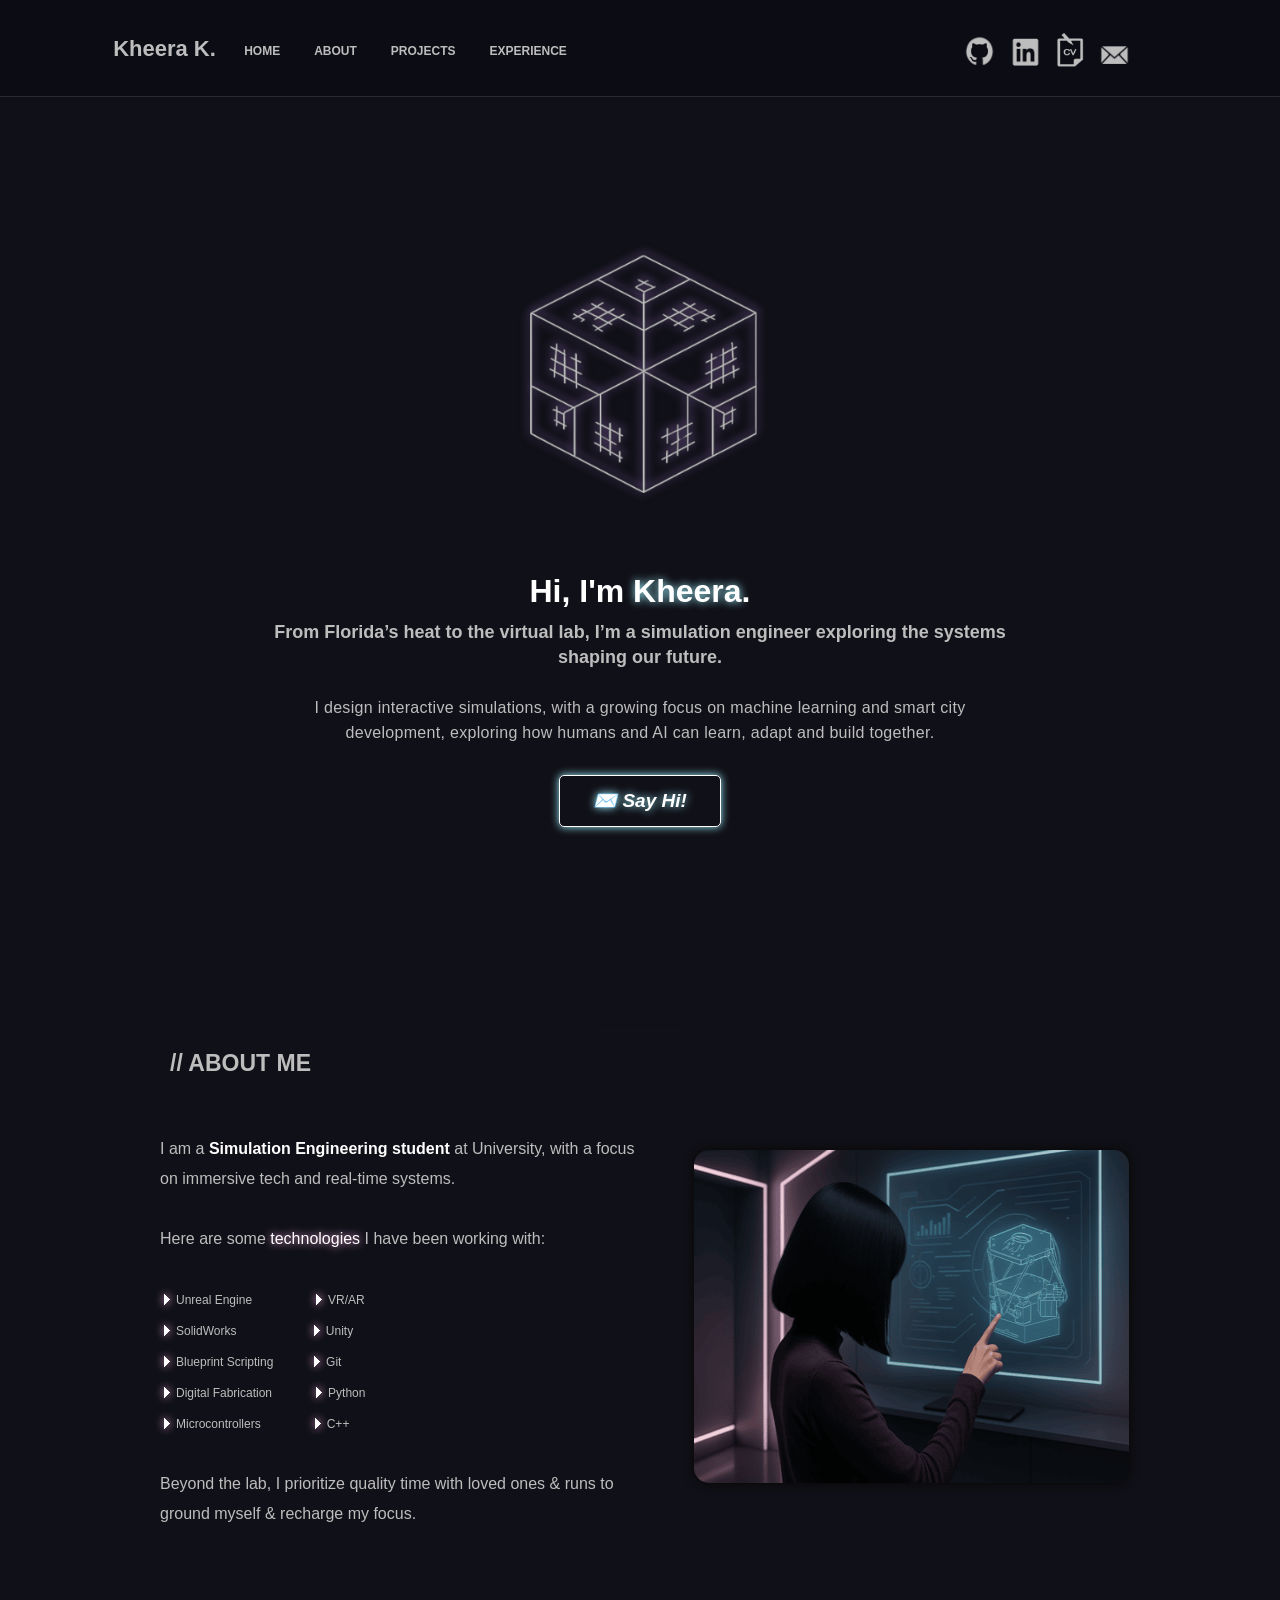
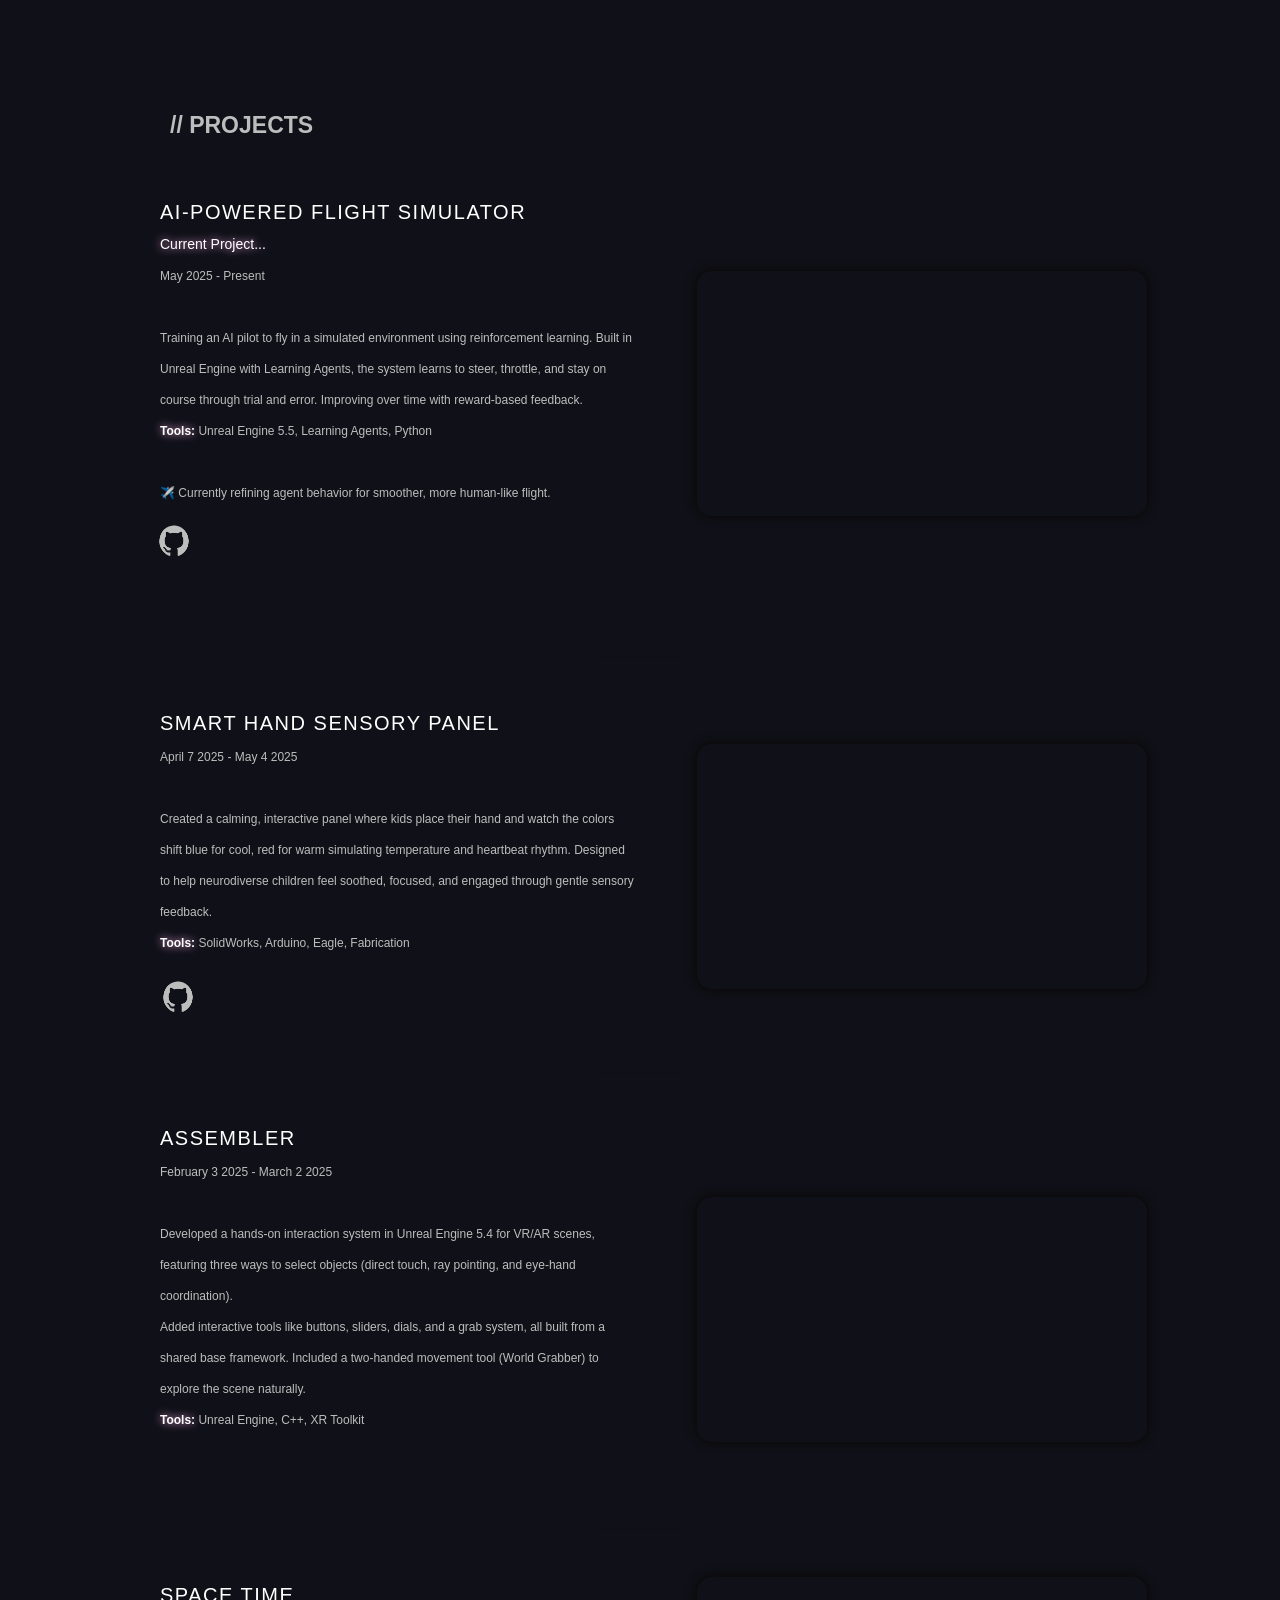
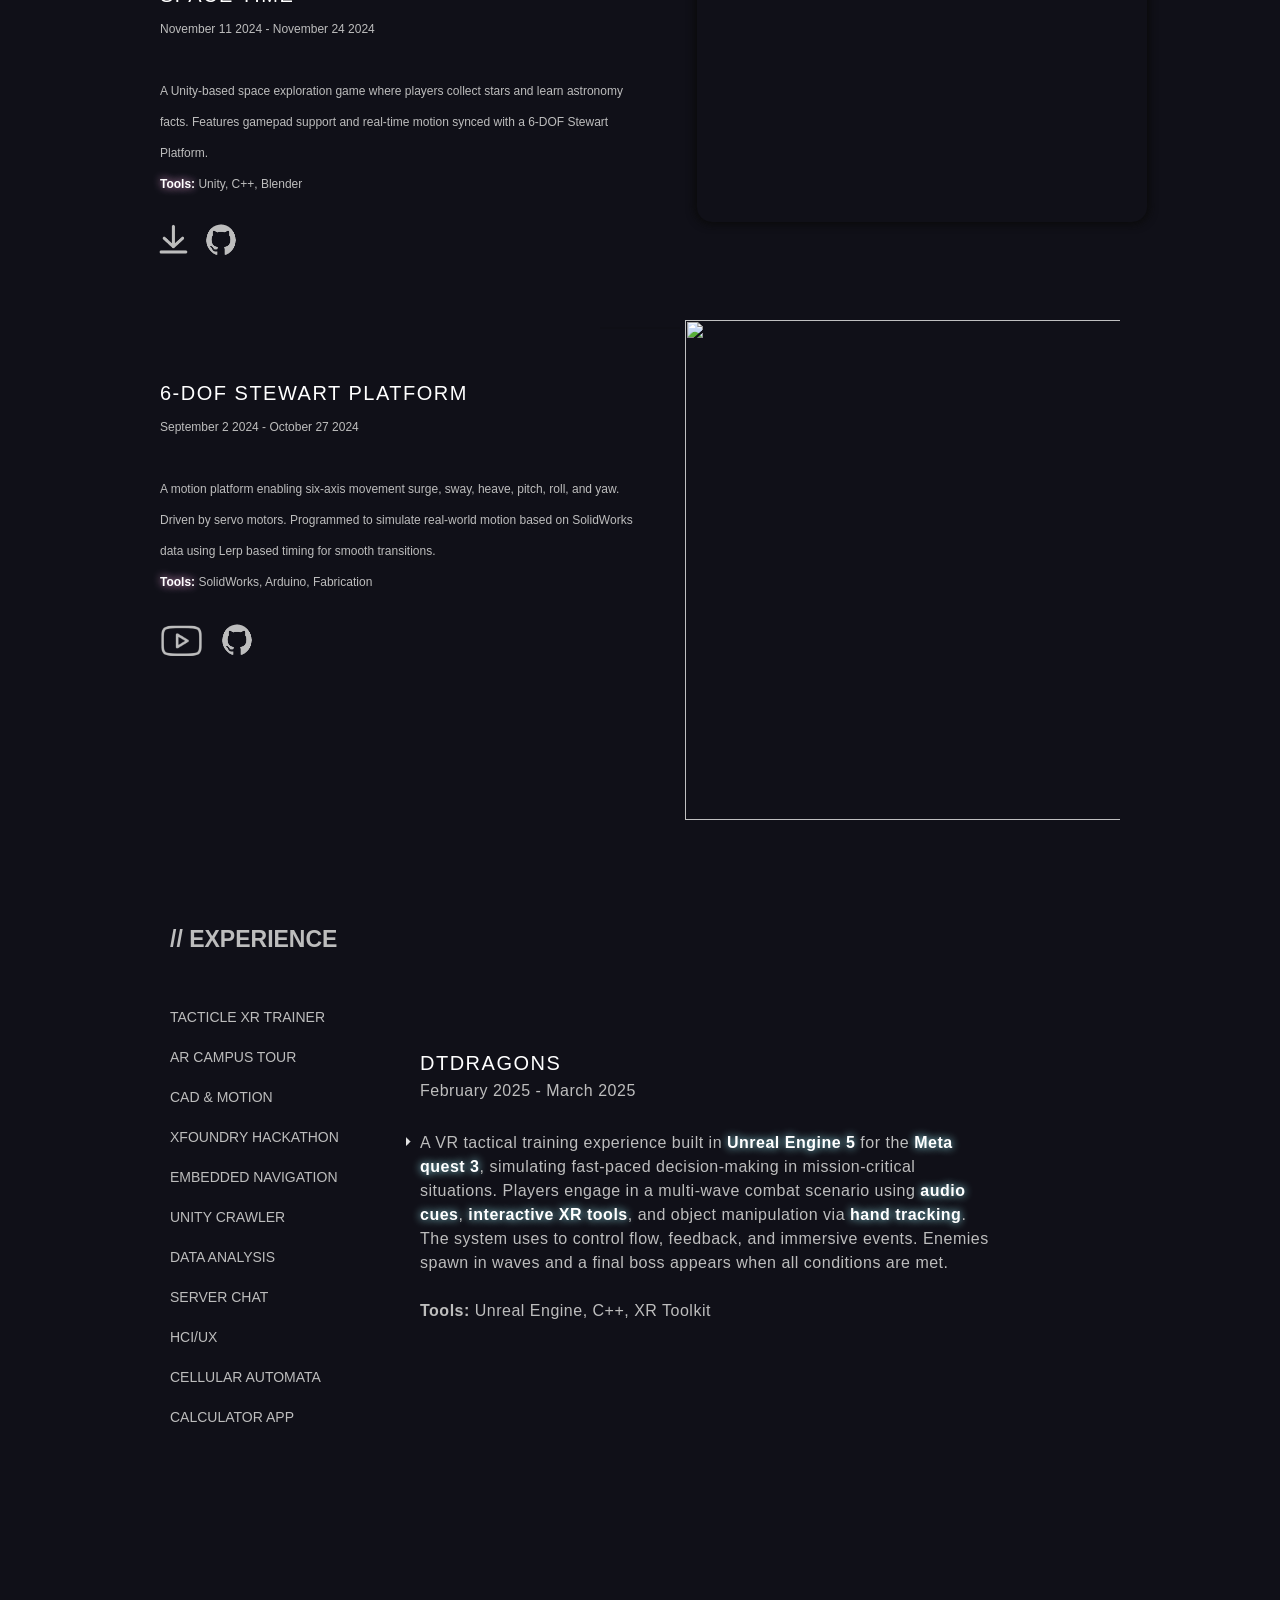
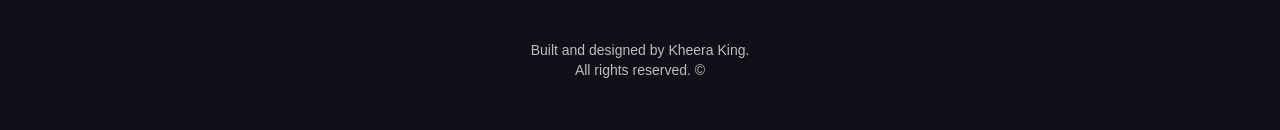
==== site/index.html @ 5f97894c "Site added" ====
<!DOCTYPE html><!-- Last Published: Thu Jul 16 2026 19:18:08 GMT+0000 (Coordinated Universal Time) --><html data-wf-domain="betakheera-df0dbcd45e291f2561d6c95f3a17.webflow.io" data-wf-page="6876b89a7b562facfedc7a2b" data-wf-site="6876b89a7b562facfedc7a2f">
<!-- Mirrored from betakheera-df0dbcd45e291f2561d6c95f3a17.webflow.io/ by HTTrack Website Copier/3.x [XR&CO'2014], Thu, 16 Jul 2026 19:48:47 GMT -->
<!-- Added by HTTrack --><meta http-equiv="content-type" content="text/html;charset=utf-8" /><!-- /Added by HTTrack -->
<head><meta charset="utf-8"/><link href="../cdn.prod.website-files.com/index.html" rel="preconnect"/><title>Kheera. k | Tech + Simulation</title><meta content="Simulation engineer focused on machine learning, 3D environments, and interactive systems. Clean, modern, tech-forward portfolio." name="description"/><meta content="Run the sim — my work awaits." property="og:description"/><meta content="Run the sim — my work awaits." name="twitter:description"/><meta content="width=device-width, initial-scale=1" name="viewport"/><link href="../cdn.prod.website-files.com/6876b89a7b562facfedc7a2f/css/betakheera-df0dbcd45e291f2561d6c95f3a17.webflow.shared.7f6252e9b.css" rel="stylesheet" type="text/css"/><link href="https://fonts.googleapis.com/" rel="preconnect"/><link href="https://fonts.gstatic.com/" rel="preconnect"/><script src="https://ajax.googleapis.com/ajax/libs/webfont/1.6.26/webfont.js" type="text/javascript"></script><script type="text/javascript">WebFont.load({  google: {    families: ["Vollkorn:400,400italic,700,700italic","Montserrat:100,100italic,200,200italic,300,300italic,400,400italic,500,500italic,600,600italic,700,700italic,800,800italic,900,900italic","Droid Sans:400,700","Oswald:200,300,400,500,600,700"]  }});</script><script type="text/javascript">!function(o,c){var n=c.documentElement,t=" w-mod-";n.className+=t+"js",("ontouchstart"in o||o.DocumentTouch&&c instanceof DocumentTouch)&&(n.className+=t+"touch")}(window,document);</script><link href="../cdn.prod.website-files.com/6876b89a7b562facfedc7a2f/6876b89a7b562facfedc7a99_Logo%20Transparent%2032x32.png" rel="shortcut icon" type="image/x-icon"/><link href="../cdn.prod.website-files.com/6876b89a7b562facfedc7a2f/6876b89a7b562facfedc7a97_Logo%20256x256.png" rel="apple-touch-icon"/><style>

/* preventing horizontal & vertical scrolling */
  html, body {
    overscroll-behavior: none;
  }
  
</style>



</head><body class="body"><div data-animation="default" data-collapse="medium" data-duration="400" data-easing="ease" data-easing2="ease" role="banner" class="ipad-nav-link-bar w-nav"><div class="w-layout-blockcontainer container-6 w-container"><div class="div-block-4"><div class="kheera-name"><strong class="bold-text">Kheera K.</strong></div></div><div class="socials"><a href="https://github.com/HerKheeraKing" target="_blank" class="ipad-git w-inline-block"></a><a href="../cdn.prod.website-files.com/684fe3baf64d17aeee1a6ae1/685f6702629349aa79d9f0cb_50399cffa4cfac55c6234818c1914251_Resume.pdf" target="_blank" class="ipad-cv w-inline-block"></a><a href="https://www.linkedin.com/in/kheera-king-105b05129" target="_blank" class="ipad-linkedin w-inline-block"></a><a href="mailto:contactkheera@gmail.com" class="ipad-email w-inline-block"></a></div></div></div><div data-collapse="medium" data-animation="default" data-duration="400" id="Home-section" data-easing="ease" data-easing2="ease" role="banner" class="link-bar desktop w-nav"><div class="container-5 w-container"><nav role="navigation" class="nav-menu w-nav-menu"><a href="https://www.linkedin.com/in/kheeraking" target="_blank" class="linked-in w-inline-block"></a><a href="https://github.com/HerKheeraKing" target="_blank" class="git w-inline-block"></a><a href="../cdn.prod.website-files.com/684fe3baf64d17aeee1a6ae1/685f6702629349aa79d9f0cb_50399cffa4cfac55c6234818c1914251_Resume.pdf" target="_blank" class="cv w-inline-block"></a><a href="mailto:contactkheera@gmail.com" class="email w-inline-block"></a></nav><nav role="navigation" class="nav-menu-2 w-clearfix w-nav-menu"><a href="#Experience-section" class="github w-nav-link"><strong>Experience</strong></a><a href="#Project-section" class="github w-nav-link"><strong>projects</strong></a><a href="#About-section" class="github w-nav-link"><strong>About</strong></a><a href="#Hi-section" class="github w-nav-link"><strong>Home</strong></a><div class="text-block-3"><strong class="bold-text">Kheera K.</strong></div></nav></div></div><div id="Hi-section" class="hi"><img src="../cdn.prod.website-files.com/6876b89a7b562facfedc7a2f/6876b89a7b562facfedc7a9e_Glowing%20cube-Photoroom.png" loading="lazy" width="400" height="300" alt="" class="image"/><h1 class="heading-3">Hi, I&#x27;m <span class="powder-yellow">Kheera</span>.</h1><div class="w-container"><p class="about-text"><strong>From Florida’s heat to the virtual lab, I’m a simulation engineer exploring the systems shaping our future.<br/>‍<br/></strong><span class="text-span-2"><strong>‍</strong>I design interactive simulations, with a growing focus on machine learning and smart city development, exploring how humans and AI can learn, adapt and build together.</span></p></div><a href="mailto:contactkheera@gmail.com" data-w-id="17795421-47ca-88e0-e177-bde9acc43769" class="button baby-yellow"><span class="powder-yellow"><strong class="bold-text-2">✉️ </strong></span><span class="baby-yellow"><strong class="bold-text-2 baby-yellow">Say Hi!</strong></span></a></div><div id="About-section" class="about-me"><div class="w-layout-blockcontainer container-7 w-container"><img src="../cdn.prod.website-files.com/6876b89a7b562facfedc7a2f/6876b89a7b562facfedc7a8b_Line%20Divider-Photoroom.png" loading="lazy" width="600" height="20" alt="" class="image-4"/><h2 class="heading-2-tablet"><strong>// About Me</strong></h2></div><div class="w-container"><div class="divider grey"></div><div class="w-row"><div class="column-2 w-col w-col-6"><p class="paragraph-tablet">I am a <span class="sim-student-text"><strong class="sim-student-text">Simulation Engineering student</strong></span> at University, with a focus on immersive tech and real-time systems. <br/><br/>Here are some <span class="pink-glow">technologies</span> I have been working with:<br/>‍<br/><span class="pink-glow arrow">⏵</span><span class="skill-set-text">Unreal Engine                  </span><span class="pink-glow arrow"> ⏵</span><span class="skill-set-text">VR/AR<br/></span><span class="pink-glow arrow">⏵</span><span class="skill-set-text">SolidWorks                      </span><span class="pink-glow arrow">⏵</span><span class="skill-set-text">Unity<br/></span><span class="pink-glow arrow">⏵</span><span class="skill-set-text">Blueprint Scripting           </span><span class="pink-glow arrow">⏵</span><span class="skill-set-text">Git<br/></span><span class="pink-glow arrow">⏵</span><span class="skill-set-text">Digital Fabrication            </span><span class="pink-glow arrow">⏵</span><span class="skill-set-text">Python<br/></span><span class="pink-glow arrow">⏵</span><span class="skill-set-text">Microcontrollers               </span><span class="pink-glow arrow">⏵</span><span class="skill-set-text">C++</span><br/><br/>Beyond the lab, I prioritize quality time with loved ones &amp; runs to ground myself &amp; recharge my focus.<br/><br/></p></div><div class="column w-col w-col-6"><img src="../cdn.prod.website-files.com/6876b89a7b562facfedc7a2f/6876b89a7b562facfedc7a9c_Take%204%206DOF%20-%20Lighter%20Portfolio%20Size.png" loading="lazy" width="750" height="333" alt="" class="headshot-tablet"/></div></div></div></div><div id="Project-section" class="projects"><div class="w-layout-blockcontainer projects-header w-container"><img src="../cdn.prod.website-files.com/6876b89a7b562facfedc7a2f/6876b89a7b562facfedc7a8b_Line%20Divider-Photoroom.png" loading="lazy" width="600" height="20" alt="" class="project-header-line"/><h2 class="heading-2-tablet"><strong>// projects</strong></h2></div><div class="container-9 w-container"><div class="divider grey"></div><div class="columns-3 w-row"><div class="column-2 w-col w-col-6"><p class="paragraph-tabletttt"><span class="text-span-3">AI-POWERED FLIGHT SIMULATOR</span> <br/><span class="currentproject">Current Project...</span><span class="skill-set-text"><br/>May 2025 - Present<br/>‍<br/>Training an AI pilot to fly in a simulated environment using reinforcement learning. Built in Unreal Engine with Learning Agents, the system learns to steer, throttle, and stay on course through trial and error. Improving over time with reward-based feedback.<br/>‍</span><span class="pink-glow"><strong class="bold-text-58">Tools:</strong></span><span class="skill-set-text"> Unreal Engine 5.5, Learning Agents, Python<br/>‍<br/>✈️ Currently refining agent behavior for smoother, more human-like flight.<br/>‍<br/></span><br/></p><a href="https://github.com/HerKheeraKing/AI-Plane.git" target="_blank" class="link-block-tabletttt w-inline-block"></a></div><div class="column w-col w-col-6"><div style="padding-top:56.17021276595745%" class="flight-sim-video w-video w-embed"><iframe class="embedly-embed" src="http://cdn.embedly.com/widgets/media.html?src=https%3A%2F%2Fwww.youtube.com%2Fembed%2Fqmg-ru8VKl8%3Ffeature%3Doembed&amp;display_name=YouTube&amp;url=https%3A%2F%2Fwww.youtube.com%2Fwatch%3Fv%3Dqmg-ru8VKl8&amp;image=https%3A%2F%2Fi.ytimg.com%2Fvi%2Fqmg-ru8VKl8%2Fhqdefault.jpg&amp;type=text%2Fhtml&amp;schema=youtube" width="940" height="528" scrolling="no" allowfullscreen title="Flight Simulator"></iframe></div></div></div></div><div class="smart-hand-container w-container"><div class="divider grey"></div><div class="columns-3 w-row"><div class="column-2 w-col w-col-6"><p class="paragraph-tabletttt"><span class="text-span-3">SMART HAND SENSORY PANEL</span><span class="skill-set-text"><br/>April 7 2025 - May 4 2025<br/>‍<br/>Created a calming, interactive panel where kids place their hand and watch the colors shift blue for cool, red for warm simulating temperature and heartbeat rhythm. Designed to help neurodiverse children feel soothed, focused, and engaged through gentle sensory feedback.<br/>‍<strong class="pink-glow">Tools:</strong> SolidWorks, Arduino, Eagle, Fabrication<br/>‍<br/></span><br/></p><a href="https://github.com/HerKheeraKing/Engraved-Light-Up-Sensory-Hand.git" target="_blank" class="link-block-tablett w-inline-block"></a></div><div class="column w-col w-col-6"><div style="padding-top:56.17021276595745%" class="hand-panel-video w-video w-embed"><iframe class="embedly-embed" src="http://cdn.embedly.com/widgets/media.html?src=https%3A%2F%2Fwww.youtube.com%2Fembed%2FFSbrggJOpD4%3Ffeature%3Doembed&amp;display_name=YouTube&amp;url=https%3A%2F%2Fwww.youtube.com%2Fwatch%3Fv%3DFSbrggJOpD4&amp;image=https%3A%2F%2Fi.ytimg.com%2Fvi%2FFSbrggJOpD4%2Fhqdefault.jpg&amp;type=text%2Fhtml&amp;schema=youtube" width="940" height="528" scrolling="no" allowfullscreen title="Hand Panel"></iframe></div></div></div></div><div class="assembler-container w-container"><div class="divider grey"></div><div class="columns-3 w-row"><div class="column-2 w-col w-col-6"><p class="paragraph-tabletttt"><span class="text-span-3">ASSEMBLER</span> <span class="skill-set-text"><br/>February 3 2025 - March 2 2025<br/>‍<br/>Developed a hands-on interaction system in Unreal Engine 5.4 for VR/AR scenes, featuring three ways to select objects (direct touch, ray pointing, and eye-hand coordination). <br/>Added interactive tools like buttons, sliders, dials, and a grab system, all built from a shared base framework. Included a two-handed movement tool (World Grabber) to explore the scene naturally.<br/>‍<strong class="pink-glow">Tools:</strong> Unreal Engine, C++, XR Toolkit<br/>‍<br/></span><br/></p></div><div class="column w-col w-col-6"><div style="padding-top:56.17021276595745%" class="assembler-video w-video w-embed"><iframe class="embedly-embed" src="http://cdn.embedly.com/widgets/media.html?src=https%3A%2F%2Fwww.youtube.com%2Fembed%2FYDeu9u2YT2Y%3Ffeature%3Doembed&amp;display_name=YouTube&amp;url=https%3A%2F%2Fwww.youtube.com%2Fwatch%3Fv%3DYDeu9u2YT2Y&amp;image=https%3A%2F%2Fi.ytimg.com%2Fvi%2FYDeu9u2YT2Y%2Fhqdefault.jpg&amp;type=text%2Fhtml&amp;schema=youtube" width="940" height="528" scrolling="no" allowfullscreen title="Assembler"></iframe></div></div></div></div><div class="space-time-container w-container"><div class="divider grey"></div><div class="columns-3 w-row"><div class="column-2 w-col w-col-6"><p class="paragraph-tabletttt"><span class="text-span-3">SPACE TIME</span> <span class="skill-set-text"><br/>November 11 2024 - November 24 2024<br/>‍<br/>A Unity-based space exploration game where players collect stars and learn astronomy facts. Features gamepad support and real-time motion synced with a 6-DOF Stewart Platform.<br/>‍<strong class="pink-glow">Tools:</strong> Unity, C++, Blender<br/>‍<br/></span><br/></p><a href="https://github.com/HerKheeraKing/Space-Time-/releases/latest" target="_blank" class="download-space-game w-inline-block"></a><a href="https://github.com/HerKheeraKing/Space-Time-.git" target="_blank" class="space-time-git w-inline-block"></a></div><div class="column w-col w-col-6"><div style="padding-top:56.17021276595745%" class="spacetime-video w-video w-embed"><iframe class="embedly-embed" src="http://cdn.embedly.com/widgets/media.html?src=https%3A%2F%2Fwww.youtube.com%2Fembed%2FK1shBXyqHT4%3Ffeature%3Doembed&amp;display_name=YouTube&amp;url=https%3A%2F%2Fwww.youtube.com%2Fwatch%3Fv%3DK1shBXyqHT4&amp;image=https%3A%2F%2Fi.ytimg.com%2Fvi%2FK1shBXyqHT4%2Fhqdefault.jpg&amp;type=text%2Fhtml&amp;schema=youtube" width="940" height="528" scrolling="no" allowfullscreen title="Space Time Game Play in Unity"></iframe></div></div></div></div><div class="testing-video w-container"><div class="divider grey"></div><div class="columns-3 w-row"><div class="column-2 w-col w-col-6"><p class="paragraph-tabletttt"><span class="text-span-3">SPACE TIME</span> <span class="skill-set-text"><br/>November 11 2024 - November 24 2024<br/>‍<br/>A Unity-based space exploration game where players collect stars and learn astronomy facts. Features gamepad support and real-time motion synced with a 6-DOF Stewart Platform.<br/>‍<strong class="pink-glow">Tools:</strong> Unity, C++, Blender<br/>‍<br/></span><br/></p><a href="https://github.com/HerKheeraKing/Space-Time-/releases/latest" target="_blank" class="download-space-game w-inline-block"></a><a href="https://github.com/HerKheeraKing/Space-Time-.git" target="_blank" class="space-time-git w-inline-block"></a></div><div class="column w-col w-col-6"><div class="div-block-7"><div style="padding-top:56.17021276595745%" class="testing-video-box w-video w-embed"><iframe class="embedly-embed" src="http://cdn.embedly.com/widgets/media.html?src=https%3A%2F%2Fwww.youtube.com%2Fembed%2FK1shBXyqHT4%3Ffeature%3Doembed&amp;display_name=YouTube&amp;url=https%3A%2F%2Fwww.youtube.com%2Fwatch%3Fv%3DK1shBXyqHT4&amp;image=https%3A%2F%2Fi.ytimg.com%2Fvi%2FK1shBXyqHT4%2Fhqdefault.jpg&amp;type=text%2Fhtml&amp;schema=youtube" width="940" height="528" scrolling="no" allowfullscreen title="Space Time Game Play in Unity"></iframe></div></div></div></div></div><div class="_6dof-container w-container"><div class="divider grey"></div><div class="columns-3 w-row"><div class="column-2 w-col w-col-6"><p class="paragraph-tabletttt"><span class="text-span-3">6-DOF STEWART PLATFORM</span> <span class="skill-set-text"><br/>September 2 2024 - October 27 2024<br/>‍<br/>A motion platform enabling six-axis movement surge, sway, heave, pitch, roll, and yaw. Driven by servo motors. Programmed to simulate real-world motion based on SolidWorks data using Lerp based timing for smooth transitions.<br/><strong class="pink-glow">Tools:</strong> SolidWorks, Arduino, Fabrication<br/>‍<br/></span><br/></p><a href="https://youtu.be/Fm8VqOVstzQ" target="_blank" class="play-motion-platform w-inline-block"></a><a href="https://github.com/HerKheeraKing/6-DOF.git" target="_blank" class="link-block-tablet w-inline-block"></a></div><div class="column w-col w-col-6"><img src="../cdn.prod.website-files.com/6876b89a7b562facfedc7a2f/6876b89a7b562facfedc7a92_SP-Body-Transparent-Photoroom.png" loading="lazy" width="600" height="500" alt="" srcset="https://cdn.prod.website-files.com/6876b89a7b562facfedc7a2f/6876b89a7b562facfedc7a92_SP-Body-Transparent-Photoroom-p-500.png 500w, https://cdn.prod.website-files.com/6876b89a7b562facfedc7a2f/6876b89a7b562facfedc7a92_SP-Body-Transparent-Photoroom.png 520w" sizes="(max-width: 767px) 96vw, (max-width: 991px) 46vw, 460.0000305175781px" class="stewart-platform-tablet"/></div></div></div></div><section id="Experience-section" class="experience"><div class="w-layout-blockcontainer container-8 w-container"><div class="w-layout-blockcontainer experience-header w-container"><img src="../cdn.prod.website-files.com/6876b89a7b562facfedc7a2f/6876b89a7b562facfedc7a8b_Line%20Divider-Photoroom.png" loading="lazy" width="700" height="20" alt="" class="experience-divider"/><img src="../cdn.prod.website-files.com/6876b89a7b562facfedc7a2f/6876b89a7b562facfedc7a8b_Line%20Divider-Photoroom.png" loading="lazy" width="600" height="20" alt="" class="experience-header-line"/><h2 class="heading-2-tablet"><strong>// experience</strong></h2><div class="columns w-row"><div class="left-column w-col w-col-6"><div class="experience-name"><div data-w-id="0b6d7cf9-c694-5a7b-f776-3f43d6b195ea" class="tactical-xr-trainer"><a href="#" class="xr-trainer-text-glow">TACTICLE XR TRAINER</a><a href="#" class="xr-trainer-text glowtext">TACTICLE XR TRAINER</a></div><div data-w-id="8935bf05-94e3-a924-c014-07590ce55071" class="vr-ar-campus-tour"><a href="#" class="vr-ar-tour-text-glow">AR CAMPUS TOUR<br/>‍</a><a href="#" class="vr-ar-tour-text">AR CAMPUS TOUR<br/>‍</a></div><div data-w-id="13141fb7-835b-75b2-f24a-a5bc5eb71b01" class="cad-motion-simulation"><a href="#" class="cad-motion-text">CAD &amp; MOTION<br/>‍</a></div><div data-w-id="7156d4c5-a6a5-0a9b-d6ce-d0b64838a78a" class="xfoundry-hackathon"><a href="#" class="xfoundry-text">XFOUNDRY HACKATHON<br/>‍</a></div><div data-w-id="471589d7-1c9a-f64d-7e90-1c46b3727883" class="embedded-navigation-system"><a href="#" class="embedded-nav-text">EMBEDDED NAVIGATION<br/>‍</a></div><div data-w-id="0b2ea20f-2138-4101-aec7-fbd302c3d4fe" class="unity-dungeon-crawler"><a href="#" class="unity-dungeon-text">UNITY CRAWLER<br/>‍</a></div><div data-w-id="a77a7af9-dc1e-622b-4608-5a418dfbac52" class="data-visualization-analysis"><a href="#" class="data-vis-text">DATA ANALYSIS<br/>‍</a></div><div data-w-id="2a434128-d47e-8054-dad4-d5612187f315" class="server-chat"><a href="#" class="server-chat-text">SERVER CHAT<br/>‍</a></div><div data-w-id="f1e2aff5-9095-fc14-f47c-5f60935e6d22" class="hci-ux"><a href="#" class="hci-ux-text">HCI/UX<br/>‍</a></div><div data-w-id="5e177e2b-912b-e346-fe10-c37f2c4bf55c" class="cellular-automata"><a href="#" class="cellular-text">CELLULAR AUTOMATA<br/>‍</a></div><div data-w-id="c7ddd66d-a163-cd2b-81ee-5ba612bfccc9" class="calculator-app"><a href="#" class="calculator-text">CALCULATOR APP<br/>‍</a></div></div></div><div class="right-column w-col w-col-6"><div class="experience-details"><div id="AR-Tour" class="ar-tour-div"><div class="indent-arrow"><div class="arrow"><span class="skill-set-text">⏵</span></div></div><div class="title">FORTUNA</div><div class="date">April 2025</div><div class="details"><span class="skill-details">A <strong class="highlight-glow-text">VR/AR</strong> interactive experience built in <strong class="highlight-glow-text">Unreal Engine 5</strong> for <strong class="highlight-glow-text">Meta Quest 3</strong>, transforming a standard campus tour into an immersive, guided adventure. Users walk through school hallways and trigger room-based portals that reveal custom 3D learning scenes. A friendly animated virtual guide follows the player, offering directional help and audio narration. The system uses <strong class="highlight-glow-text">Blueprint scripting</strong>, level sequences, and component-based logic.<br/>‍<br/>‍<strong>Tools:</strong> Unreal Engine 5, Meta Quest 3, Blueprints, AR/VR</span></div></div><div id="CAD" class="cad-div"><div class="indent-arrow"><div class="arrow"><span class="skill-set-text">⏵</span></div></div><div class="title">GENEVA DRIVE</div><div class="date">September 2024</div><div class="details"><span class="skill-details">Replicated a physical Geneva Drive using <strong class="highlight-glow-text">SolidWorks</strong> by taking precise measurements with calipers and modeling each part parametrically. The mechanical assembly was designed to accurately simulate the drive’s rotational stepping behavior. A <strong class="highlight-glow-text">motion study</strong> was created to animate the system, showcasing its function through two 32-second renders—one top down and one with dynamic camera angles. The project demonstrated precision modeling, mechanical design, and keyed animation using SolidWorks.<br/>‍<br/>‍<strong>Tools:</strong> SolidWorks, Calipers, SolidWorks Motion Study, SolidWorks Camera </span></div></div><div id="Hackathon" class="xfoundry-div"><div class="indent-arrow"><div class="arrow"><span class="skill-set-text">⏵</span></div></div><div class="title">AI RESILIENCE CONCEPT</div><div class="date">April 25 2025 - April 27 2025</div><div class="details"><span class="skill-details">This project was part of the <strong class="highlight-glow-text">XFoundry Horizons Hackathon</strong>, where our team placed <strong class="highlight-glow-text">3rd in Round 1</strong> by proposing an AI-powered storm detection and response system for off-grid environments. We focused on concept development, outlining how simulation could support emergency planning through predictive modeling. I contributed to the <strong class="highlight-glow-text">technical planning</strong>, user scenarios, research, and team pitch materials. Key tools included <strong class="highlight-glow-text">Google Workspace</strong>, <strong class="highlight-glow-text">video editing tools</strong>, and collaborative platforms.<br/>‍<br/>‍</span></div></div><div id="Geocache" class="embedded-div"><div class="indent-arrow"><div class="arrow"><span class="skill-set-text">⏵</span></div></div><div class="title">GEO CACHE</div><div class="date">August 2024 - September 2024</div><div class="details"><span class="skill-details">This project recreated a real-world geocaching experience using <strong class="highlight-glow-text">Arduino</strong> and <strong class="highlight-glow-text">Adafruit Feather</strong> components. I built a handheld navigation device that parses live GPS data, displays direction and distance to preset waypoints on an <strong class="highlight-glow-text">OLED screen</strong>, and logs coordinates to an <strong class="highlight-glow-text">SD card</strong> in real time. The system used button-based target selection and calculated bearing and distance using trigonometric math.<br/>‍<br/>‍<strong>Tools:</strong> Arduino C, Adafruit GPS, FeatherWing OLED, Arduino SD Library</span></div></div><div id="Gritty" class="unity-div"><div class="indent-arrow"><div class="arrow"><span class="skill-set-text">⏵</span></div></div><div class="title">THE GRITTY</div><div class="date">June 2024 - July 2024</div><div class="details"><span class="skill-details">A dungeon crawler RPG developed in <strong class="highlight-glow-text">Unity</strong> using <strong class="highlight-glow-text">C#</strong>, featuring class-based combat with Mage, Warrior, and Archer roles. Players navigate trap-filled levels and battle enemies like spider bosses and black knights. Key tools and technologies include <strong class="highlight-glow-text">Unity’s Character Controller</strong>, <strong class="highlight-glow-text">NavMesh AI</strong>, <strong class="highlight-glow-text">Animator Controller</strong>, <strong class="highlight-glow-text">ScriptableObjects</strong>, and <strong class="highlight-glow-text">ShaderLab</strong> for visual effects. The game was built collaboratively with version control managed through <strong class="highlight-glow-text">GitHub</strong>.<br/>‍<br/>‍<strong>Tools:</strong> Unity, C#, Git</span></div></div><div id="Data-vis" class="data-div"><div class="indent-arrow"><div class="arrow"><span class="skill-set-text">⏵</span></div></div><div class="title">DATA VISUALIZATION</div><div class="date">January 2025</div><div class="details"><span class="skill-details">One project analyzed how <strong class="highlight-glow-text">socioeconomic status impacts obesity</strong> using <strong class="highlight-glow-text">Python</strong>, <strong class="highlight-glow-text">Pandas</strong>, and <strong class="highlight-glow-text">Seaborn</strong>. It found strong correlations between higher obesity rates and lower income, education levels, and regional disparities, with clear visual trends by age and gender.<br/><br/>The second project compared <strong class="highlight-glow-text">employment and salary outcomes by college major</strong>, showing that engineering consistently led in earnings despite not having the highest employment rate. Both projects focused on data cleaning, analysis, and clear visual storytelling.<br/>‍<br/>‍<strong>Tools:</strong> Python</span></div></div><div id="server-chat" class="server-div"><div class="indent-arrow"><div class="arrow"><span class="skill-set-text">⏵</span></div></div><div class="title">COMPUTER NETWORKS</div><div class="date">September 2024</div><div class="details"><span class="skill-details">A <strong class="highlight-glow-text">C++</strong> command-line chat server that supports up to four users communicating in real time through commands like @register, @send, and @getlist. It uses a <strong class="highlight-glow-text">client-server architecture</strong> built with <strong class="highlight-glow-text">socket programming</strong>, handling user sessions, messaging, and log tracking. Key features include <strong class="highlight-glow-text">command parsing</strong>, <strong class="highlight-glow-text">file I/O</strong>, and <strong class="highlight-glow-text">concurrent connection handling</strong> using select().<br/>‍<br/>‍<strong>Tools:</strong> C++, Git, Wireshark</span></div></div><div id="HCI" class="hci-div"><div class="indent-arrow"><div class="arrow"><span class="skill-set-text">⏵</span></div></div><div class="title">APPLIED HUMAN COMPUTER INTERACTION</div><div class="date">May 2024</div><div class="details"><span class="skill-details">This project focused on creating an inclusive digital experience for neurodivergent users using principles from <strong class="highlight-glow-text">Human-Computer Interaction (HCI)</strong> and <strong class="highlight-glow-text">UX design</strong>. It involved developing <strong class="highlight-glow-text">user personas</strong>, a comprehensive <strong class="highlight-glow-text">style guide</strong>, and detailed <strong class="highlight-glow-text">experience maps</strong> to support accessibility and emotional clarity. The interface was prototyped in <strong class="highlight-glow-text">Figma</strong>, showcasing step-by-step interactions and interface behaviors.<br/>‍<br/>‍<strong>Tools:</strong> Figma, UX</span></div></div><div id="game-of-life" class="cellular-div"><div class="indent-arrow"><div class="arrow"><span class="skill-set-text">⏵</span></div></div><div class="title">GAME OF LIFE</div><div class="date">November 2023 - December 2023</div><div class="details"><span class="skill-details">A <strong class="highlight-glow-text">C++ simulation</strong> of Conway’s Game of Life, a cellular automaton where cells evolve based on simple survival, death, and birth rules. It uses a <strong class="highlight-glow-text">2D array</strong> to represent cell states and applies logic to compute each new generation through neighbor counting. The simulation includes optional <strong class="highlight-glow-text">edge-wrapping</strong> and randomized universe initialization for varied starting conditions.<br/>‍<br/>‍<strong>Tools:</strong> C++</span></div></div><div id="calc" class="calculator-div"><div class="indent-arrow"><div class="arrow"><span class="skill-set-text">⏵</span></div></div><div class="title">CALC-LOGIC</div><div class="date">May 2024 - June 2024</div><div class="details"><span class="skill-details">A desktop <strong class="highlight-glow-text">calculator application</strong> built with <strong class="highlight-glow-text">C++</strong> and <strong class="highlight-glow-text">wxWidgets</strong>, focusing on UI design and event-driven programming. It features a full numeric and operator interface, built using a structured <strong class="highlight-glow-text">event table</strong> system to handle user input without using bind. The app parses and evaluates both binary and unary operations, with built-in <strong class="highlight-glow-text">exception handling</strong> to manage invalid expressions.<br/>‍<br/>‍<strong>Tools:</strong> wxWidgets, C++, Git</span></div></div><div id="tacticle-AR" class="tacticle-div"><div class="indent-arrow"><div class="arrow"><span class="skill-set-text">⏵</span></div></div><div class="title">DTDRAGONS</div><div class="date">February 2025 - March 2025</div><div class="details"><span class="skill-details">A VR tactical training experience built in <strong class="highlight-glow-text">Unreal Engine 5</strong> for the <strong class="highlight-glow-text">Meta quest 3</strong>, simulating fast-paced decision-making in mission-critical situations. Players engage in a multi-wave combat scenario using <strong class="highlight-glow-text">audio cues</strong>, <strong class="highlight-glow-text">interactive XR tools</strong>, and object manipulation via <strong class="highlight-glow-text">hand tracking</strong>. The system uses to control flow, feedback, and immersive events. Enemies spawn in waves and a final boss appears when all conditions are met.<br/>‍<br/>‍<strong>Tools:</strong> Unreal Engine, C++, XR Toolkit</span></div></div></div></div></div></div></div></section><section class="footer"><div class="w-layout-blockcontainer w-container"><div class="text-block">Built and designed by Kheera King.<br/>All rights reserved. ©</div></div></section><script src="../d3e54v103j8qbb.cloudfront.net/js/jquery-3.5.1.min.dc5e7f18c8f5cf.js?site=6876b89a7b562facfedc7a2f" type="text/javascript"></script><script src="../cdn.prod.website-files.com/6876b89a7b562facfedc7a2f/js/webflow.schunk.36b8fb49256177c8.js" type="text/javascript"></script><script src="../cdn.prod.website-files.com/6876b89a7b562facfedc7a2f/js/webflow.schunk.f383f5e6d5965c7d.js" type="text/javascript"></script><script src="../cdn.prod.website-files.com/6876b89a7b562facfedc7a2f/js/webflow.a9fbc31f.39bbff9f6fd2bae6.js" type="text/javascript"></script><style>


/* preventing horizontal & vertical scrolling */
  html {
    overscroll-behavior: none;

  }
  
  
  .Experience-section {
    margin-top: 50px !important;
}


/* This adds space between arrow and text on small screens */
  @media (max-width: 1220px) {
    .arrow {
      margin-right: 6px;
      }
}
  
  
/* Rounded video edges */
  iframe {
  border-radius: 15px;
  overflow: hidden;
}


/* Experience labels glows when clicked */
.active-glow {
  text-shadow: 0 0 8px #a0f3ff, 0 0 16px #a0f3ff;
}

</style>



<script>
  const items = document.querySelectorAll('.GlowText');
  items.forEach(item => {
    item.addEventListener('click', () => {
      items.forEach(i => i.classList.remove('active-glow'));
      item.classList.add('active-glow');
    });
  });
</script>
</body>
<!-- Mirrored from betakheera-df0dbcd45e291f2561d6c95f3a17.webflow.io/ by HTTrack Website Copier/3.x [XR&CO'2014], Thu, 16 Jul 2026 19:48:51 GMT -->
</html>
---- cdn.prod.website-files.com/6876b89a7b562facfedc7a2f/css/betakheera-df0dbcd45e291f2561d6c95f3a17.webflow.shared.7f6252e9b.css ----
html {
  -webkit-text-size-adjust: 100%;
  -ms-text-size-adjust: 100%;
  font-family: sans-serif;
}

body {
  margin: 0;
}

article, aside, details, figcaption, figure, footer, header, hgroup, main, menu, nav, section, summary {
  display: block;
}

audio, canvas, progress, video {
  vertical-align: baseline;
  display: inline-block;
}

audio:not([controls]) {
  height: 0;
  display: none;
}

[hidden], template {
  display: none;
}

a {
  background-color: #0000;
}

a:active, a:hover {
  outline: 0;
}

abbr[title] {
  border-bottom: 1px dotted;
}

b, strong {
  font-weight: bold;
}

dfn {
  font-style: italic;
}

h1 {
  margin: .67em 0;
  font-size: 2em;
}

mark {
  color: #000;
  background: #ff0;
}

small {
  font-size: 80%;
}

sub, sup {
  vertical-align: baseline;
  font-size: 75%;
  line-height: 0;
  position: relative;
}

sup {
  top: -.5em;
}

sub {
  bottom: -.25em;
}

img {
  border: 0;
}

svg:not(:root) {
  overflow: hidden;
}

hr {
  box-sizing: content-box;
  height: 0;
}

pre {
  overflow: auto;
}

code, kbd, pre, samp {
  font-family: monospace;
  font-size: 1em;
}

button, input, optgroup, select, textarea {
  color: inherit;
  font: inherit;
  margin: 0;
}

button {
  overflow: visible;
}

button, select {
  text-transform: none;
}

button, html input[type="button"], input[type="reset"] {
  -webkit-appearance: button;
  cursor: pointer;
}

button[disabled], html input[disabled] {
  cursor: default;
}

button::-moz-focus-inner, input::-moz-focus-inner {
  border: 0;
  padding: 0;
}

input {
  line-height: normal;
}

input[type="checkbox"], input[type="radio"] {
  box-sizing: border-box;
  padding: 0;
}

input[type="number"]::-webkit-inner-spin-button, input[type="number"]::-webkit-outer-spin-button {
  height: auto;
}

input[type="search"] {
  -webkit-appearance: none;
}

input[type="search"]::-webkit-search-cancel-button, input[type="search"]::-webkit-search-decoration {
  -webkit-appearance: none;
}

legend {
  border: 0;
  padding: 0;
}

textarea {
  overflow: auto;
}

optgroup {
  font-weight: bold;
}

table {
  border-collapse: collapse;
  border-spacing: 0;
}

td, th {
  padding: 0;
}

@font-face {
  font-family: webflow-icons;
  src: url("[data-uri]") format("truetype");
  font-weight: normal;
  font-style: normal;
}

[class^="w-icon-"], [class*=" w-icon-"] {
  speak: none;
  font-variant: normal;
  text-transform: none;
  -webkit-font-smoothing: antialiased;
  -moz-osx-font-smoothing: grayscale;
  font-style: normal;
  font-weight: normal;
  line-height: 1;
  font-family: webflow-icons !important;
}

.w-icon-slider-right:before {
  content: "";
}

.w-icon-slider-left:before {
  content: "";
}

.w-icon-nav-menu:before {
  content: "";
}

.w-icon-arrow-down:before, .w-icon-dropdown-toggle:before {
  content: "";
}

.w-icon-file-upload-remove:before {
  content: "";
}

.w-icon-file-upload-icon:before {
  content: "";
}

* {
  box-sizing: border-box;
}

html {
  height: 100%;
}

body {
  color: #333;
  background-color: #fff;
  min-height: 100%;
  margin: 0;
  font-family: Arial, sans-serif;
  font-size: 14px;
  line-height: 20px;
}

img {
  vertical-align: middle;
  max-width: 100%;
  display: inline-block;
}

html.w-mod-touch * {
  background-attachment: scroll !important;
}

.w-block {
  display: block;
}

.w-inline-block {
  max-width: 100%;
  display: inline-block;
}

.w-clearfix:before, .w-clearfix:after {
  content: " ";
  grid-area: 1 / 1 / 2 / 2;
  display: table;
}

.w-clearfix:after {
  clear: both;
}

.w-hidden {
  display: none;
}

.w-button {
  color: #fff;
  line-height: inherit;
  cursor: pointer;
  background-color: #3898ec;
  border: 0;
  border-radius: 0;
  padding: 9px 15px;
  text-decoration: none;
  display: inline-block;
}

input.w-button {
  -webkit-appearance: button;
}

html[data-w-dynpage] [data-w-cloak] {
  color: #0000 !important;
}

.w-code-block {
  margin: unset;
}

pre.w-code-block code {
  all: inherit;
}

pre.w-code-block code > span {
  display: block !important;
}

.w-optimization {
  display: contents;
}

.w-webflow-badge, .w-webflow-badge > img {
  box-sizing: unset;
  width: unset;
  height: unset;
  max-height: unset;
  max-width: unset;
  min-height: unset;
  min-width: unset;
  margin: unset;
  padding: unset;
  float: unset;
  clear: unset;
  border: unset;
  border-radius: unset;
  background: unset;
  background-image: unset;
  background-position: unset;
  background-size: unset;
  background-repeat: unset;
  background-origin: unset;
  background-clip: unset;
  background-attachment: unset;
  background-color: unset;
  box-shadow: unset;
  transform: unset;
  direction: unset;
  font-family: unset;
  font-weight: unset;
  color: unset;
  font-size: unset;
  line-height: unset;
  font-style: unset;
  font-variant: unset;
  text-align: unset;
  letter-spacing: unset;
  -webkit-text-decoration: unset;
  text-decoration: unset;
  text-indent: unset;
  text-transform: unset;
  list-style-type: unset;
  text-shadow: unset;
  vertical-align: unset;
  cursor: unset;
  white-space: unset;
  word-break: unset;
  word-spacing: unset;
  word-wrap: unset;
  transition: unset;
}

.w-webflow-badge {
  white-space: nowrap;
  cursor: pointer;
  box-shadow: 0 0 0 1px #0000001a, 0 1px 3px #0000001a;
  visibility: visible !important;
  opacity: 1 !important;
  z-index: 2147483647 !important;
  color: #aaadb0 !important;
  width: auto !important;
  height: auto !important;
  overflow: unset !important;
  background-color: #fff !important;
  border-radius: 3px !important;
  margin: 0 !important;
  padding: 6px !important;
  font-size: 12px !important;
  line-height: 14px !important;
  text-decoration: none !important;
  display: inline-block !important;
  position: fixed !important;
  inset: auto 12px 12px auto !important;
  transform: none !important;
}

.w-webflow-badge > img {
  position: unset;
  visibility: unset !important;
  opacity: 1 !important;
  vertical-align: middle !important;
  display: inline-block !important;
}

h1, h2, h3, h4, h5, h6 {
  margin-bottom: 10px;
  font-weight: bold;
}

h1 {
  margin-top: 20px;
  font-size: 38px;
  line-height: 44px;
}

h2 {
  margin-top: 20px;
  font-size: 32px;
  line-height: 36px;
}

h3 {
  margin-top: 20px;
  font-size: 24px;
  line-height: 30px;
}

h4 {
  margin-top: 10px;
  font-size: 18px;
  line-height: 24px;
}

h5 {
  margin-top: 10px;
  font-size: 14px;
  line-height: 20px;
}

h6 {
  margin-top: 10px;
  font-size: 12px;
  line-height: 18px;
}

p {
  margin-top: 0;
  margin-bottom: 10px;
}

blockquote {
  border-left: 5px solid #e2e2e2;
  margin: 0 0 10px;
  padding: 10px 20px;
  font-size: 18px;
  line-height: 22px;
}

figure {
  margin: 0 0 10px;
}

figcaption {
  text-align: center;
  margin-top: 5px;
}

ul, ol {
  margin-top: 0;
  margin-bottom: 10px;
  padding-left: 40px;
}

.w-list-unstyled {
  padding-left: 0;
  list-style: none;
}

.w-embed:before, .w-embed:after {
  content: " ";
  grid-area: 1 / 1 / 2 / 2;
  display: table;
}

.w-embed:after {
  clear: both;
}

.w-video {
  width: 100%;
  padding: 0;
  position: relative;
}

.w-video iframe, .w-video object, .w-video embed {
  border: none;
  width: 100%;
  height: 100%;
  position: absolute;
  top: 0;
  left: 0;
}

fieldset {
  border: 0;
  margin: 0;
  padding: 0;
}

button, [type="button"], [type="reset"] {
  cursor: pointer;
  -webkit-appearance: button;
  border: 0;
}

.w-form {
  margin: 0 0 15px;
}

.w-form-done {
  text-align: center;
  background-color: #ddd;
  padding: 20px;
  display: none;
}

.w-form-fail {
  background-color: #ffdede;
  margin-top: 10px;
  padding: 10px;
  display: none;
}

label {
  margin-bottom: 5px;
  font-weight: bold;
  display: block;
}

.w-input, .w-select {
  color: #333;
  vertical-align: middle;
  background-color: #fff;
  border: 1px solid #ccc;
  width: 100%;
  height: 38px;
  margin-bottom: 10px;
  padding: 8px 12px;
  font-size: 14px;
  line-height: 1.42857;
  display: block;
}

.w-input::placeholder, .w-select::placeholder {
  color: #999;
}

.w-input:focus, .w-select:focus {
  border-color: #3898ec;
  outline: 0;
}

.w-input[disabled], .w-select[disabled], .w-input[readonly], .w-select[readonly], fieldset[disabled] .w-input, fieldset[disabled] .w-select {
  cursor: not-allowed;
}

.w-input[disabled]:not(.w-input-disabled), .w-select[disabled]:not(.w-input-disabled), .w-input[readonly], .w-select[readonly], fieldset[disabled]:not(.w-input-disabled) .w-input, fieldset[disabled]:not(.w-input-disabled) .w-select {
  background-color: #eee;
}

textarea.w-input, textarea.w-select {
  height: auto;
}

.w-select {
  background-color: #f3f3f3;
}

.w-select[multiple] {
  height: auto;
}

.w-form-label {
  cursor: pointer;
  margin-bottom: 0;
  font-weight: normal;
  display: inline-block;
}

.w-radio {
  margin-bottom: 5px;
  padding-left: 20px;
  display: block;
}

.w-radio:before, .w-radio:after {
  content: " ";
  grid-area: 1 / 1 / 2 / 2;
  display: table;
}

.w-radio:after {
  clear: both;
}

.w-radio-input {
  float: left;
  margin: 3px 0 0 -20px;
  line-height: normal;
}

.w-file-upload {
  margin-bottom: 10px;
  display: block;
}

.w-file-upload-input {
  opacity: 0;
  z-index: -100;
  width: .1px;
  height: .1px;
  position: absolute;
  overflow: hidden;
}

.w-file-upload-default, .w-file-upload-uploading, .w-file-upload-success {
  color: #333;
  display: inline-block;
}

.w-file-upload-error {
  margin-top: 10px;
  display: block;
}

.w-file-upload-default.w-hidden, .w-file-upload-uploading.w-hidden, .w-file-upload-error.w-hidden, .w-file-upload-success.w-hidden {
  display: none;
}

.w-file-upload-uploading-btn {
  cursor: pointer;
  background-color: #fafafa;
  border: 1px solid #ccc;
  margin: 0;
  padding: 8px 12px;
  font-size: 14px;
  font-weight: normal;
  display: flex;
}

.w-file-upload-file {
  background-color: #fafafa;
  border: 1px solid #ccc;
  flex-grow: 1;
  justify-content: space-between;
  margin: 0;
  padding: 8px 9px 8px 11px;
  display: flex;
}

.w-file-upload-file-name {
  font-size: 14px;
  font-weight: normal;
  display: block;
}

.w-file-remove-link {
  cursor: pointer;
  width: auto;
  height: auto;
  margin-top: 3px;
  margin-left: 10px;
  padding: 3px;
  display: block;
}

.w-icon-file-upload-remove {
  margin: auto;
  font-size: 10px;
}

.w-file-upload-error-msg {
  color: #ea384c;
  padding: 2px 0;
  display: inline-block;
}

.w-file-upload-info {
  padding: 0 12px;
  line-height: 38px;
  display: inline-block;
}

.w-file-upload-label {
  cursor: pointer;
  background-color: #fafafa;
  border: 1px solid #ccc;
  margin: 0;
  padding: 8px 12px;
  font-size: 14px;
  font-weight: normal;
  display: inline-block;
}

.w-icon-file-upload-icon, .w-icon-file-upload-uploading {
  width: 20px;
  margin-right: 8px;
  display: inline-block;
}

.w-icon-file-upload-uploading {
  height: 20px;
}

.w-container {
  max-width: 940px;
  margin-left: auto;
  margin-right: auto;
}

.w-container:before, .w-container:after {
  content: " ";
  grid-area: 1 / 1 / 2 / 2;
  display: table;
}

.w-container:after {
  clear: both;
}

.w-container .w-row {
  margin-left: -10px;
  margin-right: -10px;
}

.w-row:before, .w-row:after {
  content: " ";
  grid-area: 1 / 1 / 2 / 2;
  display: table;
}

.w-row:after {
  clear: both;
}

.w-row .w-row {
  margin-left: 0;
  margin-right: 0;
}

.w-col {
  float: left;
  width: 100%;
  min-height: 1px;
  padding-left: 10px;
  padding-right: 10px;
  position: relative;
}

.w-col .w-col {
  padding-left: 0;
  padding-right: 0;
}

.w-col-1 {
  width: 8.33333%;
}

.w-col-2 {
  width: 16.6667%;
}

.w-col-3 {
  width: 25%;
}

.w-col-4 {
  width: 33.3333%;
}

.w-col-5 {
  width: 41.6667%;
}

.w-col-6 {
  width: 50%;
}

.w-col-7 {
  width: 58.3333%;
}

.w-col-8 {
  width: 66.6667%;
}

.w-col-9 {
  width: 75%;
}

.w-col-10 {
  width: 83.3333%;
}

.w-col-11 {
  width: 91.6667%;
}

.w-col-12 {
  width: 100%;
}

.w-hidden-main {
  display: none !important;
}

@media screen and (max-width: 991px) {
  .w-container {
    max-width: 728px;
  }

  .w-hidden-main {
    display: inherit !important;
  }

  .w-hidden-medium {
    display: none !important;
  }

  .w-col-medium-1 {
    width: 8.33333%;
  }

  .w-col-medium-2 {
    width: 16.6667%;
  }

  .w-col-medium-3 {
    width: 25%;
  }

  .w-col-medium-4 {
    width: 33.3333%;
  }

  .w-col-medium-5 {
    width: 41.6667%;
  }

  .w-col-medium-6 {
    width: 50%;
  }

  .w-col-medium-7 {
    width: 58.3333%;
  }

  .w-col-medium-8 {
    width: 66.6667%;
  }

  .w-col-medium-9 {
    width: 75%;
  }

  .w-col-medium-10 {
    width: 83.3333%;
  }

  .w-col-medium-11 {
    width: 91.6667%;
  }

  .w-col-medium-12 {
    width: 100%;
  }

  .w-col-stack {
    width: 100%;
    left: auto;
    right: auto;
  }
}

@media screen and (max-width: 767px) {
  .w-hidden-main, .w-hidden-medium {
    display: inherit !important;
  }

  .w-hidden-small {
    display: none !important;
  }

  .w-row, .w-container .w-row {
    margin-left: 0;
    margin-right: 0;
  }

  .w-col {
    width: 100%;
    left: auto;
    right: auto;
  }

  .w-col-small-1 {
    width: 8.33333%;
  }

  .w-col-small-2 {
    width: 16.6667%;
  }

  .w-col-small-3 {
    width: 25%;
  }

  .w-col-small-4 {
    width: 33.3333%;
  }

  .w-col-small-5 {
    width: 41.6667%;
  }

  .w-col-small-6 {
    width: 50%;
  }

  .w-col-small-7 {
    width: 58.3333%;
  }

  .w-col-small-8 {
    width: 66.6667%;
  }

  .w-col-small-9 {
    width: 75%;
  }

  .w-col-small-10 {
    width: 83.3333%;
  }

  .w-col-small-11 {
    width: 91.6667%;
  }

  .w-col-small-12 {
    width: 100%;
  }
}

@media screen and (max-width: 479px) {
  .w-container {
    max-width: none;
  }

  .w-hidden-main, .w-hidden-medium, .w-hidden-small {
    display: inherit !important;
  }

  .w-hidden-tiny {
    display: none !important;
  }

  .w-col {
    width: 100%;
  }

  .w-col-tiny-1 {
    width: 8.33333%;
  }

  .w-col-tiny-2 {
    width: 16.6667%;
  }

  .w-col-tiny-3 {
    width: 25%;
  }

  .w-col-tiny-4 {
    width: 33.3333%;
  }

  .w-col-tiny-5 {
    width: 41.6667%;
  }

  .w-col-tiny-6 {
    width: 50%;
  }

  .w-col-tiny-7 {
    width: 58.3333%;
  }

  .w-col-tiny-8 {
    width: 66.6667%;
  }

  .w-col-tiny-9 {
    width: 75%;
  }

  .w-col-tiny-10 {
    width: 83.3333%;
  }

  .w-col-tiny-11 {
    width: 91.6667%;
  }

  .w-col-tiny-12 {
    width: 100%;
  }
}

.w-widget {
  position: relative;
}

.w-widget-map {
  width: 100%;
  height: 400px;
}

.w-widget-map label {
  width: auto;
  display: inline;
}

.w-widget-map img {
  max-width: inherit;
}

.w-widget-map .gm-style-iw {
  text-align: center;
}

.w-widget-map .gm-style-iw > button {
  display: none !important;
}

.w-widget-twitter {
  overflow: hidden;
}

.w-widget-twitter-count-shim {
  vertical-align: top;
  text-align: center;
  background: #fff;
  border: 1px solid #758696;
  border-radius: 3px;
  width: 28px;
  height: 20px;
  display: inline-block;
  position: relative;
}

.w-widget-twitter-count-shim * {
  pointer-events: none;
  -webkit-user-select: none;
  user-select: none;
}

.w-widget-twitter-count-shim .w-widget-twitter-count-inner {
  text-align: center;
  color: #999;
  font-family: serif;
  font-size: 15px;
  line-height: 12px;
  position: relative;
}

.w-widget-twitter-count-shim .w-widget-twitter-count-clear {
  display: block;
  position: relative;
}

.w-widget-twitter-count-shim.w--large {
  width: 36px;
  height: 28px;
}

.w-widget-twitter-count-shim.w--large .w-widget-twitter-count-inner {
  font-size: 18px;
  line-height: 18px;
}

.w-widget-twitter-count-shim:not(.w--vertical) {
  margin-left: 5px;
  margin-right: 8px;
}

.w-widget-twitter-count-shim:not(.w--vertical).w--large {
  margin-left: 6px;
}

.w-widget-twitter-count-shim:not(.w--vertical):before, .w-widget-twitter-count-shim:not(.w--vertical):after {
  content: " ";
  pointer-events: none;
  border: solid #0000;
  width: 0;
  height: 0;
  position: absolute;
  top: 50%;
  left: 0;
}

.w-widget-twitter-count-shim:not(.w--vertical):before {
  border-width: 4px;
  border-color: #75869600 #5d6c7b #75869600 #75869600;
  margin-top: -4px;
  margin-left: -9px;
}

.w-widget-twitter-count-shim:not(.w--vertical).w--large:before {
  border-width: 5px;
  margin-top: -5px;
  margin-left: -10px;
}

.w-widget-twitter-count-shim:not(.w--vertical):after {
  border-width: 4px;
  border-color: #fff0 #fff #fff0 #fff0;
  margin-top: -4px;
  margin-left: -8px;
}

.w-widget-twitter-count-shim:not(.w--vertical).w--large:after {
  border-width: 5px;
  margin-top: -5px;
  margin-left: -9px;
}

.w-widget-twitter-count-shim.w--vertical {
  width: 61px;
  height: 33px;
  margin-bottom: 8px;
}

.w-widget-twitter-count-shim.w--vertical:before, .w-widget-twitter-count-shim.w--vertical:after {
  content: " ";
  pointer-events: none;
  border: solid #0000;
  width: 0;
  height: 0;
  position: absolute;
  top: 100%;
  left: 50%;
}

.w-widget-twitter-count-shim.w--vertical:before {
  border-width: 5px;
  border-color: #5d6c7b #75869600 #75869600;
  margin-left: -5px;
}

.w-widget-twitter-count-shim.w--vertical:after {
  border-width: 4px;
  border-color: #fff #fff0 #fff0;
  margin-left: -4px;
}

.w-widget-twitter-count-shim.w--vertical .w-widget-twitter-count-inner {
  font-size: 18px;
  line-height: 22px;
}

.w-widget-twitter-count-shim.w--vertical.w--large {
  width: 76px;
}

.w-background-video {
  color: #fff;
  height: 500px;
  position: relative;
  overflow: hidden;
}

.w-background-video > video {
  object-fit: cover;
  z-index: -100;
  background-position: 50%;
  background-size: cover;
  width: 100%;
  height: 100%;
  margin: auto;
  position: absolute;
  inset: -100%;
}

.w-background-video > video::-webkit-media-controls-start-playback-button {
  -webkit-appearance: none;
  display: none !important;
}

.w-background-video--control {
  background-color: #0000;
  padding: 0;
  position: absolute;
  bottom: 1em;
  right: 1em;
}

.w-background-video--control > [hidden] {
  display: none !important;
}

.w-slider {
  text-align: center;
  clear: both;
  -webkit-tap-highlight-color: #0000;
  tap-highlight-color: #0000;
  background: #ddd;
  height: 300px;
  position: relative;
}

.w-slider-mask {
  z-index: 1;
  white-space: nowrap;
  height: 100%;
  display: block;
  position: relative;
  left: 0;
  right: 0;
  overflow: hidden;
}

.w-slide {
  vertical-align: top;
  white-space: normal;
  text-align: left;
  width: 100%;
  height: 100%;
  display: inline-block;
  position: relative;
}

.w-slider-nav {
  z-index: 2;
  text-align: center;
  -webkit-tap-highlight-color: #0000;
  tap-highlight-color: #0000;
  height: 40px;
  margin: auto;
  padding-top: 10px;
  position: absolute;
  inset: auto 0 0;
}

.w-slider-nav.w-round > div {
  border-radius: 100%;
}

.w-slider-nav.w-num > div {
  width: auto;
  height: auto;
  font-size: inherit;
  line-height: inherit;
  padding: .2em .5em;
}

.w-slider-nav.w-shadow > div {
  box-shadow: 0 0 3px #3336;
}

.w-slider-nav-invert {
  color: #fff;
}

.w-slider-nav-invert > div {
  background-color: #2226;
}

.w-slider-nav-invert > div.w-active {
  background-color: #222;
}

.w-slider-dot {
  cursor: pointer;
  background-color: #fff6;
  width: 1em;
  height: 1em;
  margin: 0 3px .5em;
  transition: background-color .1s, color .1s;
  display: inline-block;
  position: relative;
}

.w-slider-dot.w-active {
  background-color: #fff;
}

.w-slider-dot:focus {
  outline: none;
  box-shadow: 0 0 0 2px #fff;
}

.w-slider-dot:focus.w-active {
  box-shadow: none;
}

.w-slider-arrow-left, .w-slider-arrow-right {
  cursor: pointer;
  color: #fff;
  -webkit-tap-highlight-color: #0000;
  tap-highlight-color: #0000;
  -webkit-user-select: none;
  user-select: none;
  width: 80px;
  margin: auto;
  font-size: 40px;
  position: absolute;
  inset: 0;
  overflow: hidden;
}

.w-slider-arrow-left [class^="w-icon-"], .w-slider-arrow-right [class^="w-icon-"], .w-slider-arrow-left [class*=" w-icon-"], .w-slider-arrow-right [class*=" w-icon-"] {
  position: absolute;
}

.w-slider-arrow-left:focus, .w-slider-arrow-right:focus {
  outline: 0;
}

.w-slider-arrow-left {
  z-index: 3;
  right: auto;
}

.w-slider-arrow-right {
  z-index: 4;
  left: auto;
}

.w-icon-slider-left, .w-icon-slider-right {
  width: 1em;
  height: 1em;
  margin: auto;
  inset: 0;
}

.w-slider-aria-label {
  clip: rect(0 0 0 0);
  border: 0;
  width: 1px;
  height: 1px;
  margin: -1px;
  padding: 0;
  position: absolute;
  overflow: hidden;
}

.w-slider-force-show {
  display: block !important;
}

.w-dropdown {
  text-align: left;
  z-index: 900;
  margin-left: auto;
  margin-right: auto;
  display: inline-block;
  position: relative;
}

.w-dropdown-btn, .w-dropdown-toggle, .w-dropdown-link {
  vertical-align: top;
  color: #222;
  text-align: left;
  white-space: nowrap;
  margin-left: auto;
  margin-right: auto;
  padding: 20px;
  text-decoration: none;
  position: relative;
}

.w-dropdown-toggle {
  -webkit-user-select: none;
  user-select: none;
  cursor: pointer;
  padding-right: 40px;
  display: inline-block;
}

.w-dropdown-toggle:focus {
  outline: 0;
}

.w-icon-dropdown-toggle {
  width: 1em;
  height: 1em;
  margin: auto 20px auto auto;
  position: absolute;
  top: 0;
  bottom: 0;
  right: 0;
}

.w-dropdown-list {
  background: #ddd;
  min-width: 100%;
  display: none;
  position: absolute;
}

.w-dropdown-list.w--open {
  display: block;
}

.w-dropdown-link {
  color: #222;
  padding: 10px 20px;
  display: block;
}

.w-dropdown-link.w--current {
  color: #0082f3;
}

.w-dropdown-link:focus {
  outline: 0;
}

.w-lightbox-backdrop {
  cursor: auto;
  letter-spacing: normal;
  text-indent: 0;
  text-shadow: none;
  text-transform: none;
  visibility: visible;
  white-space: normal;
  word-break: normal;
  word-spacing: normal;
  word-wrap: normal;
  color: #fff;
  text-align: center;
  z-index: 2000;
  opacity: 0;
  -webkit-user-select: none;
  -moz-user-select: none;
  -webkit-tap-highlight-color: transparent;
  background: #000000e6;
  outline: 0;
  font-family: Helvetica Neue, Helvetica, Ubuntu, Segoe UI, Verdana, sans-serif;
  font-size: 17px;
  font-style: normal;
  font-weight: 300;
  line-height: 1.2;
  list-style: disc;
  position: fixed;
  inset: 0;
  -webkit-transform: translate(0);
}

.w-lightbox-backdrop, .w-lightbox-container {
  -webkit-overflow-scrolling: touch;
  height: 100%;
  overflow: auto;
}

.w-lightbox-content {
  height: 100vh;
  position: relative;
  overflow: hidden;
}

.w-lightbox-view {
  opacity: 0;
  width: 100vw;
  height: 100vh;
  position: absolute;
}

.w-lightbox-view:before {
  content: "";
  height: 100vh;
}

.w-lightbox-group, .w-lightbox-group .w-lightbox-view, .w-lightbox-group .w-lightbox-view:before {
  height: 86vh;
}

.w-lightbox-frame, .w-lightbox-view:before {
  vertical-align: middle;
  display: inline-block;
}

.w-lightbox-figure {
  margin: 0;
  position: relative;
}

.w-lightbox-group .w-lightbox-figure {
  cursor: pointer;
}

.w-lightbox-img {
  width: auto;
  max-width: none;
  height: auto;
}

.w-lightbox-image {
  float: none;
  max-width: 100vw;
  max-height: 100vh;
  display: block;
}

.w-lightbox-group .w-lightbox-image {
  max-height: 86vh;
}

.w-lightbox-caption {
  text-align: left;
  text-overflow: ellipsis;
  white-space: nowrap;
  background: #0006;
  padding: .5em 1em;
  position: absolute;
  bottom: 0;
  left: 0;
  right: 0;
  overflow: hidden;
}

.w-lightbox-embed {
  width: 100%;
  height: 100%;
  position: absolute;
  inset: 0;
}

.w-lightbox-control {
  cursor: pointer;
  background-position: center;
  background-repeat: no-repeat;
  background-size: 24px;
  width: 4em;
  transition: all .3s;
  position: absolute;
  top: 0;
}

.w-lightbox-left {
  background-image: url("[data-uri]");
  display: none;
  bottom: 0;
  left: 0;
}

.w-lightbox-right {
  background-image: url("[data-uri]");
  display: none;
  bottom: 0;
  right: 0;
}

.w-lightbox-close {
  background-image: url("[data-uri]");
  background-size: 18px;
  height: 2.6em;
  right: 0;
}

.w-lightbox-strip {
  white-space: nowrap;
  padding: 0 1vh;
  line-height: 0;
  position: absolute;
  bottom: 0;
  left: 0;
  right: 0;
  overflow: auto hidden;
}

.w-lightbox-item {
  box-sizing: content-box;
  cursor: pointer;
  width: 10vh;
  padding: 2vh 1vh;
  display: inline-block;
  -webkit-transform: translate3d(0, 0, 0);
}

.w-lightbox-active {
  opacity: .3;
}

.w-lightbox-thumbnail {
  background: #222;
  height: 10vh;
  position: relative;
  overflow: hidden;
}

.w-lightbox-thumbnail-image {
  position: absolute;
  top: 0;
  left: 0;
}

.w-lightbox-thumbnail .w-lightbox-tall {
  width: 100%;
  top: 50%;
  transform: translate(0, -50%);
}

.w-lightbox-thumbnail .w-lightbox-wide {
  height: 100%;
  left: 50%;
  transform: translate(-50%);
}

.w-lightbox-spinner {
  box-sizing: border-box;
  border: 5px solid #0006;
  border-radius: 50%;
  width: 40px;
  height: 40px;
  margin-top: -20px;
  margin-left: -20px;
  animation: .8s linear infinite spin;
  position: absolute;
  top: 50%;
  left: 50%;
}

.w-lightbox-spinner:after {
  content: "";
  border: 3px solid #0000;
  border-bottom-color: #fff;
  border-radius: 50%;
  position: absolute;
  inset: -4px;
}

.w-lightbox-hide {
  display: none;
}

.w-lightbox-noscroll {
  overflow: hidden;
}

@media (min-width: 768px) {
  .w-lightbox-content {
    height: 96vh;
    margin-top: 2vh;
  }

  .w-lightbox-view, .w-lightbox-view:before {
    height: 96vh;
  }

  .w-lightbox-group, .w-lightbox-group .w-lightbox-view, .w-lightbox-group .w-lightbox-view:before {
    height: 84vh;
  }

  .w-lightbox-image {
    max-width: 96vw;
    max-height: 96vh;
  }

  .w-lightbox-group .w-lightbox-image {
    max-width: 82.3vw;
    max-height: 84vh;
  }

  .w-lightbox-left, .w-lightbox-right {
    opacity: .5;
    display: block;
  }

  .w-lightbox-close {
    opacity: .8;
  }

  .w-lightbox-control:hover {
    opacity: 1;
  }
}

.w-lightbox-inactive, .w-lightbox-inactive:hover {
  opacity: 0;
}

.w-richtext:before, .w-richtext:after {
  content: " ";
  grid-area: 1 / 1 / 2 / 2;
  display: table;
}

.w-richtext:after {
  clear: both;
}

.w-richtext[contenteditable="true"]:before, .w-richtext[contenteditable="true"]:after {
  white-space: initial;
}

.w-richtext ol, .w-richtext ul {
  overflow: hidden;
}

.w-richtext .w-richtext-figure-selected.w-richtext-figure-type-video div:after, .w-richtext .w-richtext-figure-selected[data-rt-type="video"] div:after, .w-richtext .w-richtext-figure-selected.w-richtext-figure-type-image div, .w-richtext .w-richtext-figure-selected[data-rt-type="image"] div {
  outline: 2px solid #2895f7;
}

.w-richtext figure.w-richtext-figure-type-video > div:after, .w-richtext figure[data-rt-type="video"] > div:after {
  content: "";
  display: none;
  position: absolute;
  inset: 0;
}

.w-richtext figure {
  max-width: 60%;
  position: relative;
}

.w-richtext figure > div:before {
  cursor: default !important;
}

.w-richtext figure img {
  width: 100%;
}

.w-richtext figure figcaption.w-richtext-figcaption-placeholder {
  opacity: .6;
}

.w-richtext figure div {
  color: #0000;
  font-size: 0;
}

.w-richtext figure.w-richtext-figure-type-image, .w-richtext figure[data-rt-type="image"] {
  display: table;
}

.w-richtext figure.w-richtext-figure-type-image > div, .w-richtext figure[data-rt-type="image"] > div {
  display: inline-block;
}

.w-richtext figure.w-richtext-figure-type-image > figcaption, .w-richtext figure[data-rt-type="image"] > figcaption {
  caption-side: bottom;
  display: table-caption;
}

.w-richtext figure.w-richtext-figure-type-video, .w-richtext figure[data-rt-type="video"] {
  width: 60%;
  height: 0;
}

.w-richtext figure.w-richtext-figure-type-video iframe, .w-richtext figure[data-rt-type="video"] iframe {
  width: 100%;
  height: 100%;
  position: absolute;
  top: 0;
  left: 0;
}

.w-richtext figure.w-richtext-figure-type-video > div, .w-richtext figure[data-rt-type="video"] > div {
  width: 100%;
}

.w-richtext figure.w-richtext-align-center {
  clear: both;
  margin-left: auto;
  margin-right: auto;
}

.w-richtext figure.w-richtext-align-center.w-richtext-figure-type-image > div, .w-richtext figure.w-richtext-align-center[data-rt-type="image"] > div {
  max-width: 100%;
}

.w-richtext figure.w-richtext-align-normal {
  clear: both;
}

.w-richtext figure.w-richtext-align-fullwidth {
  text-align: center;
  clear: both;
  width: 100%;
  max-width: 100%;
  margin-left: auto;
  margin-right: auto;
  display: block;
}

.w-richtext figure.w-richtext-align-fullwidth > div {
  padding-bottom: inherit;
  display: inline-block;
}

.w-richtext figure.w-richtext-align-fullwidth > figcaption {
  display: block;
}

.w-richtext figure.w-richtext-align-floatleft {
  float: left;
  clear: none;
  margin-right: 15px;
}

.w-richtext figure.w-richtext-align-floatright {
  float: right;
  clear: none;
  margin-left: 15px;
}

.w-nav {
  z-index: 1000;
  background: #ddd;
  position: relative;
}

.w-nav:before, .w-nav:after {
  content: " ";
  grid-area: 1 / 1 / 2 / 2;
  display: table;
}

.w-nav:after {
  clear: both;
}

.w-nav-brand {
  float: left;
  color: #333;
  text-decoration: none;
  position: relative;
}

.w-nav-link {
  vertical-align: top;
  color: #222;
  text-align: left;
  margin-left: auto;
  margin-right: auto;
  padding: 20px;
  text-decoration: none;
  display: inline-block;
  position: relative;
}

.w-nav-link.w--current {
  color: #0082f3;
}

.w-nav-menu {
  float: right;
  position: relative;
}

[data-nav-menu-open] {
  text-align: center;
  background: #c8c8c8;
  min-width: 200px;
  position: absolute;
  top: 100%;
  left: 0;
  right: 0;
  overflow: visible;
  display: block !important;
}

.w--nav-link-open {
  display: block;
  position: relative;
}

.w-nav-overlay {
  width: 100%;
  display: none;
  position: absolute;
  top: 100%;
  left: 0;
  right: 0;
  overflow: hidden;
}

.w-nav-overlay [data-nav-menu-open] {
  top: 0;
}

.w-nav[data-animation="over-left"] .w-nav-overlay {
  width: auto;
}

.w-nav[data-animation="over-left"] .w-nav-overlay, .w-nav[data-animation="over-left"] [data-nav-menu-open] {
  z-index: 1;
  top: 0;
  right: auto;
}

.w-nav[data-animation="over-right"] .w-nav-overlay {
  width: auto;
}

.w-nav[data-animation="over-right"] .w-nav-overlay, .w-nav[data-animation="over-right"] [data-nav-menu-open] {
  z-index: 1;
  top: 0;
  left: auto;
}

.w-nav-button {
  float: right;
  cursor: pointer;
  -webkit-tap-highlight-color: #0000;
  tap-highlight-color: #0000;
  -webkit-user-select: none;
  user-select: none;
  padding: 18px;
  font-size: 24px;
  display: none;
  position: relative;
}

.w-nav-button:focus {
  outline: 0;
}

.w-nav-button.w--open {
  color: #fff;
  background-color: #c8c8c8;
}

.w-nav[data-collapse="all"] .w-nav-menu {
  display: none;
}

.w-nav[data-collapse="all"] .w-nav-button, .w--nav-dropdown-open, .w--nav-dropdown-toggle-open {
  display: block;
}

.w--nav-dropdown-list-open {
  position: static;
}

@media screen and (max-width: 991px) {
  .w-nav[data-collapse="medium"] .w-nav-menu {
    display: none;
  }

  .w-nav[data-collapse="medium"] .w-nav-button {
    display: block;
  }
}

@media screen and (max-width: 767px) {
  .w-nav[data-collapse="small"] .w-nav-menu {
    display: none;
  }

  .w-nav[data-collapse="small"] .w-nav-button {
    display: block;
  }

  .w-nav-brand {
    padding-left: 10px;
  }
}

@media screen and (max-width: 479px) {
  .w-nav[data-collapse="tiny"] .w-nav-menu {
    display: none;
  }

  .w-nav[data-collapse="tiny"] .w-nav-button {
    display: block;
  }
}

.w-tabs {
  position: relative;
}

.w-tabs:before, .w-tabs:after {
  content: " ";
  grid-area: 1 / 1 / 2 / 2;
  display: table;
}

.w-tabs:after {
  clear: both;
}

.w-tab-menu {
  position: relative;
}

.w-tab-link {
  vertical-align: top;
  text-align: left;
  cursor: pointer;
  color: #222;
  background-color: #ddd;
  padding: 9px 30px;
  text-decoration: none;
  display: inline-block;
  position: relative;
}

.w-tab-link.w--current {
  background-color: #c8c8c8;
}

.w-tab-link:focus {
  outline: 0;
}

.w-tab-content {
  display: block;
  position: relative;
  overflow: hidden;
}

.w-tab-pane {
  display: none;
  position: relative;
}

.w--tab-active {
  display: block;
}

@media screen and (max-width: 479px) {
  .w-tab-link {
    display: block;
  }
}

.w-ix-emptyfix:after {
  content: "";
}

@keyframes spin {
  0% {
    transform: rotate(0);
  }

  100% {
    transform: rotate(360deg);
  }
}

.w-dyn-empty {
  background-color: #ddd;
  padding: 10px;
}

.w-dyn-hide, .w-dyn-bind-empty, .w-condition-invisible {
  display: none !important;
}

.wf-layout-layout {
  display: grid;
}

.w-layout-grid {
  grid-row-gap: 16px;
  grid-column-gap: 16px;
  grid-template-rows: auto auto;
  grid-template-columns: 1fr 1fr;
  grid-auto-columns: 1fr;
  display: grid;
}

:root {
  --baby-yellow: #fdf8e1;
  --light-purple: #837697;
  --white-smoke: #fff;
  --low-capacity-white: #49494f;
  --main-text-grey: #bdbdbd;
  --dark-background: #231f29;
  --soft-gray: #2a2a32;
  --darker-tech-background: #0c0c14;
  --dark-tech-background: #101018;
  --powder-yellow: #fcf7d5;
  --black: #0a0a0a;
  --pink-glow: #ffb2e6;
  --blue-glow: #a0f3ff;
  --lighter-purple: #7c6e91;
  --low-capacity-white-smoke: #fff;
  --purple-glow: #584370;
}

.w-layout-blockcontainer {
  max-width: 940px;
  margin-left: auto;
  margin-right: auto;
  display: block;
}

@media screen and (max-width: 991px) {
  .w-layout-blockcontainer {
    max-width: 728px;
  }
}

@media screen and (max-width: 767px) {
  .w-layout-blockcontainer {
    max-width: none;
  }
}

body {
  color: #333;
  font-family: Vollkorn, serif;
  font-size: 14px;
  line-height: 20px;
}

h1 {
  margin-top: 10px;
  margin-bottom: 10px;
  font-size: 32px;
  font-weight: 700;
  line-height: 38px;
}

h2 {
  text-align: center;
  text-transform: uppercase;
  margin: 10px 0;
  font-family: Montserrat, sans-serif;
  font-size: 23px;
  font-weight: 400;
  line-height: 36px;
}

h3 {
  text-transform: uppercase;
  margin: 0 0 20px;
  font-family: Montserrat, sans-serif;
  font-size: 16px;
  font-weight: 400;
  line-height: 20px;
}

h4 {
  margin: 10px 0;
  font-size: 18px;
  font-weight: 700;
  line-height: 24px;
}

h5 {
  margin: 10px 0;
  font-size: 14px;
  font-weight: 700;
  line-height: 20px;
}

h6 {
  margin: 10px 0;
  font-size: 12px;
  font-weight: 700;
  line-height: 18px;
}

p {
  margin-top: 0;
  margin-bottom: 5px;
  font-family: Vollkorn, serif;
  font-size: 15px;
  line-height: 22px;
}

.button {
  color: var(--baby-yellow);
  text-align: center;
  background-color: #0000;
  border: 1px solid #47474f;
  border-bottom-width: 2px;
  border-radius: 5px;
  margin-top: -15px;
  padding: 15px 33px;
  font-family: Droid Sans, sans-serif;
  font-size: 19px;
  font-style: italic;
  text-decoration: none;
  transition: background-color .3s;
  display: inline-block;
}

.button:hover {
  background-color: #fff;
}

.button.form {
  color: #7ec4bd;
  border-width: 1px 1px 2px;
  border-color: #7ec4bd;
  margin-top: 23px;
  margin-bottom: 24px;
  padding-left: 54px;
  padding-right: 54px;
}

.button.form:hover {
  background-color: #7ec4bd57;
}

.button.say-hi-text:active {
  border-width: 1px;
  border-color: var(--light-purple);
}

.button.powder-yellow {
  color: @var_variable-84959164;
  border-radius: 5px;
}

.button.powder-yellow:hover {
  border: 1px #755b7a;
}

.button.baby-yellow {
  border-width: 1px;
  border-color: var(--white-smoke);
  color: var(--white-smoke);
  margin-top: -10px;
  box-shadow: 0 0 8px #a0f3ff;
}

.button.baby-yellow:hover {
  background-color: var(--low-capacity-white);
  -webkit-text-fill-color: inherit;
  background-clip: border-box;
  border-color: #a0f3ff;
}

.header-image {
  color: var(--main-text-grey);
  text-align: center;
  background-image: linear-gradient(#64d1c68c, #64d1c68c), url("../6876b89a7b562facfedc7a82_19b695bd-0cef-4620-ad9e-008835065fd1.png");
  background-position: 0 0, 50%;
  background-size: auto, cover;
  margin: 200px 200px 0;
  padding: 49px 10px 138px;
}

.header-image.project-page {
  background-image: linear-gradient(#64d1c68c, #64d1c68c), url("../6876b89a7b562facfedc7a5b_lake.jpg");
  padding-top: 77px;
  padding-bottom: 77px;
}

.link-bar {
  grid-column-gap: 16px;
  grid-row-gap: 16px;
  background-color: var(--dark-background);
  grid-template-rows: auto auto;
  grid-template-columns: 1fr 1fr;
  grid-auto-columns: 1fr;
  justify-content: center;
  align-items: center;
  margin-left: 0;
  padding-top: 18px;
  padding-bottom: 18px;
  display: flex;
  position: sticky;
  top: 0;
}

.link-bar.desktop {
  border-style: none none solid;
  border-width: 0 0 .005px;
  border-color: var(--main-text-grey) var(--main-text-grey) var(--soft-gray);
  background-color: var(--darker-tech-background);
}

.github {
  float: right;
  clear: none;
  color: var(--main-text-grey);
  text-transform: uppercase;
  border-bottom: 0 #0000;
  margin-top: 23px;
  margin-left: 34px;
  padding: 0;
  font-family: Droid Sans, sans-serif;
  font-size: 12px;
  font-weight: 400;
  text-decoration: none;
  transition: border-color .3s;
}

.github:hover {
  color: var(--white-smoke);
  border-bottom: 0 #7ec4bd00;
}

.github.w--current {
  color: var(--white-smoke);
  text-decoration: none;
}

.github.w--current:hover {
  color: var(--main-text-grey);
  border-bottom: 0 #7ec4bd00;
}

.logo-title {
  float: left;
  text-transform: uppercase;
  margin-top: 13px;
  font-family: Oswald, sans-serif;
  font-size: 22px;
  font-weight: 400;
}

.logo-img {
  float: left;
  margin-right: 18px;
}

.main-heading {
  text-transform: uppercase;
  margin-top: 7px;
  font-family: Droid Sans, sans-serif;
  font-size: 44px;
  font-weight: 400;
  line-height: 55px;
}

.divider {
  background-color: #fff;
  width: 80px;
  height: 2px;
  margin: 28px auto;
  display: block;
}

.divider.grey {
  background-color: #00000017;
  margin-bottom: 43px;
}

.main-subtitle {
  color: #ffffffcf;
  font-family: Vollkorn, serif;
  font-size: 18px;
  font-style: italic;
}

.hi {
  border: 0px none var(--dark-tech-background);
  background-color: var(--dark-tech-background);
  text-align: center;
  border-radius: 16px;
  padding-top: 79px;
  padding-bottom: 77px;
  position: relative;
}

.about-text {
  color: var(--main-text-grey);
  margin-bottom: 40px;
  margin-right: 0;
  padding-left: 104px;
  padding-right: 104px;
  font-family: Verdana, Geneva, sans-serif;
  font-size: 18px;
  line-height: 25px;
}

.x-icon {
  margin-top: -26px;
  margin-bottom: 34px;
}

.about-me {
  background-color: var(--dark-tech-background);
  text-align: center;
  margin-top: 0;
  margin-bottom: 0;
  padding-top: 110px;
  padding-bottom: 0;
}

.about-me.grey {
  background-color: var(--dark-background);
}

.about-me.contact {
  background-color: #7ec4bd;
  background-image: linear-gradient(#7ec4bdde, #7ec4bd), url("../6876b89a7b562facfedc7a79_footer-bg.jpg");
  background-size: auto, cover;
  font-family: Vollkorn, serif;
}

.about-me.footer {
  -webkit-text-fill-color: inherit;
  background-color: #000;
  background-clip: border-box;
}

.grey-icon-wrapper {
  background-color: #f5f5f5;
  margin-bottom: 38px;
  padding-top: 50px;
  padding-bottom: 50px;
}

.project-wrapper {
  color: #333;
  text-decoration: none;
  transition: bottom .3s;
  display: block;
  position: relative;
  bottom: 0;
}

.project-wrapper:hover {
  bottom: 8px;
}

.team-image {
  border-radius: 100%;
  margin-bottom: 21px;
}

.role {
  margin-bottom: 16px;
  font-family: Vollkorn, serif;
  font-size: 17px;
  font-style: italic;
}

.social-link {
  background-color: #f5f5f5;
  border-radius: 100%;
  width: 29px;
  height: 29px;
  margin: 3px;
  padding-top: 5px;
  padding-left: 1px;
  transition: box-shadow .3s;
  box-shadow: inset 0 0 0 1px #0000;
}

.social-link:hover {
  box-shadow: inset 0 0 0 2px #7ec4bd;
}

.team-title {
  margin-bottom: 7px;
}

.testimonial-slider {
  background-color: #0000;
  height: auto;
}

.quote-icon {
  margin-bottom: 37px;
}

.arrow {
  color: #e3e3e3;
  width: auto;
  font-size: 60px;
  line-height: 5px;
  transition: color .3s;
  display: block;
}

.arrow:hover {
  color: #333;
}

.testimonial-slide {
  text-align: center;
  width: 50%;
  padding: 30px 34px 29px;
}

.testimonial-slide.left-border {
  border-left: 2px solid #0000000a;
}

.mask {
  width: 95%;
  margin-left: auto;
  margin-right: auto;
  display: block;
}

.team-row {
  margin-bottom: 20px;
}

.testimonial {
  margin-bottom: 22px;
  font-size: 26px;
  line-height: 33px;
}

.from {
  color: #ababab;
  text-transform: uppercase;
  margin-bottom: 0;
  font-family: Montserrat, sans-serif;
  font-size: 14px;
  font-weight: 400;
}

.icon-wrapper {
  height: 95px;
  margin-bottom: 10px;
  padding-top: 13px;
}

.icon-wrapper._2 {
  padding-top: 20px;
}

.footer-logo {
  opacity: .4;
  margin-bottom: 15px;
}

.contact-text {
  color: #212121;
  font-size: 17px;
}

.link {
  color: #1c1c1c;
}

.social-wrapper {
  text-align: left;
  margin-bottom: 11px;
  margin-left: 33%;
  text-decoration: none;
  transition: opacity .3s;
  display: block;
}

.social-wrapper:hover {
  opacity: .43;
}

.footer-text {
  color: #fff6;
}

.social-link-text {
  display: inline-block;
}

.social-icon {
  margin-top: -6px;
  margin-right: 9px;
}

.field {
  color: #7ec4bd;
  background-color: #fff3;
  border: 0 solid #000;
  height: 57px;
  margin-bottom: 0;
  padding-top: 17px;
  padding-bottom: 17px;
  font-size: 18px;
  font-style: italic;
  box-shadow: inset 3px 0 #0000;
}

.field:focus {
  box-shadow: inset 3px 0 #7ec4bd;
}

.field.large {
  height: 127px;
}

.field.darker {
  background-color: #ffffff2e;
  transition: box-shadow .3s;
}

.form-wrapper {
  padding-left: 20%;
  padding-right: 20%;
}

.success-message {
  color: #7ec4bd;
  background-color: #0000;
  border: 1px solid #7ec4bd;
  border-bottom-width: 2px;
  padding-top: 82px;
  padding-bottom: 82px;
}

.project-info {
  background-color: #fff;
  margin-bottom: 20px;
  padding-top: 20px;
  padding-bottom: 20px;
}

.project-title {
  margin-bottom: 4px;
}

.social-links {
  justify-content: flex-start;
  align-items: flex-start;
  margin-top: -20px;
  margin-left: 0;
  margin-right: -490px;
  display: block;
}

.grow-row {
  margin-bottom: 42px;
}

.screenshot {
  margin-bottom: 43px;
}

.face {
  border-radius: 100%;
  margin-bottom: 10px;
}

.body {
  grid-column-gap: 16px;
  grid-row-gap: 16px;
  background-color: var(--dark-tech-background);
  color: var(--main-text-grey);
  -webkit-text-fill-color: inherit;
  background-clip: border-box;
  border: 1px #000;
  grid-template-rows: auto auto;
  grid-template-columns: 1fr 1fr;
  grid-auto-columns: 1fr;
  font-family: Arial, Helvetica Neue, Helvetica, sans-serif;
  display: block;
}

.projects {
  background-color: var(--dark-tech-background);
  margin-top: 0;
  padding-top: 0;
  padding-bottom: 0;
  position: relative;
}

.footer {
  background-color: var(--dark-tech-background);
  margin-top: 70px;
  margin-bottom: 0;
  padding-bottom: 50px;
}

.text-block {
  text-align: center;
}

.experience {
  background-color: var(--dark-tech-background);
  height: 700px;
  color: var(--main-text-grey);
  white-space: nowrap;
  word-break: normal;
  overflow-wrap: normal;
  margin-bottom: 120px;
  padding-top: 0;
  padding-bottom: 0;
}

.utility-page-wrap {
  background-color: var(--darker-tech-background);
  justify-content: center;
  align-items: center;
  width: 100vw;
  max-width: 100%;
  height: 100vh;
  max-height: 100%;
  display: flex;
}

.utility-page-content {
  text-align: center;
  flex-direction: column;
  width: 260px;
  display: flex;
}

.utility-page-form {
  flex-direction: column;
  align-items: stretch;
  display: flex;
}

.container {
  padding-left: 190px;
  padding-right: 0;
}

.container-2 {
  justify-content: center;
  align-items: flex-start;
  margin-left: 0;
  margin-right: 0;
  padding-left: 0;
  display: block;
}

.text-block-2 {
  margin-top: 0;
  margin-right: 500px;
  padding-top: 0;
  padding-right: 0;
}

.page-sections {
  justify-content: flex-start;
  align-items: flex-start;
  margin-top: -20px;
  margin-left: 0;
  margin-right: -15px;
  padding-bottom: 0;
  padding-left: 130px;
  padding-right: 129px;
  display: block;
}

.text-block-3 {
  z-index: auto;
  margin-right: 211px;
  padding-right: 0;
  position: absolute;
  inset: auto auto 0% 0%;
}

.bold-text {
  margin-left: -97px;
  padding-left: 0;
  padding-right: 0;
  font-family: Droid Sans, sans-serif;
  font-size: 22px;
  line-height: 20px;
  position: relative;
  left: 0;
}

.image {
  box-sizing: border-box;
  object-fit: fill;
  margin-top: 50px;
  margin-bottom: 50px;
  position: relative;
  overflow: clip;
}

.heading {
  color: var(--white-smoke);
  margin-top: -100px;
  margin-left: 200px;
  margin-right: 200px;
}

.heading.highlight-text {
  color: var(--white-smoke);
}

.bold-text-2 {
  color: var(--powder-yellow);
  font-family: Arial, Helvetica Neue, Helvetica, sans-serif;
}

.bold-text-2.baby-yellow {
  color: var(--white-smoke);
  text-shadow: 0 0 8px #a0f3ff;
}

.text-span, .highlight-text, .purple-highlight, .purple-text {
  color: var(--light-purple);
}

.heading-2 {
  text-align: left;
  font-family: Verdana, Geneva, sans-serif;
}

.heading-3 {
  color: var(--white-smoke);
  margin-top: -4px;
}

.light-purple-span {
  color: var(--light-purple);
}

.linkedin {
  float: right;
  clear: none;
  color: var(--main-text-grey);
  text-transform: uppercase;
  border-bottom: 0 #0000;
  margin-top: 23px;
  margin-left: 34px;
  padding: 0;
  font-family: Droid Sans, sans-serif;
  font-size: 12px;
  font-weight: 400;
  text-decoration: none;
  transition: border-color .3s;
}

.linkedin:hover {
  color: var(--white-smoke);
  border-bottom: 0 #7ec4bd00;
}

.linkedin.w--current {
  color: var(--white-smoke);
  text-decoration: none;
}

.linkedin.w--current:hover {
  color: var(--main-text-grey);
  border-bottom: 0 #7ec4bd00;
}

.e-mail {
  float: right;
  clear: none;
  color: var(--main-text-grey);
  text-transform: uppercase;
  border-bottom: 0 #0000;
  margin-top: 23px;
  margin-left: 34px;
  padding: 0;
  font-family: Droid Sans, sans-serif;
  font-size: 12px;
  font-weight: 400;
  text-decoration: none;
  transition: border-color .3s;
}

.e-mail:hover {
  color: var(--white-smoke);
  border-bottom: 0 #7ec4bd00;
}

.e-mail.w--current {
  color: var(--white-smoke);
  text-decoration: none;
}

.e-mail.w--current:hover {
  color: var(--main-text-grey);
  border-bottom: 0 #7ec4bd00;
}

.linked-in {
  width: 43px;
  height: 43px;
  color: var(--main-text-grey);
  background-image: url("../6876b89a7b562facfedc7a89_LinkedIn%20Logo-Photoroom.png");
  background-position: 0 0;
  background-repeat: no-repeat;
  background-size: 43px 43px;
  margin-top: 12px;
  margin-left: 52px;
  margin-right: -138px;
}

.email {
  background-image: url("../6876b89a7b562facfedc7a87_Email%20Logo-Photoroom.png");
  background-position: 0 0;
  background-repeat: no-repeat;
  background-size: 45px 45px;
  width: 45px;
  height: 45px;
  margin-bottom: -4px;
  margin-left: -5px;
}

.email:hover {
  color: var(--white-smoke);
}

.git {
  mix-blend-mode: normal;
  background-image: url("../6876b89a7b562facfedc7a88_Github%20Link-Photoroom.png");
  background-position: 0 0;
  background-repeat: no-repeat;
  background-size: 45px 45px;
  width: 45px;
  height: 45px;
  margin-bottom: 0;
  margin-left: 48px;
  margin-right: 27px;
  padding-top: 0;
  padding-bottom: 0;
  padding-right: 0;
}

.git:hover {
  color: var(--white-smoke);
}

.git.social-icon-hover {
  transition: filter .3s;
}

.git.social-icon-hover:hover {
  filter: invert(0%) brightness();
}

.headshot {
  border-radius: 15px;
  margin-top: 50px;
  box-shadow: 0 2px 13px 2px #000000a6;
}

.headshot:hover {
  transform-origin: 50%;
  -webkit-text-fill-color: inherit;
  vertical-align: baseline;
  mix-blend-mode: normal;
  background-clip: border-box;
  padding-top: 0;
  transform: translate(0, -5px);
}

.image-2 {
  text-align: left;
  width: 150px;
  height: 100px;
  margin-top: -32px;
  margin-left: -865px;
  position: relative;
}

.div {
  height: 50px;
  margin-top: -70px;
}

.div-block {
  margin-bottom: 50px;
}

.paragraph {
  text-align: left;
  margin-top: 65px;
  margin-right: -10px;
  font-family: Verdana, Geneva, sans-serif;
  font-size: 12px;
  line-height: 30px;
}

.column {
  padding-left: 45px;
  padding-right: 0;
}

.column-2 {
  padding-left: 0;
  padding-right: 0;
}

.sim-student-text {
  color: var(--white-smoke);
  -webkit-text-stroke-color: var(--light-purple);
}

.heading-4 {
  text-align: left;
  font-family: Verdana, Geneva, sans-serif;
}

.skill-set-text {
  font-size: 12px;
}

.say-hi-text {
  color: var(--white-smoke);
}

.link-block {
  background-image: url("../6876b89a7b562facfedc7a88_Github%20Link-Photoroom.png");
  background-position: 0 0;
  background-repeat: no-repeat;
  background-size: 50px 50px;
  width: 50px;
  height: 50px;
  margin-top: -50px;
  margin-left: 54px;
  margin-right: 7px;
  padding-bottom: 1px;
  padding-left: 0;
  padding-right: 0;
  position: absolute;
}

.container-3 {
  margin-top: 0;
  padding-right: 0;
  position: relative;
  bottom: -110px;
}

.image-3 {
  text-align: left;
  margin-left: 315px;
  margin-right: 0;
  position: relative;
}

.div-block-2 {
  margin-bottom: 0;
  margin-left: 0;
  margin-right: 0;
}

.text-block-4 {
  margin-left: 143px;
  margin-right: 1548px;
  font-size: 35px;
}

.text-block-5 {
  width: 40px;
  height: 60px;
  margin-left: 820px;
  margin-right: 0;
  padding-top: 27px;
  padding-bottom: 0;
  font-size: 35px;
}

.div-block-3 {
  padding-bottom: 60px;
}

.stewart-platform {
  width: 600px;
  height: 500px;
  margin-top: 10px;
}

.container-4 {
  margin-top: 80px;
  margin-bottom: 76px;
}

.video {
  width: 390px;
  height: 200px;
  margin-top: 115px;
  margin-left: 20px;
}

.powder-yellow {
  color: var(--white-smoke);
  text-shadow: 0 0 8px #a0f3ff;
}

.baby-yellow {
  color: #fdf8e1;
}

.headshot-tablet {
  width: 500px;
  height: 333px;
  box-shadow: 0 0 8px 2px var(--black);
  border-radius: 15px;
  margin-top: 50px;
  position: relative;
  bottom: -31px;
  left: 9px;
}

.headshot-tablet:hover {
  transform-origin: 50%;
  -webkit-text-fill-color: inherit;
  vertical-align: baseline;
  mix-blend-mode: normal;
  background-clip: border-box;
  padding-top: 0;
  transform: translate(0, -5px);
}

.paragraph-tablet {
  text-align: left;
  margin-top: 65px;
  margin-right: -4px;
  font-family: Verdana, Geneva, sans-serif;
  font-size: 16px;
  line-height: 30px;
}

.container-4-copy {
  margin-top: 80px;
  margin-bottom: 76px;
  position: relative;
  bottom: 89px;
}

.heading-4-tablet {
  text-align: left;
  font-family: Verdana, Geneva, sans-serif;
  position: relative;
  bottom: -184px;
}

.column-2-tablet {
  padding-left: 0;
  padding-right: 0;
}

.stewart-platform-tablet {
  width: 600px;
  height: 500px;
  margin-top: 10px;
}

.link-block-tablet {
  background-image: url("../6876b89a7b562facfedc7a88_Github%20Link-Photoroom.png");
  background-position: 0 0;
  background-repeat: no-repeat;
  background-size: 50px 50px;
  width: 50px;
  height: 50px;
  margin-top: -50px;
  margin-left: 54px;
  margin-right: 7px;
  padding-bottom: 1px;
  padding-left: 0;
  padding-right: 0;
  display: block;
  position: relative;
  bottom: -1px;
  left: -2px;
}

.column-2-tablett {
  padding-left: 0;
  padding-right: 0;
}

.link-block-tablett {
  background-image: url("../6876b89a7b562facfedc7a88_Github%20Link-Photoroom.png");
  background-position: 0 0;
  background-repeat: no-repeat;
  background-size: 50px 50px;
  width: 50px;
  height: 50px;
  margin-top: -50px;
  margin-left: 54px;
  margin-right: 7px;
  padding-bottom: 1px;
  padding-left: 0;
  padding-right: 0;
  position: relative;
  bottom: 18px;
  left: -61px;
}

.video-tablett {
  width: 390px;
  height: 200px;
  box-shadow: 0 0 8px 2px var(--black);
  border-radius: 15px;
  margin-top: 115px;
  margin-left: 20px;
  bottom: 27px;
  left: 9px;
}

.skill-set-text-tablett {
  font-size: 12px;
}

.paragraph-tablett {
  text-align: left;
  margin-top: 65px;
  margin-right: -10px;
  font-family: Verdana, Geneva, sans-serif;
  font-size: 12px;
  line-height: 30px;
}

.column-2-tablettt {
  padding-left: 0;
  padding-right: 0;
}

.paragraph-tablettt {
  text-align: left;
  margin-top: 65px;
  margin-right: -10px;
  font-family: Verdana, Geneva, sans-serif;
  font-size: 12px;
  line-height: 30px;
  display: block;
}

.video-tablettt {
  width: 390px;
  height: 200px;
  box-shadow: 0 0 8px 2px var(--black);
  border-radius: 15px;
  margin-top: 115px;
  margin-left: 20px;
}

.column-2-tabletttt {
  padding-left: 0;
  padding-right: 0;
}

.link-block-tabletttt {
  background-image: url("../6876b89a7b562facfedc7a88_Github%20Link-Photoroom.png");
  background-position: 0 0;
  background-repeat: no-repeat;
  background-size: 50px 50px;
  width: 50px;
  height: 50px;
  margin-top: 0;
  margin-left: 0;
  margin-right: 0;
  padding-bottom: 1px;
  padding-left: 0;
  padding-right: 0;
  position: relative;
  bottom: 59px;
  left: -11px;
}

.paragraph-tabletttt {
  text-align: left;
  margin-top: 70px;
  margin-right: -10px;
  padding-right: 12px;
  font-family: Verdana, Geneva, sans-serif;
  font-size: 16px;
  line-height: 30px;
}

.flight-sim-video {
  width: 450px;
  height: 200px;
  box-shadow: 0 0 8px 2px var(--black);
  border-radius: 15px;
  margin-top: 142px;
  margin-left: 12px;
  position: relative;
  bottom: 0;
}

.heading-2-tablet {
  text-align: left;
  margin-right: 760px;
  font-family: Trebuchet MS, Lucida Grande, Lucida Sans Unicode, Lucida Sans, Tahoma, sans-serif;
  position: relative;
}

.container-4-tablett {
  margin-top: 80px;
  margin-bottom: 76px;
  position: relative;
  bottom: -25px;
}

.container-4-tablettt {
  margin-top: 80px;
  margin-bottom: 76px;
  position: relative;
  bottom: 40px;
}

.container-4-tabletttt {
  margin-top: 80px;
  margin-bottom: 76px;
  position: relative;
  bottom: -86px;
}

.link-bar-tablet {
  background-color: var(--dark-background);
  padding-top: 18px;
  padding-bottom: 18px;
  position: sticky;
  top: 0;
}

.link-bar-tablet.link-bar {
  display: none;
}

.container-2-tablet {
  justify-content: center;
  align-items: flex-start;
  margin-left: 70px;
  margin-right: 0;
  padding-left: 0;
  display: none;
}

.social-links-tablet {
  justify-content: flex-start;
  align-items: flex-start;
  margin-top: -20px;
  margin-left: 0;
  margin-right: -490px;
  display: none;
}

.page-sections-tablet {
  justify-content: flex-start;
  align-items: flex-start;
  margin-top: -20px;
  margin-left: 0;
  margin-right: -15px;
  padding-bottom: 0;
  padding-left: 130px;
  padding-right: 129px;
  display: none;
}

.nav-menu {
  margin-left: 363px;
  right: -28px;
}

.nav-menu-2 {
  margin-left: 96px;
  margin-right: -80px;
  left: -74px;
}

.container-5 {
  flex: none;
  margin-left: 125px;
  margin-right: 0;
  padding-left: 0;
  padding-right: 0;
  position: relative;
  left: -54px;
}

.currentproject {
  color: var(--white-smoke);
  text-shadow: 0 0 8px var(--pink-glow);
  font-size: 14px;
}

.ipad-link-bar {
  display: none;
}

.kheera-name-ipad {
  z-index: auto;
  margin-right: 211px;
  padding-right: 0;
  position: absolute;
  inset: auto auto 0% 0%;
}

.link-bar-ipad {
  grid-column-gap: 16px;
  grid-row-gap: 16px;
  background-color: var(--dark-background);
  grid-template-rows: auto auto;
  grid-template-columns: 1fr 1fr;
  grid-auto-columns: 1fr;
  justify-content: center;
  align-items: center;
  margin-left: 0;
  padding-top: 18px;
  padding-bottom: 18px;
  display: none;
  position: sticky;
  top: 0;
}

.ipad-nav-container {
  margin-left: 125px;
  margin-right: 0;
  padding-left: 0;
  padding-right: 0;
}

.kheera-name {
  z-index: auto;
  margin-right: 211px;
  padding-right: 0;
  position: absolute;
  inset: auto auto 0% 0%;
}

.home-ipad {
  float: right;
  clear: none;
  color: var(--main-text-grey);
  text-transform: uppercase;
  border-bottom: 0 #0000;
  margin-top: 23px;
  margin-left: 34px;
  padding: 0;
  font-family: Droid Sans, sans-serif;
  font-size: 12px;
  font-weight: 400;
  text-decoration: none;
  transition: border-color .3s;
}

.home-ipad:hover {
  color: var(--white-smoke);
  border-bottom: 0 #7ec4bd00;
}

.home-ipad.w--current {
  color: var(--white-smoke);
  text-decoration: none;
}

.home-ipad.w--current:hover {
  color: var(--main-text-grey);
  border-bottom: 0 #7ec4bd00;
}

.ipad-email {
  background-image: url("../6876b89a7b562facfedc7a87_Email%20Logo-Photoroom.png");
  background-position: 0 0;
  background-repeat: no-repeat;
  background-size: 45px 45px;
  width: 45px;
  height: 45px;
  margin-bottom: -4px;
  margin-left: 24px;
}

.ipad-email:hover {
  color: var(--white-smoke);
}

.ipad-linkedin {
  width: 43px;
  height: 43px;
  color: var(--main-text-grey);
  background-image: url("../6876b89a7b562facfedc7a89_LinkedIn%20Logo-Photoroom.png");
  background-position: 0 0;
  background-repeat: no-repeat;
  background-size: 43px 43px;
  margin-top: 12px;
  margin-left: 52px;
  margin-right: -138px;
}

.ipad-git {
  mix-blend-mode: normal;
  background-image: url("../6876b89a7b562facfedc7a88_Github%20Link-Photoroom.png");
  background-position: 0 0;
  background-repeat: no-repeat;
  background-size: 45px 45px;
  width: 45px;
  height: 45px;
  margin-bottom: 0;
  margin-left: 48px;
  margin-right: 27px;
  padding-top: 0;
  padding-bottom: 0;
  padding-right: 0;
}

.ipad-git:hover {
  color: var(--white-smoke);
}

.ipad-git.social-icon-hover {
  transition: filter .3s;
}

.ipad-git.social-icon-hover:hover {
  filter: invert(0%) brightness();
}

.about-ipad {
  float: right;
  clear: none;
  color: var(--main-text-grey);
  text-transform: uppercase;
  border-bottom: 0 #0000;
  margin-top: 23px;
  margin-left: 34px;
  padding: 0;
  font-family: Droid Sans, sans-serif;
  font-size: 12px;
  font-weight: 400;
  text-decoration: none;
  transition: border-color .3s;
}

.about-ipad:hover {
  color: var(--white-smoke);
  border-bottom: 0 #7ec4bd00;
}

.about-ipad.w--current {
  color: var(--white-smoke);
  text-decoration: none;
}

.about-ipad.w--current:hover {
  color: var(--main-text-grey);
  border-bottom: 0 #7ec4bd00;
}

.experience-ipad {
  float: right;
  clear: none;
  color: var(--main-text-grey);
  text-transform: uppercase;
  border-bottom: 0 #0000;
  margin-top: 23px;
  margin-left: 34px;
  padding: 0;
  font-family: Droid Sans, sans-serif;
  font-size: 12px;
  font-weight: 400;
  text-decoration: none;
  transition: border-color .3s;
}

.experience-ipad:hover {
  color: var(--white-smoke);
  border-bottom: 0 #7ec4bd00;
}

.experience-ipad.w--current {
  color: var(--white-smoke);
  text-decoration: none;
}

.experience-ipad.w--current:hover {
  color: var(--main-text-grey);
  border-bottom: 0 #7ec4bd00;
}

.porjects-ipad {
  float: right;
  clear: none;
  color: var(--main-text-grey);
  text-transform: uppercase;
  border-bottom: 0 #0000;
  margin-top: 23px;
  margin-left: 34px;
  padding: 0;
  font-family: Droid Sans, sans-serif;
  font-size: 12px;
  font-weight: 400;
  text-decoration: none;
  transition: border-color .3s;
}

.porjects-ipad:hover {
  color: var(--white-smoke);
  border-bottom: 0 #7ec4bd00;
}

.porjects-ipad.w--current {
  color: var(--white-smoke);
  text-decoration: none;
}

.porjects-ipad.w--current:hover {
  color: var(--main-text-grey);
  border-bottom: 0 #7ec4bd00;
}

.ipad-nav-link-bar {
  display: none;
}

.space-game-project {
  margin-top: 80px;
  margin-bottom: 76px;
  position: relative;
  bottom: 82px;
}

.video-tablettt-copy {
  width: 390px;
  height: 200px;
  margin-top: 115px;
  margin-left: 20px;
}

.space-game-video {
  width: 390px;
  height: 200px;
  box-shadow: 0 0 8px 2px var(--black);
  border-radius: 15px;
  margin-top: 115px;
  margin-left: 20px;
  bottom: 41px;
}

.space-time-git {
  background-image: url("../6876b89a7b562facfedc7a88_Github%20Link-Photoroom.png");
  background-position: 0 0;
  background-repeat: no-repeat;
  background-size: 50px 50px;
  width: 50px;
  height: 50px;
  margin-top: -50px;
  margin-left: 54px;
  margin-right: 7px;
  padding-bottom: 1px;
  padding-left: 0;
  padding-right: 0;
  display: block;
  position: relative;
  bottom: 1px;
  left: -18px;
}

.download-space-game {
  background-image: url("../6876b89a7b562facfedc7a94_Download%20Logo.png");
  background-position: 0 0;
  background-repeat: no-repeat;
  background-size: 30px 30px;
  width: 50px;
  height: 50px;
  margin-top: -50px;
  margin-left: 54px;
  margin-right: 7px;
  padding-bottom: 1px;
  padding-left: 0;
  padding-right: 0;
  display: block;
  position: relative;
  bottom: -9px;
  left: -56px;
}

.space-time-git-tablet {
  background-image: url("../6876b89a7b562facfedc7a88_Github%20Link-Photoroom.png");
  background-position: 0 0;
  background-repeat: no-repeat;
  background-size: 50px 50px;
  width: 50px;
  height: 50px;
  margin-top: -50px;
  margin-left: 54px;
  margin-right: 7px;
  padding-bottom: 1px;
  padding-left: 0;
  padding-right: 0;
  display: none;
  position: relative;
  bottom: -8px;
  left: -21px;
}

.image-4 {
  margin-left: 388px;
  margin-right: -62px;
  position: relative;
  bottom: -37px;
  left: -361px;
}

.container-7 {
  margin-bottom: -95px;
}

.experience-header {
  height: 550px;
  margin-top: -50px;
  margin-bottom: -95px;
  position: relative;
  bottom: -120px;
}

.experience-header-line {
  margin-left: 388px;
  margin-right: -62px;
  position: relative;
  bottom: -37px;
  left: -324px;
}

.projects-header {
  max-height: 75px;
  margin-top: 0;
  margin-bottom: 0;
  padding-top: 95px;
  padding-bottom: 59px;
  position: relative;
  bottom: -16px;
}

.projects-header-line {
  margin-left: 388px;
  margin-right: -62px;
  position: relative;
  bottom: 39px;
  left: -353px;
}

.container-8 {
  justify-content: flex-start;
  align-items: flex-start;
  min-width: 50px;
  height: 675px;
  min-height: 650px;
  padding-top: 0;
  display: flex;
  position: relative;
}

.play-motion-platform {
  width: 50px;
  height: 50px;
  color: var(--main-text-grey);
  background-image: url("../6876b89a7b562facfedc7a95_Play%20Icon-Photoroom.png");
  background-position: 0 0;
  background-repeat: no-repeat;
  background-size: 55px 50px;
  margin-top: -50px;
  margin-left: 54px;
  margin-right: 7px;
  padding-bottom: 1px;
  padding-left: 0;
  padding-right: 0;
  display: block;
  position: relative;
  bottom: -5px;
  left: -60px;
}

.bold-text-3 {
  color: var(--main-text-grey);
}

.columns {
  grid-column-gap: 0px;
  grid-row-gap: 0px;
  justify-content: flex-start;
  align-items: stretch;
  height: 450px;
  display: flex;
}

.experience-name {
  grid-column-gap: 15px;
  grid-row-gap: 15px;
  flex-flow: column;
  flex: 0 auto;
  width: 250px;
  min-height: 475px;
  display: flex;
}

.experience-details {
  flex-flow: column;
  height: 450px;
  display: block;
  position: relative;
}

.left-column {
  flex-flow: row;
  height: 500px;
  display: flex;
}

.right-column {
  flex: none;
  height: auto;
}

.tactical-xr-trainer {
  width: 300px;
  height: 25px;
  color: var(--main-text-grey);
  position: relative;
  bottom: -40px;
}

.tactical-xr-trainer:hover {
  color: var(--powder-yellow);
}

.tactical-xr-trainer.yellow-tacticle {
  color: var(--baby-yellow);
}

.link-2 {
  font-family: Verdana, Geneva, sans-serif;
  font-size: 16px;
}

.xr-trainer-text {
  color: var(--main-text-grey);
  font-family: Verdana, Geneva, sans-serif;
  font-size: 14px;
  text-decoration: none;
}

.xr-trainer-text:hover {
  color: var(--white-smoke);
  text-shadow: 0 0 8px #a0f3ff;
}

.xr-trainer-text.glow-experiences {
  color: var(--white-smoke);
  text-shadow: 0 0 8px var(--blue-glow);
}

.vr-ar-campus-tour {
  width: 300px;
  height: 25px;
  color: var(--main-text-grey);
  position: relative;
  bottom: -40px;
}

.vr-ar-tour-text {
  color: var(--main-text-grey);
  font-family: Verdana, Geneva, sans-serif;
  font-size: 14px;
  text-decoration: none;
}

.vr-ar-tour-text:hover {
  color: var(--white-smoke);
  text-shadow: 0 0 8px #a0f3ff;
}

.cad-motion-simulation {
  width: 300px;
  height: 25px;
  color: var(--main-text-grey);
  position: relative;
  bottom: -40px;
}

.cad-motion-text {
  color: var(--main-text-grey);
  font-family: Verdana, Geneva, sans-serif;
  font-size: 14px;
  text-decoration: none;
}

.cad-motion-text:hover {
  color: var(--white-smoke);
  text-shadow: 0 0 8px #a0f3ff;
}

.xfoundry-hackathon {
  width: 300px;
  height: 25px;
  color: var(--main-text-grey);
  position: relative;
  bottom: -40px;
}

.xfoundry-text {
  color: var(--main-text-grey);
  font-family: Verdana, Geneva, sans-serif;
  font-size: 14px;
  text-decoration: none;
}

.xfoundry-text:hover {
  color: var(--white-smoke);
  text-shadow: 0 0 8px #a0f3ff;
}

.embedded-navigation-system {
  width: 300px;
  height: 25px;
  color: var(--main-text-grey);
  position: relative;
  bottom: -40px;
}

.embedded-nav-text {
  color: var(--main-text-grey);
  font-family: Verdana, Geneva, sans-serif;
  font-size: 14px;
  text-decoration: none;
}

.embedded-nav-text:hover {
  color: var(--white-smoke);
  text-shadow: 0 0 8px var(--blue-glow);
}

.unity-dungeon-crawler {
  width: 300px;
  height: 25px;
  color: var(--main-text-grey);
  position: relative;
  bottom: -40px;
}

.unity-dungeon-text {
  color: var(--main-text-grey);
  font-family: Verdana, Geneva, sans-serif;
  font-size: 14px;
  text-decoration: none;
}

.unity-dungeon-text:hover {
  color: var(--white-smoke);
  text-shadow: 0 0 8px var(--blue-glow);
}

.data-visualization-analysis {
  width: 300px;
  height: 25px;
  color: var(--main-text-grey);
  position: relative;
  bottom: -40px;
}

.data-vis-text {
  color: var(--main-text-grey);
  font-family: Verdana, Geneva, sans-serif;
  font-size: 14px;
  text-decoration: none;
}

.data-vis-text:hover {
  color: var(--white-smoke);
  text-shadow: 0 0 8px var(--blue-glow);
}

.server-chat {
  width: 300px;
  height: 25px;
  color: var(--main-text-grey);
  position: relative;
  bottom: -40px;
}

.server-chat-text {
  color: var(--main-text-grey);
  font-family: Verdana, Geneva, sans-serif;
  font-size: 14px;
  text-decoration: none;
}

.server-chat-text:hover {
  color: var(--white-smoke);
  text-shadow: 0 0 8px var(--blue-glow);
}

.hci-ux {
  width: 300px;
  height: 25px;
  color: var(--main-text-grey);
  position: relative;
  bottom: -40px;
}

.hci-ux-text {
  color: var(--main-text-grey);
  font-family: Verdana, Geneva, sans-serif;
  font-size: 14px;
  text-decoration: none;
}

.hci-ux-text:hover {
  color: var(--white-smoke);
  text-shadow: 0 0 8px var(--blue-glow);
}

.cellular-automata {
  width: 300px;
  height: 25px;
  color: var(--main-text-grey);
  position: relative;
  bottom: -40px;
}

.cellular-text {
  color: var(--main-text-grey);
  font-family: Verdana, Geneva, sans-serif;
  font-size: 14px;
  text-decoration: none;
}

.cellular-text:hover {
  color: var(--white-smoke);
  text-shadow: 0 0 8px var(--blue-glow);
}

.calculator-app {
  width: 300px;
  height: 25px;
  color: var(--main-text-grey);
  position: relative;
  bottom: -40px;
}

.calculator-text {
  color: var(--main-text-grey);
  font-family: Verdana, Geneva, sans-serif;
  font-size: 14px;
  text-decoration: none;
}

.calculator-text:hover {
  color: var(--white-smoke);
  text-shadow: 0 0 8px var(--blue-glow);
}

.experience-details-divider {
  display: flex;
  position: relative;
}

.experience-line {
  height: 300px;
  margin-left: 0;
  margin-right: 0;
  position: relative;
  bottom: -37px;
  left: -63px;
  transform: rotate(90deg);
}

.experience-divider {
  margin-left: 388px;
  margin-right: -62px;
  padding-left: 0;
  padding-right: 0;
  position: absolute;
  bottom: 206px;
  left: -535px;
  transform: rotate(90deg)translate(0);
}

.tacticle-div {
  flex-flow: column;
  align-items: flex-start;
  height: 400px;
  margin-top: 86px;
  margin-left: -230px;
  padding-right: 0;
  display: flex;
  position: relative;
}

.text-block-6 {
  color: var(--white-smoke);
  font-size: 20px;
}

.title {
  width: 550px;
  color: var(--white-smoke);
  letter-spacing: 1.5px;
  font-size: 20px;
}

.date {
  letter-spacing: .5px;
  width: 300px;
  margin-top: 8px;
  margin-bottom: 0;
  font-size: 16px;
}

.details {
  text-align: left;
  width: auto;
  max-width: none;
  margin-top: 30px;
  padding-right: 114px;
  display: block;
}

.skill-details {
  letter-spacing: .5px;
  white-space: normal;
  margin: 0;
  padding-left: 0;
  padding-right: 0;
  font-size: 16px;
  line-height: 24px;
  display: block;
}

.highlight-glow-text {
  color: var(--white-smoke);
  text-shadow: 0 0 8px #a0f3ff;
  font-size: 16px;
  font-weight: 700;
}

.bold-text-5, .bold-text-6 {
  color: var(--powder-yellow);
}

.bold-text-7 {
  color: var(--white-smoke);
}

.bold-text-8, .bold-text-9 {
  color: var(--powder-yellow);
}

.ar-tour-div {
  flex-flow: column;
  align-items: flex-start;
  height: 400px;
  margin-top: 86px;
  margin-left: -230px;
  padding-right: 0;
  display: none;
  position: relative;
}

.bold-text-10, .bold-text-11, .bold-text-12, .bold-text-13 {
  color: var(--powder-yellow);
}

.cad-div {
  flex-flow: column;
  align-items: flex-start;
  height: 400px;
  margin-top: 86px;
  margin-left: -230px;
  padding-right: 0;
  display: none;
  position: relative;
}

.bold-text-14, .bold-text-15 {
  color: var(--powder-yellow);
}

.xfoundry-div {
  flex-flow: column;
  align-items: flex-start;
  height: 400px;
  margin-top: 86px;
  margin-left: -230px;
  padding-right: 0;
  display: none;
  position: relative;
}

.bold-text-16, .bold-text-17, .bold-text-18, .bold-text-19, .bold-text-20 {
  color: var(--powder-yellow);
}

.embedded-div {
  flex-flow: column;
  align-items: flex-start;
  height: 400px;
  margin-top: 86px;
  margin-left: -230px;
  padding-right: 0;
  display: none;
  position: relative;
}

.bold-text-21, .bold-text-22, .bold-text-23 {
  color: var(--powder-yellow);
}

.bold-text-24 {
  color: var(--baby-yellow);
}

.unity-div {
  flex-flow: column;
  align-items: flex-start;
  height: 400px;
  margin-top: 86px;
  margin-left: -230px;
  padding-right: 0;
  display: none;
  position: relative;
}

.bold-text-25, .bold-text-26, .bold-text-27, .bold-text-28, .bold-text-29, .bold-text-30, .bold-text-31, .bold-text-32 {
  color: var(--powder-yellow);
}

.data-div {
  flex-flow: column;
  align-items: flex-start;
  height: 400px;
  margin-top: 86px;
  margin-left: -230px;
  padding-right: 0;
  display: none;
  position: relative;
}

.bold-text-33, .bold-text-34, .bold-text-35, .bold-text-36, .bold-text-37 {
  color: var(--powder-yellow);
}

.server-div {
  flex-flow: column;
  align-items: flex-start;
  height: 400px;
  margin-top: 86px;
  margin-left: -230px;
  padding-right: 0;
  display: none;
  position: relative;
}

.bold-text-38, .bold-text-39, .bold-text-40, .bold-text-41, .bold-text-42, .bold-text-43 {
  color: var(--powder-yellow);
}

.hci-div {
  flex-flow: column;
  align-items: flex-start;
  height: 400px;
  margin-top: 86px;
  margin-left: -230px;
  padding-right: 0;
  display: none;
  position: relative;
}

.bold-text-44, .bold-text-45, .bold-text-46, .bold-text-47, .bold-text-48, .bold-text-49 {
  color: var(--powder-yellow);
}

.cellular-div {
  flex-flow: column;
  align-items: flex-start;
  height: 400px;
  margin-top: 86px;
  margin-left: -230px;
  padding-right: 0;
  display: none;
  position: relative;
}

.bold-text-50, .bold-text-51, .bold-text-52 {
  color: var(--powder-yellow);
}

.calculator-div {
  flex-flow: column;
  justify-content: flex-start;
  align-items: flex-start;
  height: 400px;
  margin-top: 86px;
  margin-left: -230px;
  padding-right: 0;
  display: none;
  position: relative;
}

.bold-text-53, .bold-text-54, .bold-text-55, .bold-text-56, .bold-text-57 {
  color: var(--powder-yellow);
}

.space-game-text, .test {
  text-align: left;
  margin-top: 65px;
  margin-right: -10px;
  font-family: Verdana, Geneva, sans-serif;
  font-size: 12px;
  line-height: 30px;
  display: block;
}

.pink-glow {
  color: var(--white-smoke);
  text-shadow: 0 0 8px var(--pink-glow);
}

.pink-glow.arrow {
  font-size: 16px;
  line-height: 5px;
  display: inline;
}

.bold-text-58 {
  font-size: 12px;
}

.text-span-2 {
  letter-spacing: .3px;
  font-size: 16px;
}

.indent-arrow {
  justify-content: flex-start;
  align-items: flex-start;
  width: 15px;
  display: flex;
  position: absolute;
  bottom: 309px;
  left: -17px;
}

.xr-trainer-text-glow {
  color: var(--white-smoke);
  text-shadow: 0 0 8px var(--blue-glow);
  font-family: Verdana, Geneva, sans-serif;
  font-size: 14px;
  text-decoration: none;
  display: none;
  position: absolute;
}

.xr-trainer-text-glow:hover {
  color: var(--white-smoke);
  text-shadow: 0 0 8px #a0f3ff;
}

.xr-trainer-text-glow.glow-experiences {
  color: var(--white-smoke);
  text-shadow: 0 0 8px var(--blue-glow);
}

.columns-2 {
  margin-left: 0;
  margin-right: 0;
}

.poject-columns {
  grid-column-gap: 0px;
  grid-row-gap: 0px;
  flex-flow: row;
  justify-content: center;
  align-items: center;
  max-width: 975px;
  margin-top: 70px;
  margin-left: 317px;
  margin-right: 185px;
  display: flex;
}

.project-header-line {
  margin-left: 388px;
  margin-right: -62px;
  position: relative;
  bottom: -37px;
  left: -353px;
}

.column-3 {
  flex-flow: column;
  justify-content: center;
  align-items: flex-start;
  display: flex;
}

.column-4 {
  flex-flow: column;
  justify-content: center;
  align-items: flex-end;
  display: flex;
}

.div-block-5 {
  margin-left: 0;
}

.div-block-6 {
  flex: none;
  margin-top: -62px;
  margin-right: -16px;
  display: block;
}

.text-span-3 {
  color: var(--white-smoke);
  letter-spacing: 1.5px;
  font-family: Arial, Helvetica Neue, Helvetica, sans-serif;
  font-size: 20px;
  line-height: 20px;
}

.testing {
  background-color: var(--dark-tech-background);
  text-align: center;
  margin-top: 0;
  margin-bottom: 0;
  padding-top: 110px;
  padding-bottom: 0;
  display: none;
}

.testing.grey {
  background-color: var(--dark-background);
}

.testing.contact {
  background-color: #7ec4bd;
  background-image: linear-gradient(#7ec4bdde, #7ec4bd), url("../6876b89a7b562facfedc7a79_footer-bg.jpg");
  background-size: auto, cover;
  font-family: Vollkorn, serif;
}

.testing.footer {
  -webkit-text-fill-color: inherit;
  background-color: #000;
  background-clip: border-box;
}

.container-9 {
  padding-top: 0;
}

.columns-3 {
  margin-top: -62px;
}

.smart-hand-container {
  padding-top: 0;
}

.hand-panel-video {
  width: 450px;
  height: 200px;
  box-shadow: 0 0 8px 2px var(--black);
  border-radius: 15px;
  margin-top: 142px;
  margin-left: 12px;
  position: relative;
  bottom: 38px;
}

.assembler-container {
  padding-top: 0;
}

.assembler-video {
  width: 450px;
  height: 200px;
  box-shadow: 0 0 8px 2px var(--black);
  border-radius: 15px;
  margin-top: 142px;
  margin-left: 12px;
  position: relative;
  bottom: 0;
}

.space-time-container {
  padding-top: 0;
}

.spacetime-video {
  width: 450px;
  height: 200px;
  box-shadow: 0 0 8px 2px var(--black);
  border-radius: 15px;
  margin-top: 142px;
  margin-left: 12px;
  position: relative;
  bottom: 77px;
}

._6dof-container {
  padding-top: 0;
}

.assembler-git-link {
  background-image: url("../6876b89a7b562facfedc7a88_Github%20Link-Photoroom.png");
  background-position: 0 0;
  background-repeat: no-repeat;
  background-size: 50px 50px;
  width: 50px;
  height: 50px;
  margin-top: 0;
  margin-left: 0;
  margin-right: 0;
  padding-bottom: 1px;
  padding-left: 0;
  padding-right: 0;
  position: relative;
  bottom: 59px;
  left: -11px;
}

.testing-video {
  padding-top: 0;
  display: none;
}

.testing-video-box {
  width: 450px;
  height: 200px;
  box-shadow: 0 0 8px 2px var(--black);
  border-radius: 15px;
  margin-top: 142px;
  margin-left: 12px;
  position: relative;
  bottom: 77px;
}

.div-block-7 {
  border: 1px #000;
  border-radius: 15px;
}

.vr-ar-tour-text-glow {
  color: var(--main-text-grey);
  text-shadow: 0 0 8px var(--blue-glow);
  font-family: Verdana, Geneva, sans-serif;
  font-size: 14px;
  text-decoration: none;
  display: none;
  position: absolute;
}

.vr-ar-tour-text-glow:hover {
  color: var(--white-smoke);
  text-shadow: 0 0 8px #a0f3ff;
}

.cv {
  background-image: url("../6876b89a7b562facfedc7a9f_cvLogo.png");
  background-position: 0 0;
  background-repeat: no-repeat;
  background-size: 35px 35px;
  width: 45px;
  height: 45px;
  margin-bottom: -4px;
  margin-left: 23px;
  position: static;
}

.cv:hover {
  color: var(--white-smoke);
}

.image-5 {
  width: 600px;
  max-width: 600%;
  height: 600px;
  max-height: 100%;
  position: relative;
  left: -181px;
}

.heading-5 {
  letter-spacing: .5px;
  width: 500px;
  padding-right: 0;
  font-family: Arial, Helvetica Neue, Helvetica, sans-serif;
  font-weight: 700;
  position: relative;
  left: -117px;
}

.text-block-7 {
  letter-spacing: .5px;
  font-family: Arial, Helvetica Neue, Helvetica, sans-serif;
}

.body-2 {
  background-color: var(--darker-tech-background);
}

.ipad-cv {
  background-image: url("../6876b89a7b562facfedc7a9f_cvLogo.png");
  background-position: 0 0;
  background-repeat: no-repeat;
  background-size: 35px 35px;
  width: 45px;
  height: 45px;
  margin-bottom: -4px;
  margin-left: 23px;
  position: static;
}

.ipad-cv:hover {
  color: var(--white-smoke);
}

@media screen and (max-width: 991px) {
  .link-bar {
    display: none;
  }

  .github {
    margin: 0 auto;
    padding-top: 20px;
    padding-bottom: 20px;
  }

  .github:hover {
    border-bottom-color: #0000;
  }

  .main-heading {
    font-size: 38px;
    line-height: 44px;
  }

  .about-me {
    overflow: hidden;
  }

  .project-wrapper:hover {
    transform: translate(0);
  }

  .social-wrapper {
    margin-left: 30%;
  }

  .menu-button {
    margin-top: 7px;
    padding: 10px;
    font-size: 32px;
  }

  .menu-button.w--open {
    color: #7ec4bd;
    background-color: #0000;
  }

  .social-links {
    background-color: #f5f5f5;
  }

  .body {
    overflow: visible;
  }

  .projects {
    position: static;
    overflow: hidden;
  }

  .footer, .experience {
    overflow: hidden;
  }

  .page-sections {
    background-color: #f5f5f5;
  }

  .bold-text {
    font-size: 18px;
    position: relative;
    left: 83px;
  }

  .linkedin {
    margin: 0 auto;
    padding-top: 20px;
    padding-bottom: 20px;
  }

  .linkedin:hover {
    border-bottom-color: #0000;
  }

  .e-mail {
    margin: 0 auto;
    padding-top: 20px;
    padding-bottom: 20px;
  }

  .e-mail:hover {
    border-bottom-color: #0000;
  }

  .headshot-tablet {
    width: 425px;
    height: 285px;
    margin-top: 131px;
    margin-left: -10px;
    left: -2px;
  }

  .paragraph-tablet {
    margin-top: 80px;
    margin-left: 10px;
  }

  .heading-4-tablet {
    margin-bottom: -11px;
    bottom: -30px;
  }

  .column-2-tablet {
    padding-left: 15px;
  }

  .stewart-platform-tablet {
    height: 400px;
    margin-top: 20px;
  }

  .link-block-tablet {
    margin-top: -67px;
    margin-left: 50px;
    bottom: -15px;
  }

  .column-2-tablett {
    padding-left: 15px;
  }

  .link-block-tablett {
    margin-top: -67px;
    margin-left: 50px;
    bottom: 28px;
  }

  .video-tablett {
    margin-top: 150px;
    margin-left: -105px;
  }

  .skill-set-text-tablett {
    padding-left: 0;
    padding-right: 0;
  }

  .paragraph-tablett {
    margin-right: 75px;
  }

  .column-2-tablettt {
    padding-left: 15px;
  }

  .paragraph-tablettt {
    margin-right: 75px;
  }

  .video-tablettt {
    margin-top: 190px;
    margin-left: -105px;
  }

  .column-2-tabletttt {
    padding-left: 15px;
  }

  .link-block-tabletttt {
    margin-top: -67px;
    margin-left: 5px;
    bottom: 29px;
    left: -15px;
  }

  .paragraph-tabletttt {
    margin-right: 30px;
  }

  .flight-sim-video {
    width: 375px;
    margin-top: 215px;
    margin-left: -50px;
  }

  .heading-2-tablet {
    margin-bottom: -15px;
    margin-right: 465px;
  }

  .container-4-tablett {
    margin-top: -100px;
  }

  .container-4-tablettt {
    margin-top: -85px;
  }

  .container-4-tabletttt {
    margin-top: -124px;
    margin-bottom: 55px;
  }

  .link-bar-tablet {
    color: var(--dark-background);
    padding-bottom: 0;
    display: inline-block;
  }

  .container-2-tablet {
    padding-bottom: 72px;
  }

  .social-links-tablet {
    border: 1px solid var(--dark-background);
    background-color: var(--dark-background);
    margin-top: -91px;
    margin-right: -1227px;
  }

  .page-sections-tablet {
    background-color: #f5f5f5;
  }

  .ipad-link-bar {
    z-index: 100;
    justify-content: center;
    align-items: center;
    height: 90px;
    display: flex;
    position: sticky;
    top: 0;
  }

  .menu-button-2 {
    display: none;
  }

  .navbar {
    background-color: var(--dark-background);
    height: 90px;
    color: var(--main-text-grey);
    flex-flow: row;
    justify-content: center;
    align-items: center;
    display: flex;
    position: sticky;
    top: 0;
  }

  .nav-menu-3, .nav-link, .nav-link-2, .nav-link-3 {
    display: none;
  }

  .container-6 {
    z-index: 100;
    width: 800px;
    height: 80px;
    position: sticky;
    top: 0;
  }

  .div-block-4 {
    width: 400px;
    position: relative;
    bottom: -27px;
  }

  .link-bar-ipad {
    height: 95px;
    display: flex;
  }

  .kheera-name {
    margin-right: 231px;
    position: relative;
    bottom: auto;
    left: 72px;
  }

  .home-ipad {
    width: 50px;
    height: 8px;
    margin: 0 auto;
    padding-top: 20px;
    padding-bottom: 20px;
    position: relative;
    bottom: 17px;
    left: -142px;
  }

  .home-ipad:hover {
    border-bottom-color: #0000;
  }

  .home-ipad.w--current {
    display: none;
  }

  .socials {
    width: 200px;
    height: 80px;
    margin-left: -20px;
    position: relative;
    bottom: 19px;
    left: 512px;
  }

  .ipad-email {
    margin-left: 59px;
    position: relative;
    bottom: 0;
    left: 28px;
  }

  .ipad-linkedin {
    margin-left: 46px;
    position: relative;
    left: -98px;
  }

  .ipad-git {
    margin-right: 23px;
    position: relative;
    left: -27px;
  }

  .about-ipad {
    width: 50px;
    height: 8px;
    margin: 0 auto;
    padding-top: 20px;
    padding-bottom: 20px;
    display: none;
    position: relative;
    bottom: 17px;
    left: -52px;
  }

  .about-ipad:hover {
    border-bottom-color: #0000;
  }

  .experience-ipad {
    width: 85px;
    height: 8px;
    margin: 0 auto;
    padding-top: 20px;
    padding-bottom: 20px;
    display: none;
    position: relative;
    bottom: 17px;
    left: -39px;
  }

  .experience-ipad:hover {
    border-bottom-color: #0000;
  }

  .porjects-ipad {
    width: 85px;
    height: 8px;
    margin: 0 auto;
    padding-top: 20px;
    padding-bottom: 20px;
    display: none;
    position: relative;
    bottom: 17px;
    left: -12px;
  }

  .porjects-ipad:hover {
    border-bottom-color: #0000;
  }

  .ipad-nav-link-bar {
    z-index: 100;
    border-bottom: .005px solid var(--soft-gray);
    background-color: var(--darker-tech-background);
    outline-offset: 0px;
    outline: 3px #beb9b0;
    justify-content: center;
    align-items: center;
    height: 80px;
    display: flex;
    position: sticky;
    top: 0;
    overflow: hidden;
  }

  .space-game-project {
    margin-top: -85px;
  }

  .video-tablettt-copy, .space-game-video {
    margin-top: 190px;
    margin-left: -105px;
  }

  .space-time-git {
    margin-top: -67px;
    margin-left: 50px;
    display: block;
    bottom: -20px;
  }

  .download-space-game {
    margin-top: -67px;
    margin-left: 50px;
    bottom: -14px;
    left: -53px;
  }

  .space-time-git-tablet {
    margin-top: -67px;
    margin-left: 50px;
    display: flex;
    bottom: -25px;
  }

  .play-motion-platform {
    margin-top: -67px;
    margin-left: 50px;
    bottom: -1px;
  }

  .columns {
    margin-top: 30px;
  }

  .right-column {
    left: 115px;
  }

  .data-div {
    margin-top: 58px;
    display: none;
  }

  .space-game-text, .test {
    margin-right: 75px;
  }

  .hand-panel-video, .assembler-video, .spacetime-video {
    width: 375px;
    margin-top: 215px;
    margin-left: -50px;
  }

  .assembler-git-link {
    margin-top: -67px;
    margin-left: 50px;
  }

  .testing-video-box {
    margin-top: 215px;
    margin-left: -105px;
  }

  .ipad-cv {
    margin-left: 0;
    margin-right: -42px;
  }
}

@media screen and (max-width: 767px) {
  .header-image {
    padding-top: 45px;
    padding-bottom: 45px;
  }

  .link-bar {
    padding-top: 10px;
    padding-bottom: 10px;
  }

  .github {
    padding-top: 15px;
    padding-bottom: 15px;
    padding-left: 10px;
  }

  .logo-title {
    margin-top: 6px;
  }

  .logo-img {
    width: 50px;
  }

  .hi {
    padding-bottom: 30px;
    padding-left: 20px;
    padding-right: 20px;
  }

  .x-icon {
    margin-bottom: 21px;
  }

  .about-me {
    padding-top: 30px;
    padding-bottom: 30px;
  }

  .grey-icon-wrapper {
    margin-bottom: 16px;
    padding: 34px 56px;
    display: inline-block;
  }

  .grey-icon-wrapper.push-top {
    margin-top: 30px;
  }

  .testimonial-slide {
    width: 100%;
  }

  .testimonial-slide.left-border {
    border-left-width: 0;
  }

  .icon-wrapper {
    height: 85px;
  }

  .icon-wrapper._2 {
    margin-top: 37px;
  }

  .social-wrapper {
    text-align: center;
    margin-left: 0%;
  }

  .form-wrapper {
    padding-left: 10%;
    padding-right: 10%;
  }

  .menu-button {
    margin-top: 0;
  }

  .member {
    padding-bottom: 47px;
  }

  .grow-row {
    margin-bottom: 0;
  }

  .screenshot {
    width: 90%;
  }

  .linkedin, .e-mail {
    padding-top: 15px;
    padding-bottom: 15px;
    padding-left: 10px;
  }

  .link-bar-tablet, .link-bar-ipad {
    padding-top: 10px;
    padding-bottom: 10px;
  }

  .home-ipad, .about-ipad, .experience-ipad, .porjects-ipad {
    padding-top: 15px;
    padding-bottom: 15px;
    padding-left: 10px;
  }

  .testing {
    padding-top: 30px;
    padding-bottom: 30px;
  }
}

@media screen and (max-width: 479px) {
  .main-heading {
    font-size: 34px;
    line-height: 38px;
  }

  .grey-icon-wrapper {
    display: block;
  }

  .form-wrapper {
    padding-left: 5%;
    padding-right: 5%;
  }
}
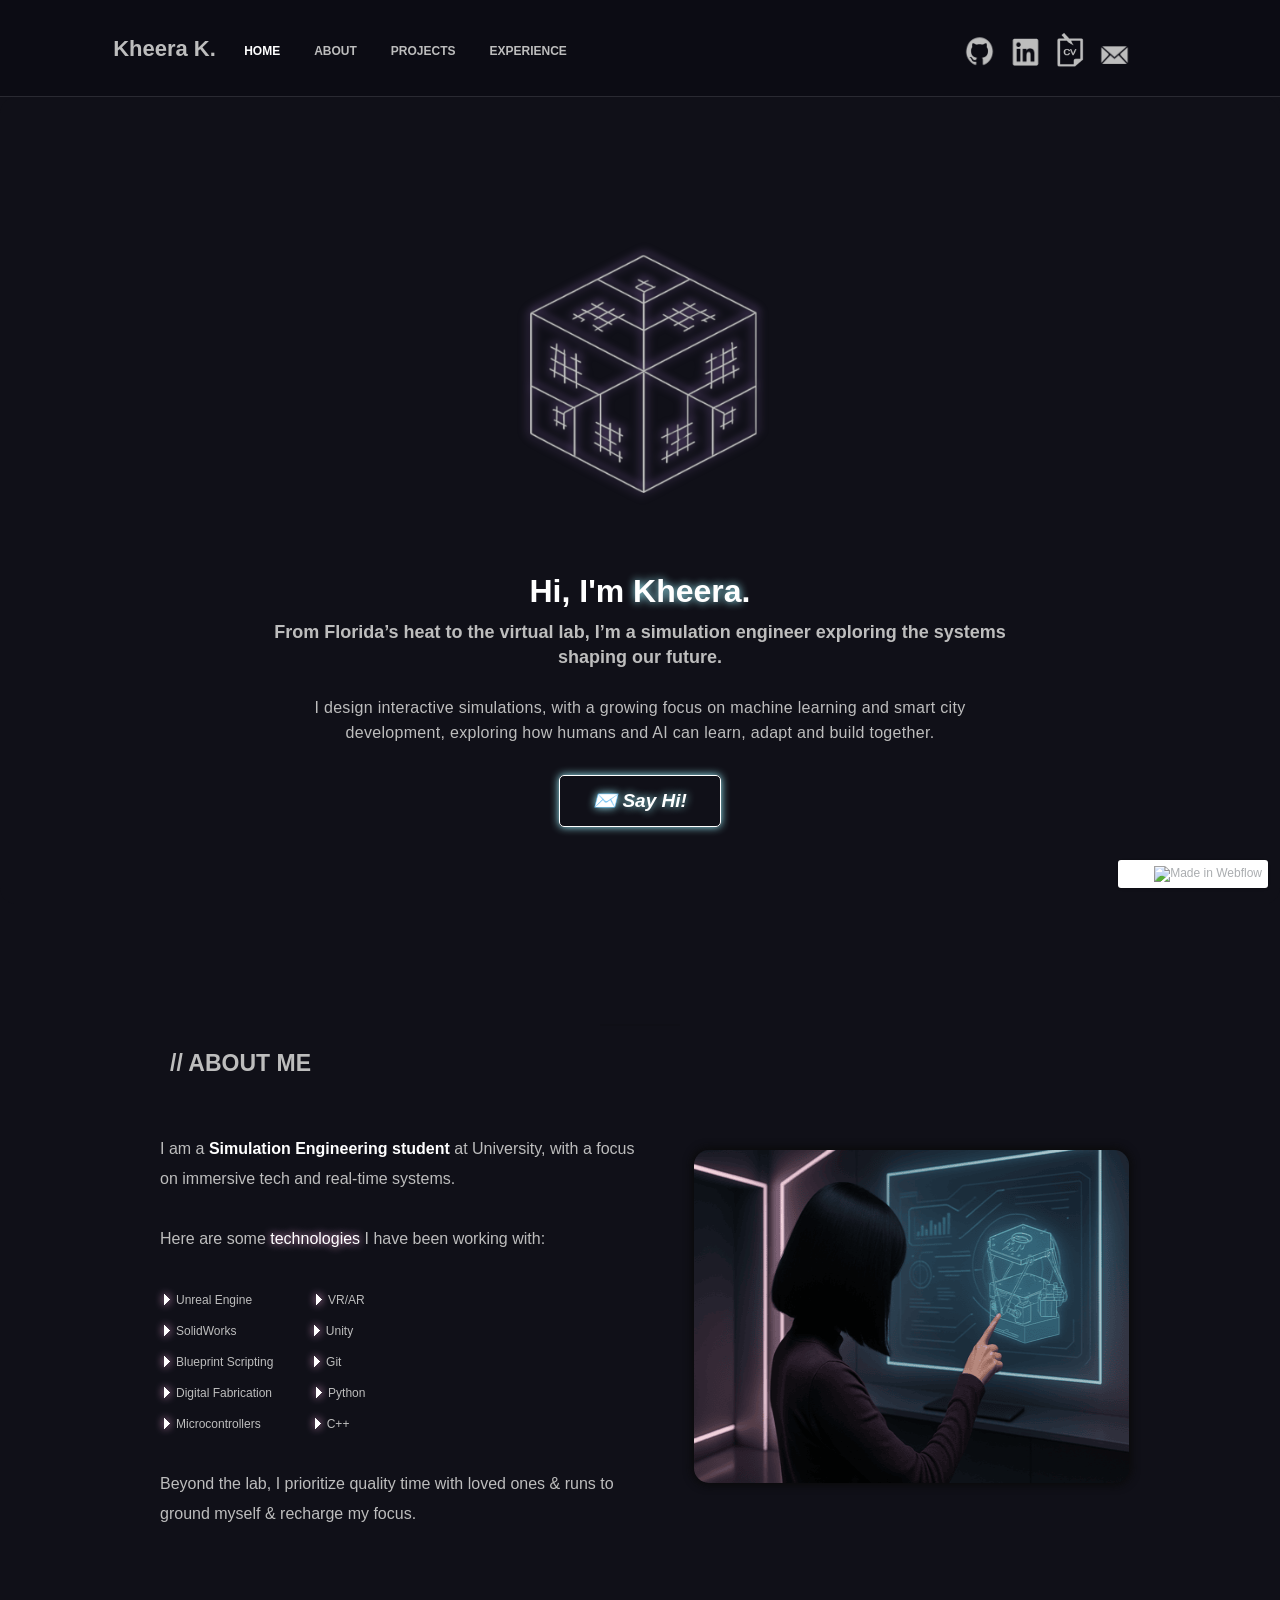
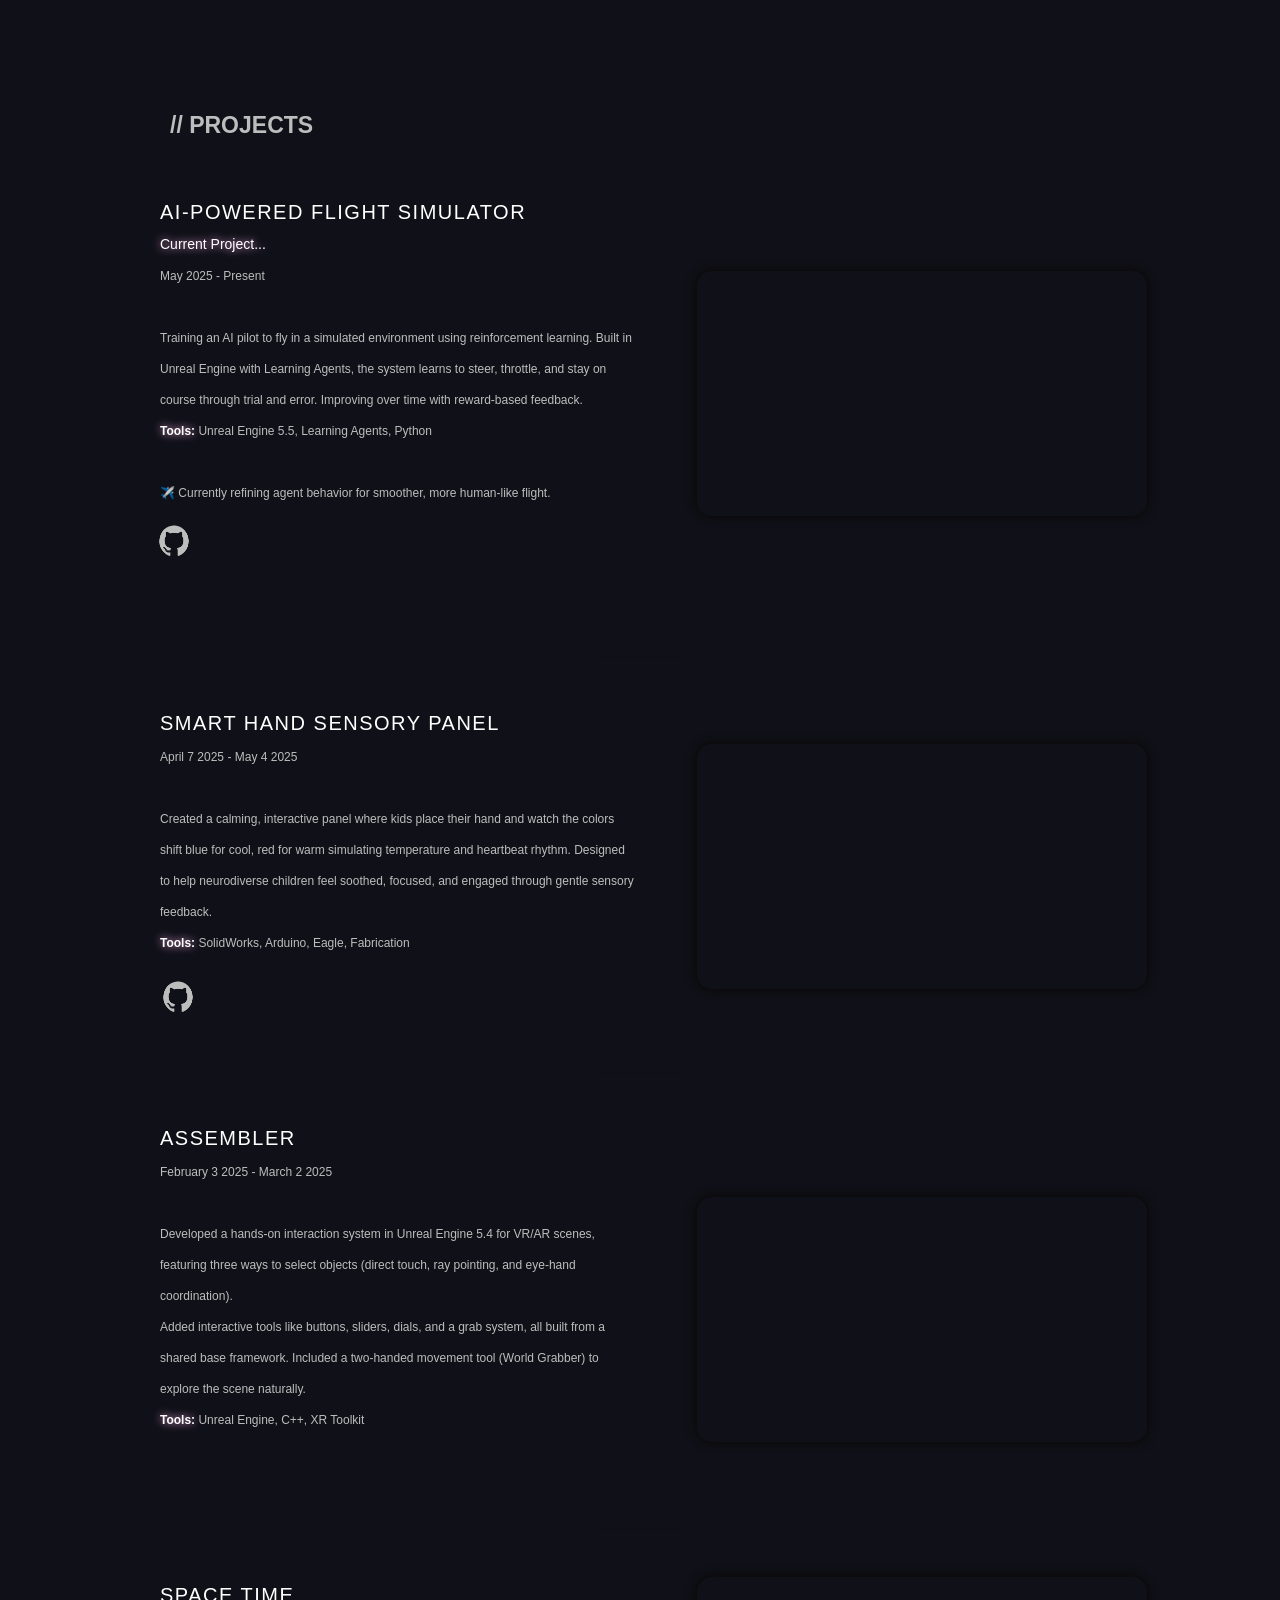
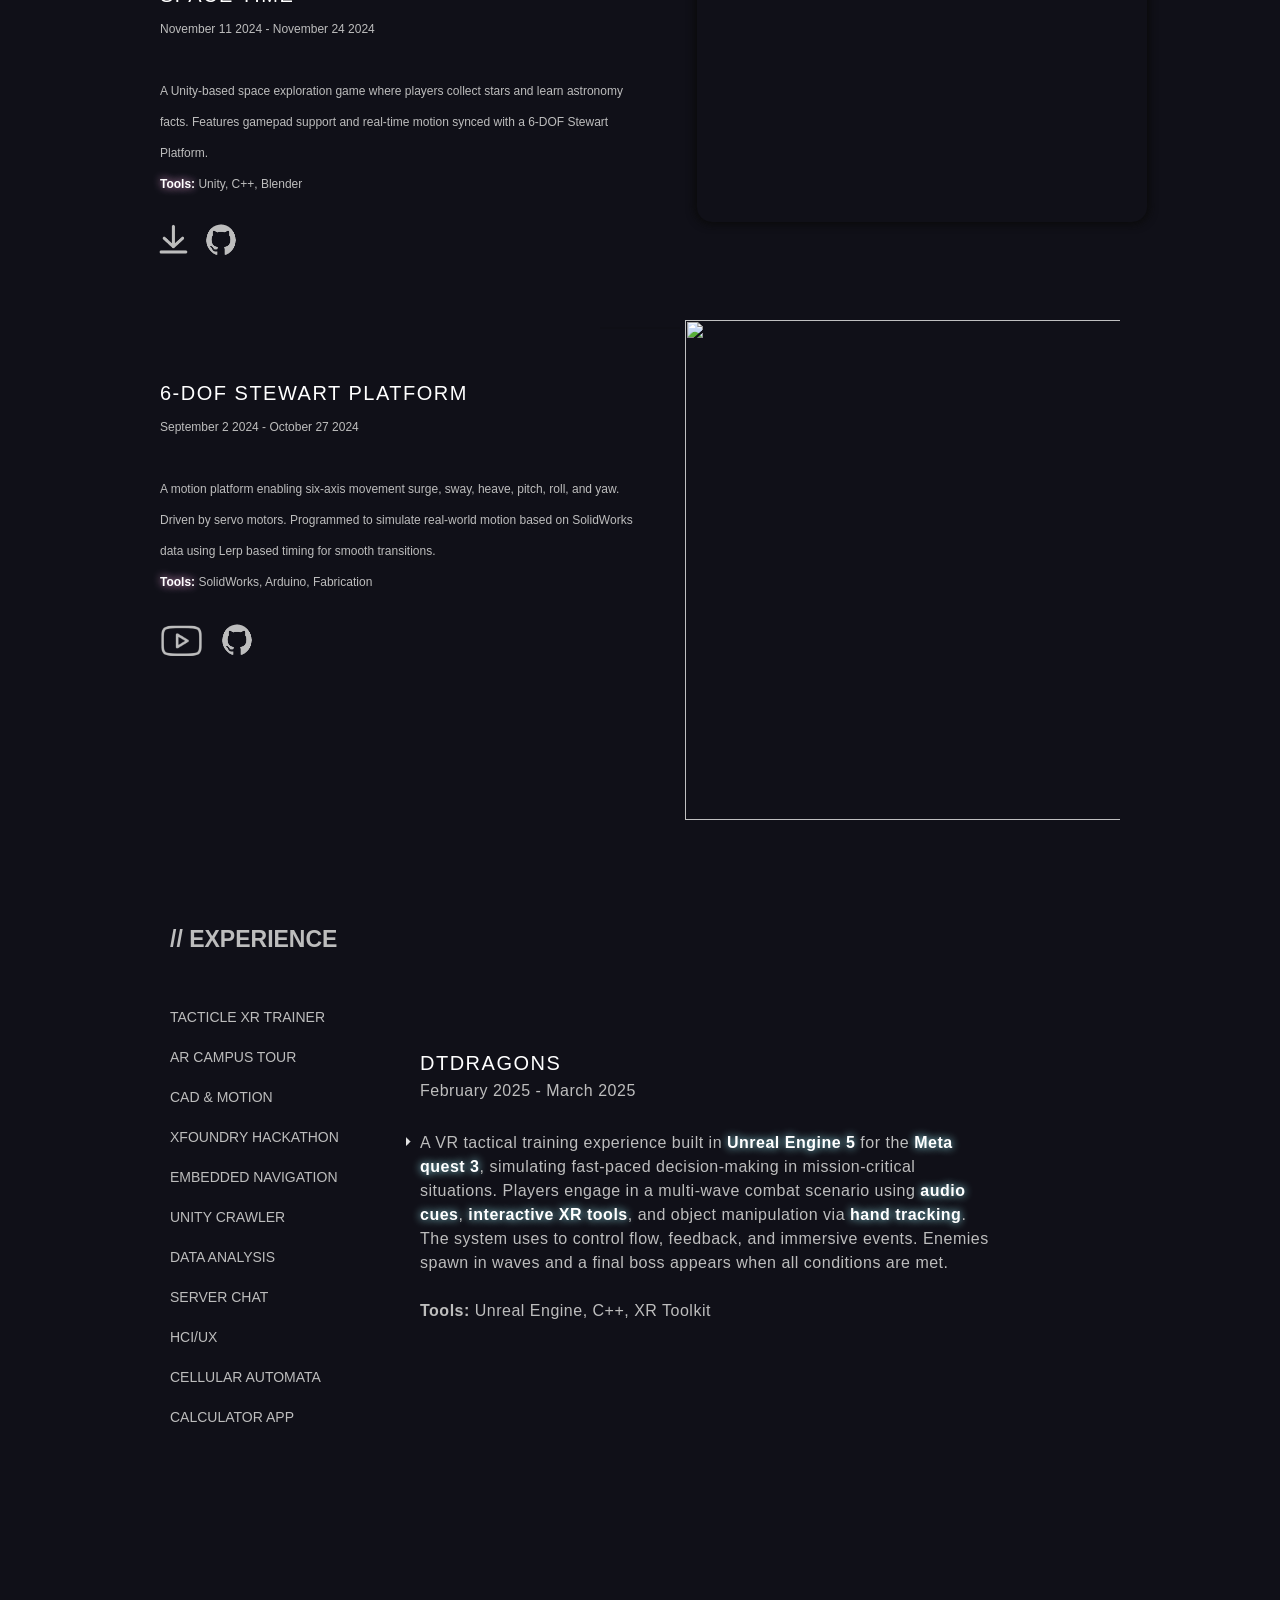
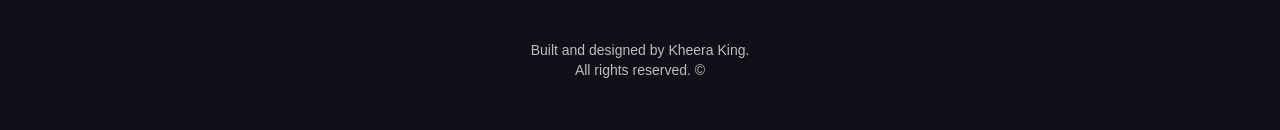
==== commit 02b459ea: "Move all assets inside site folder and fix relative paths" ====
--- a/site/index.html
+++ b/site/index.html
@@ -1,65 +1,65 @@
-<!DOCTYPE html><!-- Last Published: Thu Jul 16 2026 19:18:08 GMT+0000 (Coordinated Universal Time) --><html data-wf-domain="betakheera-df0dbcd45e291f2561d6c95f3a17.webflow.io" data-wf-page="6876b89a7b562facfedc7a2b" data-wf-site="6876b89a7b562facfedc7a2f">
-<!-- Mirrored from betakheera-df0dbcd45e291f2561d6c95f3a17.webflow.io/ by HTTrack Website Copier/3.x [XR&CO'2014], Thu, 16 Jul 2026 19:48:47 GMT -->
-<!-- Added by HTTrack --><meta http-equiv="content-type" content="text/html;charset=utf-8" /><!-- /Added by HTTrack -->
-<head><meta charset="utf-8"/><link href="../cdn.prod.website-files.com/index.html" rel="preconnect"/><title>Kheera. k | Tech + Simulation</title><meta content="Simulation engineer focused on machine learning, 3D environments, and interactive systems. Clean, modern, tech-forward portfolio." name="description"/><meta content="Run the sim — my work awaits." property="og:description"/><meta content="Run the sim — my work awaits." name="twitter:description"/><meta content="width=device-width, initial-scale=1" name="viewport"/><link href="../cdn.prod.website-files.com/6876b89a7b562facfedc7a2f/css/betakheera-df0dbcd45e291f2561d6c95f3a17.webflow.shared.7f6252e9b.css" rel="stylesheet" type="text/css"/><link href="https://fonts.googleapis.com/" rel="preconnect"/><link href="https://fonts.gstatic.com/" rel="preconnect"/><script src="https://ajax.googleapis.com/ajax/libs/webfont/1.6.26/webfont.js" type="text/javascript"></script><script type="text/javascript">WebFont.load({  google: {    families: ["Vollkorn:400,400italic,700,700italic","Montserrat:100,100italic,200,200italic,300,300italic,400,400italic,500,500italic,600,600italic,700,700italic,800,800italic,900,900italic","Droid Sans:400,700","Oswald:200,300,400,500,600,700"]  }});</script><script type="text/javascript">!function(o,c){var n=c.documentElement,t=" w-mod-";n.className+=t+"js",("ontouchstart"in o||o.DocumentTouch&&c instanceof DocumentTouch)&&(n.className+=t+"touch")}(window,document);</script><link href="../cdn.prod.website-files.com/6876b89a7b562facfedc7a2f/6876b89a7b562facfedc7a99_Logo%20Transparent%2032x32.png" rel="shortcut icon" type="image/x-icon"/><link href="../cdn.prod.website-files.com/6876b89a7b562facfedc7a2f/6876b89a7b562facfedc7a97_Logo%20256x256.png" rel="apple-touch-icon"/><style>
-
-/* preventing horizontal & vertical scrolling */
-  html, body {
-    overscroll-behavior: none;
-  }
-  
-</style>
-
-
-
-</head><body class="body"><div data-animation="default" data-collapse="medium" data-duration="400" data-easing="ease" data-easing2="ease" role="banner" class="ipad-nav-link-bar w-nav"><div class="w-layout-blockcontainer container-6 w-container"><div class="div-block-4"><div class="kheera-name"><strong class="bold-text">Kheera K.</strong></div></div><div class="socials"><a href="https://github.com/HerKheeraKing" target="_blank" class="ipad-git w-inline-block"></a><a href="../cdn.prod.website-files.com/684fe3baf64d17aeee1a6ae1/685f6702629349aa79d9f0cb_50399cffa4cfac55c6234818c1914251_Resume.pdf" target="_blank" class="ipad-cv w-inline-block"></a><a href="https://www.linkedin.com/in/kheera-king-105b05129" target="_blank" class="ipad-linkedin w-inline-block"></a><a href="mailto:contactkheera@gmail.com" class="ipad-email w-inline-block"></a></div></div></div><div data-collapse="medium" data-animation="default" data-duration="400" id="Home-section" data-easing="ease" data-easing2="ease" role="banner" class="link-bar desktop w-nav"><div class="container-5 w-container"><nav role="navigation" class="nav-menu w-nav-menu"><a href="https://www.linkedin.com/in/kheeraking" target="_blank" class="linked-in w-inline-block"></a><a href="https://github.com/HerKheeraKing" target="_blank" class="git w-inline-block"></a><a href="../cdn.prod.website-files.com/684fe3baf64d17aeee1a6ae1/685f6702629349aa79d9f0cb_50399cffa4cfac55c6234818c1914251_Resume.pdf" target="_blank" class="cv w-inline-block"></a><a href="mailto:contactkheera@gmail.com" class="email w-inline-block"></a></nav><nav role="navigation" class="nav-menu-2 w-clearfix w-nav-menu"><a href="#Experience-section" class="github w-nav-link"><strong>Experience</strong></a><a href="#Project-section" class="github w-nav-link"><strong>projects</strong></a><a href="#About-section" class="github w-nav-link"><strong>About</strong></a><a href="#Hi-section" class="github w-nav-link"><strong>Home</strong></a><div class="text-block-3"><strong class="bold-text">Kheera K.</strong></div></nav></div></div><div id="Hi-section" class="hi"><img src="../cdn.prod.website-files.com/6876b89a7b562facfedc7a2f/6876b89a7b562facfedc7a9e_Glowing%20cube-Photoroom.png" loading="lazy" width="400" height="300" alt="" class="image"/><h1 class="heading-3">Hi, I&#x27;m <span class="powder-yellow">Kheera</span>.</h1><div class="w-container"><p class="about-text"><strong>From Florida’s heat to the virtual lab, I’m a simulation engineer exploring the systems shaping our future.<br/>‍<br/></strong><span class="text-span-2"><strong>‍</strong>I design interactive simulations, with a growing focus on machine learning and smart city development, exploring how humans and AI can learn, adapt and build together.</span></p></div><a href="mailto:contactkheera@gmail.com" data-w-id="17795421-47ca-88e0-e177-bde9acc43769" class="button baby-yellow"><span class="powder-yellow"><strong class="bold-text-2">✉️ </strong></span><span class="baby-yellow"><strong class="bold-text-2 baby-yellow">Say Hi!</strong></span></a></div><div id="About-section" class="about-me"><div class="w-layout-blockcontainer container-7 w-container"><img src="../cdn.prod.website-files.com/6876b89a7b562facfedc7a2f/6876b89a7b562facfedc7a8b_Line%20Divider-Photoroom.png" loading="lazy" width="600" height="20" alt="" class="image-4"/><h2 class="heading-2-tablet"><strong>// About Me</strong></h2></div><div class="w-container"><div class="divider grey"></div><div class="w-row"><div class="column-2 w-col w-col-6"><p class="paragraph-tablet">I am a <span class="sim-student-text"><strong class="sim-student-text">Simulation Engineering student</strong></span> at University, with a focus on immersive tech and real-time systems. <br/><br/>Here are some <span class="pink-glow">technologies</span> I have been working with:<br/>‍<br/><span class="pink-glow arrow">⏵</span><span class="skill-set-text">Unreal Engine                  </span><span class="pink-glow arrow"> ⏵</span><span class="skill-set-text">VR/AR<br/></span><span class="pink-glow arrow">⏵</span><span class="skill-set-text">SolidWorks                      </span><span class="pink-glow arrow">⏵</span><span class="skill-set-text">Unity<br/></span><span class="pink-glow arrow">⏵</span><span class="skill-set-text">Blueprint Scripting           </span><span class="pink-glow arrow">⏵</span><span class="skill-set-text">Git<br/></span><span class="pink-glow arrow">⏵</span><span class="skill-set-text">Digital Fabrication            </span><span class="pink-glow arrow">⏵</span><span class="skill-set-text">Python<br/></span><span class="pink-glow arrow">⏵</span><span class="skill-set-text">Microcontrollers               </span><span class="pink-glow arrow">⏵</span><span class="skill-set-text">C++</span><br/><br/>Beyond the lab, I prioritize quality time with loved ones &amp; runs to ground myself &amp; recharge my focus.<br/><br/></p></div><div class="column w-col w-col-6"><img src="../cdn.prod.website-files.com/6876b89a7b562facfedc7a2f/6876b89a7b562facfedc7a9c_Take%204%206DOF%20-%20Lighter%20Portfolio%20Size.png" loading="lazy" width="750" height="333" alt="" class="headshot-tablet"/></div></div></div></div><div id="Project-section" class="projects"><div class="w-layout-blockcontainer projects-header w-container"><img src="../cdn.prod.website-files.com/6876b89a7b562facfedc7a2f/6876b89a7b562facfedc7a8b_Line%20Divider-Photoroom.png" loading="lazy" width="600" height="20" alt="" class="project-header-line"/><h2 class="heading-2-tablet"><strong>// projects</strong></h2></div><div class="container-9 w-container"><div class="divider grey"></div><div class="columns-3 w-row"><div class="column-2 w-col w-col-6"><p class="paragraph-tabletttt"><span class="text-span-3">AI-POWERED FLIGHT SIMULATOR</span> <br/><span class="currentproject">Current Project...</span><span class="skill-set-text"><br/>May 2025 - Present<br/>‍<br/>Training an AI pilot to fly in a simulated environment using reinforcement learning. Built in Unreal Engine with Learning Agents, the system learns to steer, throttle, and stay on course through trial and error. Improving over time with reward-based feedback.<br/>‍</span><span class="pink-glow"><strong class="bold-text-58">Tools:</strong></span><span class="skill-set-text"> Unreal Engine 5.5, Learning Agents, Python<br/>‍<br/>✈️ Currently refining agent behavior for smoother, more human-like flight.<br/>‍<br/></span><br/></p><a href="https://github.com/HerKheeraKing/AI-Plane.git" target="_blank" class="link-block-tabletttt w-inline-block"></a></div><div class="column w-col w-col-6"><div style="padding-top:56.17021276595745%" class="flight-sim-video w-video w-embed"><iframe class="embedly-embed" src="http://cdn.embedly.com/widgets/media.html?src=https%3A%2F%2Fwww.youtube.com%2Fembed%2Fqmg-ru8VKl8%3Ffeature%3Doembed&amp;display_name=YouTube&amp;url=https%3A%2F%2Fwww.youtube.com%2Fwatch%3Fv%3Dqmg-ru8VKl8&amp;image=https%3A%2F%2Fi.ytimg.com%2Fvi%2Fqmg-ru8VKl8%2Fhqdefault.jpg&amp;type=text%2Fhtml&amp;schema=youtube" width="940" height="528" scrolling="no" allowfullscreen title="Flight Simulator"></iframe></div></div></div></div><div class="smart-hand-container w-container"><div class="divider grey"></div><div class="columns-3 w-row"><div class="column-2 w-col w-col-6"><p class="paragraph-tabletttt"><span class="text-span-3">SMART HAND SENSORY PANEL</span><span class="skill-set-text"><br/>April 7 2025 - May 4 2025<br/>‍<br/>Created a calming, interactive panel where kids place their hand and watch the colors shift blue for cool, red for warm simulating temperature and heartbeat rhythm. Designed to help neurodiverse children feel soothed, focused, and engaged through gentle sensory feedback.<br/>‍<strong class="pink-glow">Tools:</strong> SolidWorks, Arduino, Eagle, Fabrication<br/>‍<br/></span><br/></p><a href="https://github.com/HerKheeraKing/Engraved-Light-Up-Sensory-Hand.git" target="_blank" class="link-block-tablett w-inline-block"></a></div><div class="column w-col w-col-6"><div style="padding-top:56.17021276595745%" class="hand-panel-video w-video w-embed"><iframe class="embedly-embed" src="http://cdn.embedly.com/widgets/media.html?src=https%3A%2F%2Fwww.youtube.com%2Fembed%2FFSbrggJOpD4%3Ffeature%3Doembed&amp;display_name=YouTube&amp;url=https%3A%2F%2Fwww.youtube.com%2Fwatch%3Fv%3DFSbrggJOpD4&amp;image=https%3A%2F%2Fi.ytimg.com%2Fvi%2FFSbrggJOpD4%2Fhqdefault.jpg&amp;type=text%2Fhtml&amp;schema=youtube" width="940" height="528" scrolling="no" allowfullscreen title="Hand Panel"></iframe></div></div></div></div><div class="assembler-container w-container"><div class="divider grey"></div><div class="columns-3 w-row"><div class="column-2 w-col w-col-6"><p class="paragraph-tabletttt"><span class="text-span-3">ASSEMBLER</span> <span class="skill-set-text"><br/>February 3 2025 - March 2 2025<br/>‍<br/>Developed a hands-on interaction system in Unreal Engine 5.4 for VR/AR scenes, featuring three ways to select objects (direct touch, ray pointing, and eye-hand coordination). <br/>Added interactive tools like buttons, sliders, dials, and a grab system, all built from a shared base framework. Included a two-handed movement tool (World Grabber) to explore the scene naturally.<br/>‍<strong class="pink-glow">Tools:</strong> Unreal Engine, C++, XR Toolkit<br/>‍<br/></span><br/></p></div><div class="column w-col w-col-6"><div style="padding-top:56.17021276595745%" class="assembler-video w-video w-embed"><iframe class="embedly-embed" src="http://cdn.embedly.com/widgets/media.html?src=https%3A%2F%2Fwww.youtube.com%2Fembed%2FYDeu9u2YT2Y%3Ffeature%3Doembed&amp;display_name=YouTube&amp;url=https%3A%2F%2Fwww.youtube.com%2Fwatch%3Fv%3DYDeu9u2YT2Y&amp;image=https%3A%2F%2Fi.ytimg.com%2Fvi%2FYDeu9u2YT2Y%2Fhqdefault.jpg&amp;type=text%2Fhtml&amp;schema=youtube" width="940" height="528" scrolling="no" allowfullscreen title="Assembler"></iframe></div></div></div></div><div class="space-time-container w-container"><div class="divider grey"></div><div class="columns-3 w-row"><div class="column-2 w-col w-col-6"><p class="paragraph-tabletttt"><span class="text-span-3">SPACE TIME</span> <span class="skill-set-text"><br/>November 11 2024 - November 24 2024<br/>‍<br/>A Unity-based space exploration game where players collect stars and learn astronomy facts. Features gamepad support and real-time motion synced with a 6-DOF Stewart Platform.<br/>‍<strong class="pink-glow">Tools:</strong> Unity, C++, Blender<br/>‍<br/></span><br/></p><a href="https://github.com/HerKheeraKing/Space-Time-/releases/latest" target="_blank" class="download-space-game w-inline-block"></a><a href="https://github.com/HerKheeraKing/Space-Time-.git" target="_blank" class="space-time-git w-inline-block"></a></div><div class="column w-col w-col-6"><div style="padding-top:56.17021276595745%" class="spacetime-video w-video w-embed"><iframe class="embedly-embed" src="http://cdn.embedly.com/widgets/media.html?src=https%3A%2F%2Fwww.youtube.com%2Fembed%2FK1shBXyqHT4%3Ffeature%3Doembed&amp;display_name=YouTube&amp;url=https%3A%2F%2Fwww.youtube.com%2Fwatch%3Fv%3DK1shBXyqHT4&amp;image=https%3A%2F%2Fi.ytimg.com%2Fvi%2FK1shBXyqHT4%2Fhqdefault.jpg&amp;type=text%2Fhtml&amp;schema=youtube" width="940" height="528" scrolling="no" allowfullscreen title="Space Time Game Play in Unity"></iframe></div></div></div></div><div class="testing-video w-container"><div class="divider grey"></div><div class="columns-3 w-row"><div class="column-2 w-col w-col-6"><p class="paragraph-tabletttt"><span class="text-span-3">SPACE TIME</span> <span class="skill-set-text"><br/>November 11 2024 - November 24 2024<br/>‍<br/>A Unity-based space exploration game where players collect stars and learn astronomy facts. Features gamepad support and real-time motion synced with a 6-DOF Stewart Platform.<br/>‍<strong class="pink-glow">Tools:</strong> Unity, C++, Blender<br/>‍<br/></span><br/></p><a href="https://github.com/HerKheeraKing/Space-Time-/releases/latest" target="_blank" class="download-space-game w-inline-block"></a><a href="https://github.com/HerKheeraKing/Space-Time-.git" target="_blank" class="space-time-git w-inline-block"></a></div><div class="column w-col w-col-6"><div class="div-block-7"><div style="padding-top:56.17021276595745%" class="testing-video-box w-video w-embed"><iframe class="embedly-embed" src="http://cdn.embedly.com/widgets/media.html?src=https%3A%2F%2Fwww.youtube.com%2Fembed%2FK1shBXyqHT4%3Ffeature%3Doembed&amp;display_name=YouTube&amp;url=https%3A%2F%2Fwww.youtube.com%2Fwatch%3Fv%3DK1shBXyqHT4&amp;image=https%3A%2F%2Fi.ytimg.com%2Fvi%2FK1shBXyqHT4%2Fhqdefault.jpg&amp;type=text%2Fhtml&amp;schema=youtube" width="940" height="528" scrolling="no" allowfullscreen title="Space Time Game Play in Unity"></iframe></div></div></div></div></div><div class="_6dof-container w-container"><div class="divider grey"></div><div class="columns-3 w-row"><div class="column-2 w-col w-col-6"><p class="paragraph-tabletttt"><span class="text-span-3">6-DOF STEWART PLATFORM</span> <span class="skill-set-text"><br/>September 2 2024 - October 27 2024<br/>‍<br/>A motion platform enabling six-axis movement surge, sway, heave, pitch, roll, and yaw. Driven by servo motors. Programmed to simulate real-world motion based on SolidWorks data using Lerp based timing for smooth transitions.<br/><strong class="pink-glow">Tools:</strong> SolidWorks, Arduino, Fabrication<br/>‍<br/></span><br/></p><a href="https://youtu.be/Fm8VqOVstzQ" target="_blank" class="play-motion-platform w-inline-block"></a><a href="https://github.com/HerKheeraKing/6-DOF.git" target="_blank" class="link-block-tablet w-inline-block"></a></div><div class="column w-col w-col-6"><img src="../cdn.prod.website-files.com/6876b89a7b562facfedc7a2f/6876b89a7b562facfedc7a92_SP-Body-Transparent-Photoroom.png" loading="lazy" width="600" height="500" alt="" srcset="https://cdn.prod.website-files.com/6876b89a7b562facfedc7a2f/6876b89a7b562facfedc7a92_SP-Body-Transparent-Photoroom-p-500.png 500w, https://cdn.prod.website-files.com/6876b89a7b562facfedc7a2f/6876b89a7b562facfedc7a92_SP-Body-Transparent-Photoroom.png 520w" sizes="(max-width: 767px) 96vw, (max-width: 991px) 46vw, 460.0000305175781px" class="stewart-platform-tablet"/></div></div></div></div><section id="Experience-section" class="experience"><div class="w-layout-blockcontainer container-8 w-container"><div class="w-layout-blockcontainer experience-header w-container"><img src="../cdn.prod.website-files.com/6876b89a7b562facfedc7a2f/6876b89a7b562facfedc7a8b_Line%20Divider-Photoroom.png" loading="lazy" width="700" height="20" alt="" class="experience-divider"/><img src="../cdn.prod.website-files.com/6876b89a7b562facfedc7a2f/6876b89a7b562facfedc7a8b_Line%20Divider-Photoroom.png" loading="lazy" width="600" height="20" alt="" class="experience-header-line"/><h2 class="heading-2-tablet"><strong>// experience</strong></h2><div class="columns w-row"><div class="left-column w-col w-col-6"><div class="experience-name"><div data-w-id="0b6d7cf9-c694-5a7b-f776-3f43d6b195ea" class="tactical-xr-trainer"><a href="#" class="xr-trainer-text-glow">TACTICLE XR TRAINER</a><a href="#" class="xr-trainer-text glowtext">TACTICLE XR TRAINER</a></div><div data-w-id="8935bf05-94e3-a924-c014-07590ce55071" class="vr-ar-campus-tour"><a href="#" class="vr-ar-tour-text-glow">AR CAMPUS TOUR<br/>‍</a><a href="#" class="vr-ar-tour-text">AR CAMPUS TOUR<br/>‍</a></div><div data-w-id="13141fb7-835b-75b2-f24a-a5bc5eb71b01" class="cad-motion-simulation"><a href="#" class="cad-motion-text">CAD &amp; MOTION<br/>‍</a></div><div data-w-id="7156d4c5-a6a5-0a9b-d6ce-d0b64838a78a" class="xfoundry-hackathon"><a href="#" class="xfoundry-text">XFOUNDRY HACKATHON<br/>‍</a></div><div data-w-id="471589d7-1c9a-f64d-7e90-1c46b3727883" class="embedded-navigation-system"><a href="#" class="embedded-nav-text">EMBEDDED NAVIGATION<br/>‍</a></div><div data-w-id="0b2ea20f-2138-4101-aec7-fbd302c3d4fe" class="unity-dungeon-crawler"><a href="#" class="unity-dungeon-text">UNITY CRAWLER<br/>‍</a></div><div data-w-id="a77a7af9-dc1e-622b-4608-5a418dfbac52" class="data-visualization-analysis"><a href="#" class="data-vis-text">DATA ANALYSIS<br/>‍</a></div><div data-w-id="2a434128-d47e-8054-dad4-d5612187f315" class="server-chat"><a href="#" class="server-chat-text">SERVER CHAT<br/>‍</a></div><div data-w-id="f1e2aff5-9095-fc14-f47c-5f60935e6d22" class="hci-ux"><a href="#" class="hci-ux-text">HCI/UX<br/>‍</a></div><div data-w-id="5e177e2b-912b-e346-fe10-c37f2c4bf55c" class="cellular-automata"><a href="#" class="cellular-text">CELLULAR AUTOMATA<br/>‍</a></div><div data-w-id="c7ddd66d-a163-cd2b-81ee-5ba612bfccc9" class="calculator-app"><a href="#" class="calculator-text">CALCULATOR APP<br/>‍</a></div></div></div><div class="right-column w-col w-col-6"><div class="experience-details"><div id="AR-Tour" class="ar-tour-div"><div class="indent-arrow"><div class="arrow"><span class="skill-set-text">⏵</span></div></div><div class="title">FORTUNA</div><div class="date">April 2025</div><div class="details"><span class="skill-details">A <strong class="highlight-glow-text">VR/AR</strong> interactive experience built in <strong class="highlight-glow-text">Unreal Engine 5</strong> for <strong class="highlight-glow-text">Meta Quest 3</strong>, transforming a standard campus tour into an immersive, guided adventure. Users walk through school hallways and trigger room-based portals that reveal custom 3D learning scenes. A friendly animated virtual guide follows the player, offering directional help and audio narration. The system uses <strong class="highlight-glow-text">Blueprint scripting</strong>, level sequences, and component-based logic.<br/>‍<br/>‍<strong>Tools:</strong> Unreal Engine 5, Meta Quest 3, Blueprints, AR/VR</span></div></div><div id="CAD" class="cad-div"><div class="indent-arrow"><div class="arrow"><span class="skill-set-text">⏵</span></div></div><div class="title">GENEVA DRIVE</div><div class="date">September 2024</div><div class="details"><span class="skill-details">Replicated a physical Geneva Drive using <strong class="highlight-glow-text">SolidWorks</strong> by taking precise measurements with calipers and modeling each part parametrically. The mechanical assembly was designed to accurately simulate the drive’s rotational stepping behavior. A <strong class="highlight-glow-text">motion study</strong> was created to animate the system, showcasing its function through two 32-second renders—one top down and one with dynamic camera angles. The project demonstrated precision modeling, mechanical design, and keyed animation using SolidWorks.<br/>‍<br/>‍<strong>Tools:</strong> SolidWorks, Calipers, SolidWorks Motion Study, SolidWorks Camera </span></div></div><div id="Hackathon" class="xfoundry-div"><div class="indent-arrow"><div class="arrow"><span class="skill-set-text">⏵</span></div></div><div class="title">AI RESILIENCE CONCEPT</div><div class="date">April 25 2025 - April 27 2025</div><div class="details"><span class="skill-details">This project was part of the <strong class="highlight-glow-text">XFoundry Horizons Hackathon</strong>, where our team placed <strong class="highlight-glow-text">3rd in Round 1</strong> by proposing an AI-powered storm detection and response system for off-grid environments. We focused on concept development, outlining how simulation could support emergency planning through predictive modeling. I contributed to the <strong class="highlight-glow-text">technical planning</strong>, user scenarios, research, and team pitch materials. Key tools included <strong class="highlight-glow-text">Google Workspace</strong>, <strong class="highlight-glow-text">video editing tools</strong>, and collaborative platforms.<br/>‍<br/>‍</span></div></div><div id="Geocache" class="embedded-div"><div class="indent-arrow"><div class="arrow"><span class="skill-set-text">⏵</span></div></div><div class="title">GEO CACHE</div><div class="date">August 2024 - September 2024</div><div class="details"><span class="skill-details">This project recreated a real-world geocaching experience using <strong class="highlight-glow-text">Arduino</strong> and <strong class="highlight-glow-text">Adafruit Feather</strong> components. I built a handheld navigation device that parses live GPS data, displays direction and distance to preset waypoints on an <strong class="highlight-glow-text">OLED screen</strong>, and logs coordinates to an <strong class="highlight-glow-text">SD card</strong> in real time. The system used button-based target selection and calculated bearing and distance using trigonometric math.<br/>‍<br/>‍<strong>Tools:</strong> Arduino C, Adafruit GPS, FeatherWing OLED, Arduino SD Library</span></div></div><div id="Gritty" class="unity-div"><div class="indent-arrow"><div class="arrow"><span class="skill-set-text">⏵</span></div></div><div class="title">THE GRITTY</div><div class="date">June 2024 - July 2024</div><div class="details"><span class="skill-details">A dungeon crawler RPG developed in <strong class="highlight-glow-text">Unity</strong> using <strong class="highlight-glow-text">C#</strong>, featuring class-based combat with Mage, Warrior, and Archer roles. Players navigate trap-filled levels and battle enemies like spider bosses and black knights. Key tools and technologies include <strong class="highlight-glow-text">Unity’s Character Controller</strong>, <strong class="highlight-glow-text">NavMesh AI</strong>, <strong class="highlight-glow-text">Animator Controller</strong>, <strong class="highlight-glow-text">ScriptableObjects</strong>, and <strong class="highlight-glow-text">ShaderLab</strong> for visual effects. The game was built collaboratively with version control managed through <strong class="highlight-glow-text">GitHub</strong>.<br/>‍<br/>‍<strong>Tools:</strong> Unity, C#, Git</span></div></div><div id="Data-vis" class="data-div"><div class="indent-arrow"><div class="arrow"><span class="skill-set-text">⏵</span></div></div><div class="title">DATA VISUALIZATION</div><div class="date">January 2025</div><div class="details"><span class="skill-details">One project analyzed how <strong class="highlight-glow-text">socioeconomic status impacts obesity</strong> using <strong class="highlight-glow-text">Python</strong>, <strong class="highlight-glow-text">Pandas</strong>, and <strong class="highlight-glow-text">Seaborn</strong>. It found strong correlations between higher obesity rates and lower income, education levels, and regional disparities, with clear visual trends by age and gender.<br/><br/>The second project compared <strong class="highlight-glow-text">employment and salary outcomes by college major</strong>, showing that engineering consistently led in earnings despite not having the highest employment rate. Both projects focused on data cleaning, analysis, and clear visual storytelling.<br/>‍<br/>‍<strong>Tools:</strong> Python</span></div></div><div id="server-chat" class="server-div"><div class="indent-arrow"><div class="arrow"><span class="skill-set-text">⏵</span></div></div><div class="title">COMPUTER NETWORKS</div><div class="date">September 2024</div><div class="details"><span class="skill-details">A <strong class="highlight-glow-text">C++</strong> command-line chat server that supports up to four users communicating in real time through commands like @register, @send, and @getlist. It uses a <strong class="highlight-glow-text">client-server architecture</strong> built with <strong class="highlight-glow-text">socket programming</strong>, handling user sessions, messaging, and log tracking. Key features include <strong class="highlight-glow-text">command parsing</strong>, <strong class="highlight-glow-text">file I/O</strong>, and <strong class="highlight-glow-text">concurrent connection handling</strong> using select().<br/>‍<br/>‍<strong>Tools:</strong> C++, Git, Wireshark</span></div></div><div id="HCI" class="hci-div"><div class="indent-arrow"><div class="arrow"><span class="skill-set-text">⏵</span></div></div><div class="title">APPLIED HUMAN COMPUTER INTERACTION</div><div class="date">May 2024</div><div class="details"><span class="skill-details">This project focused on creating an inclusive digital experience for neurodivergent users using principles from <strong class="highlight-glow-text">Human-Computer Interaction (HCI)</strong> and <strong class="highlight-glow-text">UX design</strong>. It involved developing <strong class="highlight-glow-text">user personas</strong>, a comprehensive <strong class="highlight-glow-text">style guide</strong>, and detailed <strong class="highlight-glow-text">experience maps</strong> to support accessibility and emotional clarity. The interface was prototyped in <strong class="highlight-glow-text">Figma</strong>, showcasing step-by-step interactions and interface behaviors.<br/>‍<br/>‍<strong>Tools:</strong> Figma, UX</span></div></div><div id="game-of-life" class="cellular-div"><div class="indent-arrow"><div class="arrow"><span class="skill-set-text">⏵</span></div></div><div class="title">GAME OF LIFE</div><div class="date">November 2023 - December 2023</div><div class="details"><span class="skill-details">A <strong class="highlight-glow-text">C++ simulation</strong> of Conway’s Game of Life, a cellular automaton where cells evolve based on simple survival, death, and birth rules. It uses a <strong class="highlight-glow-text">2D array</strong> to represent cell states and applies logic to compute each new generation through neighbor counting. The simulation includes optional <strong class="highlight-glow-text">edge-wrapping</strong> and randomized universe initialization for varied starting conditions.<br/>‍<br/>‍<strong>Tools:</strong> C++</span></div></div><div id="calc" class="calculator-div"><div class="indent-arrow"><div class="arrow"><span class="skill-set-text">⏵</span></div></div><div class="title">CALC-LOGIC</div><div class="date">May 2024 - June 2024</div><div class="details"><span class="skill-details">A desktop <strong class="highlight-glow-text">calculator application</strong> built with <strong class="highlight-glow-text">C++</strong> and <strong class="highlight-glow-text">wxWidgets</strong>, focusing on UI design and event-driven programming. It features a full numeric and operator interface, built using a structured <strong class="highlight-glow-text">event table</strong> system to handle user input without using bind. The app parses and evaluates both binary and unary operations, with built-in <strong class="highlight-glow-text">exception handling</strong> to manage invalid expressions.<br/>‍<br/>‍<strong>Tools:</strong> wxWidgets, C++, Git</span></div></div><div id="tacticle-AR" class="tacticle-div"><div class="indent-arrow"><div class="arrow"><span class="skill-set-text">⏵</span></div></div><div class="title">DTDRAGONS</div><div class="date">February 2025 - March 2025</div><div class="details"><span class="skill-details">A VR tactical training experience built in <strong class="highlight-glow-text">Unreal Engine 5</strong> for the <strong class="highlight-glow-text">Meta quest 3</strong>, simulating fast-paced decision-making in mission-critical situations. Players engage in a multi-wave combat scenario using <strong class="highlight-glow-text">audio cues</strong>, <strong class="highlight-glow-text">interactive XR tools</strong>, and object manipulation via <strong class="highlight-glow-text">hand tracking</strong>. The system uses to control flow, feedback, and immersive events. Enemies spawn in waves and a final boss appears when all conditions are met.<br/>‍<br/>‍<strong>Tools:</strong> Unreal Engine, C++, XR Toolkit</span></div></div></div></div></div></div></div></section><section class="footer"><div class="w-layout-blockcontainer w-container"><div class="text-block">Built and designed by Kheera King.<br/>All rights reserved. ©</div></div></section><script src="../d3e54v103j8qbb.cloudfront.net/js/jquery-3.5.1.min.dc5e7f18c8f5cf.js?site=6876b89a7b562facfedc7a2f" type="text/javascript"></script><script src="../cdn.prod.website-files.com/6876b89a7b562facfedc7a2f/js/webflow.schunk.36b8fb49256177c8.js" type="text/javascript"></script><script src="../cdn.prod.website-files.com/6876b89a7b562facfedc7a2f/js/webflow.schunk.f383f5e6d5965c7d.js" type="text/javascript"></script><script src="../cdn.prod.website-files.com/6876b89a7b562facfedc7a2f/js/webflow.a9fbc31f.39bbff9f6fd2bae6.js" type="text/javascript"></script><style>
-
-
-/* preventing horizontal & vertical scrolling */
-  html {
-    overscroll-behavior: none;
-
-  }
-  
-  
-  .Experience-section {
-    margin-top: 50px !important;
-}
-
-
-/* This adds space between arrow and text on small screens */
-  @media (max-width: 1220px) {
-    .arrow {
-      margin-right: 6px;
-      }
-}
-  
-  
-/* Rounded video edges */
-  iframe {
-  border-radius: 15px;
-  overflow: hidden;
-}
-
-
-/* Experience labels glows when clicked */
-.active-glow {
-  text-shadow: 0 0 8px #a0f3ff, 0 0 16px #a0f3ff;
-}
-
-</style>
-
-
-
-<script>
-  const items = document.querySelectorAll('.GlowText');
-  items.forEach(item => {
-    item.addEventListener('click', () => {
-      items.forEach(i => i.classList.remove('active-glow'));
-      item.classList.add('active-glow');
-    });
-  });
-</script>
-</body>
-<!-- Mirrored from betakheera-df0dbcd45e291f2561d6c95f3a17.webflow.io/ by HTTrack Website Copier/3.x [XR&CO'2014], Thu, 16 Jul 2026 19:48:51 GMT -->
-</html>
+<!DOCTYPE html><!-- Last Published: Thu Jul 16 2026 19:18:08 GMT+0000 (Coordinated Universal Time) --><html data-wf-domain="betakheera-df0dbcd45e291f2561d6c95f3a17.webflow.io" data-wf-page="6876b89a7b562facfedc7a2b" data-wf-site="6876b89a7b562facfedc7a2f">
+<!-- Mirrored from betakheera-df0dbcd45e291f2561d6c95f3a17.webflow.io/ by HTTrack Website Copier/3.x [XR&CO'2014], Thu, 16 Jul 2026 19:48:47 GMT -->
+<!-- Added by HTTrack --><meta http-equiv="content-type" content="text/html;charset=utf-8" /><!-- /Added by HTTrack -->
+<head><meta charset="utf-8"/><link href="cdn.prod.website-files.com/index.html" rel="preconnect"/><title>Kheera. k | Tech + Simulation</title><meta content="Simulation engineer focused on machine learning, 3D environments, and interactive systems. Clean, modern, tech-forward portfolio." name="description"/><meta content="Run the sim — my work awaits." property="og:description"/><meta content="Run the sim — my work awaits." name="twitter:description"/><meta content="width=device-width, initial-scale=1" name="viewport"/><link href="cdn.prod.website-files.com/6876b89a7b562facfedc7a2f/css/betakheera-df0dbcd45e291f2561d6c95f3a17.webflow.shared.7f6252e9b.css" rel="stylesheet" type="text/css"/><link href="https://fonts.googleapis.com/" rel="preconnect"/><link href="https://fonts.gstatic.com/" rel="preconnect"/><script src="https://ajax.googleapis.com/ajax/libs/webfont/1.6.26/webfont.js" type="text/javascript"></script><script type="text/javascript">WebFont.load({  google: {    families: ["Vollkorn:400,400italic,700,700italic","Montserrat:100,100italic,200,200italic,300,300italic,400,400italic,500,500italic,600,600italic,700,700italic,800,800italic,900,900italic","Droid Sans:400,700","Oswald:200,300,400,500,600,700"]  }});</script><script type="text/javascript">!function(o,c){var n=c.documentElement,t=" w-mod-";n.className+=t+"js",("ontouchstart"in o||o.DocumentTouch&&c instanceof DocumentTouch)&&(n.className+=t+"touch")}(window,document);</script><link href="cdn.prod.website-files.com/6876b89a7b562facfedc7a2f/6876b89a7b562facfedc7a99_Logo%20Transparent%2032x32.png" rel="shortcut icon" type="image/x-icon"/><link href="cdn.prod.website-files.com/6876b89a7b562facfedc7a2f/6876b89a7b562facfedc7a97_Logo%20256x256.png" rel="apple-touch-icon"/><style>
+
+/* preventing horizontal & vertical scrolling */
+  html, body {
+    overscroll-behavior: none;
+  }
+  
+</style>
+
+
+
+</head><body class="body"><div data-animation="default" data-collapse="medium" data-duration="400" data-easing="ease" data-easing2="ease" role="banner" class="ipad-nav-link-bar w-nav"><div class="w-layout-blockcontainer container-6 w-container"><div class="div-block-4"><div class="kheera-name"><strong class="bold-text">Kheera K.</strong></div></div><div class="socials"><a href="https://github.com/HerKheeraKing" target="_blank" class="ipad-git w-inline-block"></a><a href="cdn.prod.website-files.com/684fe3baf64d17aeee1a6ae1/685f6702629349aa79d9f0cb_50399cffa4cfac55c6234818c1914251_Resume.pdf" target="_blank" class="ipad-cv w-inline-block"></a><a href="https://www.linkedin.com/in/kheera-king-105b05129" target="_blank" class="ipad-linkedin w-inline-block"></a><a href="mailto:contactkheera@gmail.com" class="ipad-email w-inline-block"></a></div></div></div><div data-collapse="medium" data-animation="default" data-duration="400" id="Home-section" data-easing="ease" data-easing2="ease" role="banner" class="link-bar desktop w-nav"><div class="container-5 w-container"><nav role="navigation" class="nav-menu w-nav-menu"><a href="https://www.linkedin.com/in/kheeraking" target="_blank" class="linked-in w-inline-block"></a><a href="https://github.com/HerKheeraKing" target="_blank" class="git w-inline-block"></a><a href="cdn.prod.website-files.com/684fe3baf64d17aeee1a6ae1/685f6702629349aa79d9f0cb_50399cffa4cfac55c6234818c1914251_Resume.pdf" target="_blank" class="cv w-inline-block"></a><a href="mailto:contactkheera@gmail.com" class="email w-inline-block"></a></nav><nav role="navigation" class="nav-menu-2 w-clearfix w-nav-menu"><a href="#Experience-section" class="github w-nav-link"><strong>Experience</strong></a><a href="#Project-section" class="github w-nav-link"><strong>projects</strong></a><a href="#About-section" class="github w-nav-link"><strong>About</strong></a><a href="#Hi-section" class="github w-nav-link"><strong>Home</strong></a><div class="text-block-3"><strong class="bold-text">Kheera K.</strong></div></nav></div></div><div id="Hi-section" class="hi"><img src="cdn.prod.website-files.com/6876b89a7b562facfedc7a2f/6876b89a7b562facfedc7a9e_Glowing%20cube-Photoroom.png" loading="lazy" width="400" height="300" alt="" class="image"/><h1 class="heading-3">Hi, I&#x27;m <span class="powder-yellow">Kheera</span>.</h1><div class="w-container"><p class="about-text"><strong>From Florida’s heat to the virtual lab, I’m a simulation engineer exploring the systems shaping our future.<br/>‍<br/></strong><span class="text-span-2"><strong>‍</strong>I design interactive simulations, with a growing focus on machine learning and smart city development, exploring how humans and AI can learn, adapt and build together.</span></p></div><a href="mailto:contactkheera@gmail.com" data-w-id="17795421-47ca-88e0-e177-bde9acc43769" class="button baby-yellow"><span class="powder-yellow"><strong class="bold-text-2">✉️ </strong></span><span class="baby-yellow"><strong class="bold-text-2 baby-yellow">Say Hi!</strong></span></a></div><div id="About-section" class="about-me"><div class="w-layout-blockcontainer container-7 w-container"><img src="cdn.prod.website-files.com/6876b89a7b562facfedc7a2f/6876b89a7b562facfedc7a8b_Line%20Divider-Photoroom.png" loading="lazy" width="600" height="20" alt="" class="image-4"/><h2 class="heading-2-tablet"><strong>// About Me</strong></h2></div><div class="w-container"><div class="divider grey"></div><div class="w-row"><div class="column-2 w-col w-col-6"><p class="paragraph-tablet">I am a <span class="sim-student-text"><strong class="sim-student-text">Simulation Engineering student</strong></span> at University, with a focus on immersive tech and real-time systems. <br/><br/>Here are some <span class="pink-glow">technologies</span> I have been working with:<br/>‍<br/><span class="pink-glow arrow">⏵</span><span class="skill-set-text">Unreal Engine                  </span><span class="pink-glow arrow"> ⏵</span><span class="skill-set-text">VR/AR<br/></span><span class="pink-glow arrow">⏵</span><span class="skill-set-text">SolidWorks                      </span><span class="pink-glow arrow">⏵</span><span class="skill-set-text">Unity<br/></span><span class="pink-glow arrow">⏵</span><span class="skill-set-text">Blueprint Scripting           </span><span class="pink-glow arrow">⏵</span><span class="skill-set-text">Git<br/></span><span class="pink-glow arrow">⏵</span><span class="skill-set-text">Digital Fabrication            </span><span class="pink-glow arrow">⏵</span><span class="skill-set-text">Python<br/></span><span class="pink-glow arrow">⏵</span><span class="skill-set-text">Microcontrollers               </span><span class="pink-glow arrow">⏵</span><span class="skill-set-text">C++</span><br/><br/>Beyond the lab, I prioritize quality time with loved ones &amp; runs to ground myself &amp; recharge my focus.<br/><br/></p></div><div class="column w-col w-col-6"><img src="cdn.prod.website-files.com/6876b89a7b562facfedc7a2f/6876b89a7b562facfedc7a9c_Take%204%206DOF%20-%20Lighter%20Portfolio%20Size.png" loading="lazy" width="750" height="333" alt="" class="headshot-tablet"/></div></div></div></div><div id="Project-section" class="projects"><div class="w-layout-blockcontainer projects-header w-container"><img src="cdn.prod.website-files.com/6876b89a7b562facfedc7a2f/6876b89a7b562facfedc7a8b_Line%20Divider-Photoroom.png" loading="lazy" width="600" height="20" alt="" class="project-header-line"/><h2 class="heading-2-tablet"><strong>// projects</strong></h2></div><div class="container-9 w-container"><div class="divider grey"></div><div class="columns-3 w-row"><div class="column-2 w-col w-col-6"><p class="paragraph-tabletttt"><span class="text-span-3">AI-POWERED FLIGHT SIMULATOR</span> <br/><span class="currentproject">Current Project...</span><span class="skill-set-text"><br/>May 2025 - Present<br/>‍<br/>Training an AI pilot to fly in a simulated environment using reinforcement learning. Built in Unreal Engine with Learning Agents, the system learns to steer, throttle, and stay on course through trial and error. Improving over time with reward-based feedback.<br/>‍</span><span class="pink-glow"><strong class="bold-text-58">Tools:</strong></span><span class="skill-set-text"> Unreal Engine 5.5, Learning Agents, Python<br/>‍<br/>✈️ Currently refining agent behavior for smoother, more human-like flight.<br/>‍<br/></span><br/></p><a href="https://github.com/HerKheeraKing/AI-Plane.git" target="_blank" class="link-block-tabletttt w-inline-block"></a></div><div class="column w-col w-col-6"><div style="padding-top:56.17021276595745%" class="flight-sim-video w-video w-embed"><iframe class="embedly-embed" src="http://cdn.embedly.com/widgets/media.html?src=https%3A%2F%2Fwww.youtube.com%2Fembed%2Fqmg-ru8VKl8%3Ffeature%3Doembed&amp;display_name=YouTube&amp;url=https%3A%2F%2Fwww.youtube.com%2Fwatch%3Fv%3Dqmg-ru8VKl8&amp;image=https%3A%2F%2Fi.ytimg.com%2Fvi%2Fqmg-ru8VKl8%2Fhqdefault.jpg&amp;type=text%2Fhtml&amp;schema=youtube" width="940" height="528" scrolling="no" allowfullscreen title="Flight Simulator"></iframe></div></div></div></div><div class="smart-hand-container w-container"><div class="divider grey"></div><div class="columns-3 w-row"><div class="column-2 w-col w-col-6"><p class="paragraph-tabletttt"><span class="text-span-3">SMART HAND SENSORY PANEL</span><span class="skill-set-text"><br/>April 7 2025 - May 4 2025<br/>‍<br/>Created a calming, interactive panel where kids place their hand and watch the colors shift blue for cool, red for warm simulating temperature and heartbeat rhythm. Designed to help neurodiverse children feel soothed, focused, and engaged through gentle sensory feedback.<br/>‍<strong class="pink-glow">Tools:</strong> SolidWorks, Arduino, Eagle, Fabrication<br/>‍<br/></span><br/></p><a href="https://github.com/HerKheeraKing/Engraved-Light-Up-Sensory-Hand.git" target="_blank" class="link-block-tablett w-inline-block"></a></div><div class="column w-col w-col-6"><div style="padding-top:56.17021276595745%" class="hand-panel-video w-video w-embed"><iframe class="embedly-embed" src="http://cdn.embedly.com/widgets/media.html?src=https%3A%2F%2Fwww.youtube.com%2Fembed%2FFSbrggJOpD4%3Ffeature%3Doembed&amp;display_name=YouTube&amp;url=https%3A%2F%2Fwww.youtube.com%2Fwatch%3Fv%3DFSbrggJOpD4&amp;image=https%3A%2F%2Fi.ytimg.com%2Fvi%2FFSbrggJOpD4%2Fhqdefault.jpg&amp;type=text%2Fhtml&amp;schema=youtube" width="940" height="528" scrolling="no" allowfullscreen title="Hand Panel"></iframe></div></div></div></div><div class="assembler-container w-container"><div class="divider grey"></div><div class="columns-3 w-row"><div class="column-2 w-col w-col-6"><p class="paragraph-tabletttt"><span class="text-span-3">ASSEMBLER</span> <span class="skill-set-text"><br/>February 3 2025 - March 2 2025<br/>‍<br/>Developed a hands-on interaction system in Unreal Engine 5.4 for VR/AR scenes, featuring three ways to select objects (direct touch, ray pointing, and eye-hand coordination). <br/>Added interactive tools like buttons, sliders, dials, and a grab system, all built from a shared base framework. Included a two-handed movement tool (World Grabber) to explore the scene naturally.<br/>‍<strong class="pink-glow">Tools:</strong> Unreal Engine, C++, XR Toolkit<br/>‍<br/></span><br/></p></div><div class="column w-col w-col-6"><div style="padding-top:56.17021276595745%" class="assembler-video w-video w-embed"><iframe class="embedly-embed" src="http://cdn.embedly.com/widgets/media.html?src=https%3A%2F%2Fwww.youtube.com%2Fembed%2FYDeu9u2YT2Y%3Ffeature%3Doembed&amp;display_name=YouTube&amp;url=https%3A%2F%2Fwww.youtube.com%2Fwatch%3Fv%3DYDeu9u2YT2Y&amp;image=https%3A%2F%2Fi.ytimg.com%2Fvi%2FYDeu9u2YT2Y%2Fhqdefault.jpg&amp;type=text%2Fhtml&amp;schema=youtube" width="940" height="528" scrolling="no" allowfullscreen title="Assembler"></iframe></div></div></div></div><div class="space-time-container w-container"><div class="divider grey"></div><div class="columns-3 w-row"><div class="column-2 w-col w-col-6"><p class="paragraph-tabletttt"><span class="text-span-3">SPACE TIME</span> <span class="skill-set-text"><br/>November 11 2024 - November 24 2024<br/>‍<br/>A Unity-based space exploration game where players collect stars and learn astronomy facts. Features gamepad support and real-time motion synced with a 6-DOF Stewart Platform.<br/>‍<strong class="pink-glow">Tools:</strong> Unity, C++, Blender<br/>‍<br/></span><br/></p><a href="https://github.com/HerKheeraKing/Space-Time-/releases/latest" target="_blank" class="download-space-game w-inline-block"></a><a href="https://github.com/HerKheeraKing/Space-Time-.git" target="_blank" class="space-time-git w-inline-block"></a></div><div class="column w-col w-col-6"><div style="padding-top:56.17021276595745%" class="spacetime-video w-video w-embed"><iframe class="embedly-embed" src="http://cdn.embedly.com/widgets/media.html?src=https%3A%2F%2Fwww.youtube.com%2Fembed%2FK1shBXyqHT4%3Ffeature%3Doembed&amp;display_name=YouTube&amp;url=https%3A%2F%2Fwww.youtube.com%2Fwatch%3Fv%3DK1shBXyqHT4&amp;image=https%3A%2F%2Fi.ytimg.com%2Fvi%2FK1shBXyqHT4%2Fhqdefault.jpg&amp;type=text%2Fhtml&amp;schema=youtube" width="940" height="528" scrolling="no" allowfullscreen title="Space Time Game Play in Unity"></iframe></div></div></div></div><div class="testing-video w-container"><div class="divider grey"></div><div class="columns-3 w-row"><div class="column-2 w-col w-col-6"><p class="paragraph-tabletttt"><span class="text-span-3">SPACE TIME</span> <span class="skill-set-text"><br/>November 11 2024 - November 24 2024<br/>‍<br/>A Unity-based space exploration game where players collect stars and learn astronomy facts. Features gamepad support and real-time motion synced with a 6-DOF Stewart Platform.<br/>‍<strong class="pink-glow">Tools:</strong> Unity, C++, Blender<br/>‍<br/></span><br/></p><a href="https://github.com/HerKheeraKing/Space-Time-/releases/latest" target="_blank" class="download-space-game w-inline-block"></a><a href="https://github.com/HerKheeraKing/Space-Time-.git" target="_blank" class="space-time-git w-inline-block"></a></div><div class="column w-col w-col-6"><div class="div-block-7"><div style="padding-top:56.17021276595745%" class="testing-video-box w-video w-embed"><iframe class="embedly-embed" src="http://cdn.embedly.com/widgets/media.html?src=https%3A%2F%2Fwww.youtube.com%2Fembed%2FK1shBXyqHT4%3Ffeature%3Doembed&amp;display_name=YouTube&amp;url=https%3A%2F%2Fwww.youtube.com%2Fwatch%3Fv%3DK1shBXyqHT4&amp;image=https%3A%2F%2Fi.ytimg.com%2Fvi%2FK1shBXyqHT4%2Fhqdefault.jpg&amp;type=text%2Fhtml&amp;schema=youtube" width="940" height="528" scrolling="no" allowfullscreen title="Space Time Game Play in Unity"></iframe></div></div></div></div></div><div class="_6dof-container w-container"><div class="divider grey"></div><div class="columns-3 w-row"><div class="column-2 w-col w-col-6"><p class="paragraph-tabletttt"><span class="text-span-3">6-DOF STEWART PLATFORM</span> <span class="skill-set-text"><br/>September 2 2024 - October 27 2024<br/>‍<br/>A motion platform enabling six-axis movement surge, sway, heave, pitch, roll, and yaw. Driven by servo motors. Programmed to simulate real-world motion based on SolidWorks data using Lerp based timing for smooth transitions.<br/><strong class="pink-glow">Tools:</strong> SolidWorks, Arduino, Fabrication<br/>‍<br/></span><br/></p><a href="https://youtu.be/Fm8VqOVstzQ" target="_blank" class="play-motion-platform w-inline-block"></a><a href="https://github.com/HerKheeraKing/6-DOF.git" target="_blank" class="link-block-tablet w-inline-block"></a></div><div class="column w-col w-col-6"><img src="cdn.prod.website-files.com/6876b89a7b562facfedc7a2f/6876b89a7b562facfedc7a92_SP-Body-Transparent-Photoroom.png" loading="lazy" width="600" height="500" alt="" srcset="https://cdn.prod.website-files.com/6876b89a7b562facfedc7a2f/6876b89a7b562facfedc7a92_SP-Body-Transparent-Photoroom-p-500.png 500w, https://cdn.prod.website-files.com/6876b89a7b562facfedc7a2f/6876b89a7b562facfedc7a92_SP-Body-Transparent-Photoroom.png 520w" sizes="(max-width: 767px) 96vw, (max-width: 991px) 46vw, 460.0000305175781px" class="stewart-platform-tablet"/></div></div></div></div><section id="Experience-section" class="experience"><div class="w-layout-blockcontainer container-8 w-container"><div class="w-layout-blockcontainer experience-header w-container"><img src="cdn.prod.website-files.com/6876b89a7b562facfedc7a2f/6876b89a7b562facfedc7a8b_Line%20Divider-Photoroom.png" loading="lazy" width="700" height="20" alt="" class="experience-divider"/><img src="cdn.prod.website-files.com/6876b89a7b562facfedc7a2f/6876b89a7b562facfedc7a8b_Line%20Divider-Photoroom.png" loading="lazy" width="600" height="20" alt="" class="experience-header-line"/><h2 class="heading-2-tablet"><strong>// experience</strong></h2><div class="columns w-row"><div class="left-column w-col w-col-6"><div class="experience-name"><div data-w-id="0b6d7cf9-c694-5a7b-f776-3f43d6b195ea" class="tactical-xr-trainer"><a href="#" class="xr-trainer-text-glow">TACTICLE XR TRAINER</a><a href="#" class="xr-trainer-text glowtext">TACTICLE XR TRAINER</a></div><div data-w-id="8935bf05-94e3-a924-c014-07590ce55071" class="vr-ar-campus-tour"><a href="#" class="vr-ar-tour-text-glow">AR CAMPUS TOUR<br/>‍</a><a href="#" class="vr-ar-tour-text">AR CAMPUS TOUR<br/>‍</a></div><div data-w-id="13141fb7-835b-75b2-f24a-a5bc5eb71b01" class="cad-motion-simulation"><a href="#" class="cad-motion-text">CAD &amp; MOTION<br/>‍</a></div><div data-w-id="7156d4c5-a6a5-0a9b-d6ce-d0b64838a78a" class="xfoundry-hackathon"><a href="#" class="xfoundry-text">XFOUNDRY HACKATHON<br/>‍</a></div><div data-w-id="471589d7-1c9a-f64d-7e90-1c46b3727883" class="embedded-navigation-system"><a href="#" class="embedded-nav-text">EMBEDDED NAVIGATION<br/>‍</a></div><div data-w-id="0b2ea20f-2138-4101-aec7-fbd302c3d4fe" class="unity-dungeon-crawler"><a href="#" class="unity-dungeon-text">UNITY CRAWLER<br/>‍</a></div><div data-w-id="a77a7af9-dc1e-622b-4608-5a418dfbac52" class="data-visualization-analysis"><a href="#" class="data-vis-text">DATA ANALYSIS<br/>‍</a></div><div data-w-id="2a434128-d47e-8054-dad4-d5612187f315" class="server-chat"><a href="#" class="server-chat-text">SERVER CHAT<br/>‍</a></div><div data-w-id="f1e2aff5-9095-fc14-f47c-5f60935e6d22" class="hci-ux"><a href="#" class="hci-ux-text">HCI/UX<br/>‍</a></div><div data-w-id="5e177e2b-912b-e346-fe10-c37f2c4bf55c" class="cellular-automata"><a href="#" class="cellular-text">CELLULAR AUTOMATA<br/>‍</a></div><div data-w-id="c7ddd66d-a163-cd2b-81ee-5ba612bfccc9" class="calculator-app"><a href="#" class="calculator-text">CALCULATOR APP<br/>‍</a></div></div></div><div class="right-column w-col w-col-6"><div class="experience-details"><div id="AR-Tour" class="ar-tour-div"><div class="indent-arrow"><div class="arrow"><span class="skill-set-text">⏵</span></div></div><div class="title">FORTUNA</div><div class="date">April 2025</div><div class="details"><span class="skill-details">A <strong class="highlight-glow-text">VR/AR</strong> interactive experience built in <strong class="highlight-glow-text">Unreal Engine 5</strong> for <strong class="highlight-glow-text">Meta Quest 3</strong>, transforming a standard campus tour into an immersive, guided adventure. Users walk through school hallways and trigger room-based portals that reveal custom 3D learning scenes. A friendly animated virtual guide follows the player, offering directional help and audio narration. The system uses <strong class="highlight-glow-text">Blueprint scripting</strong>, level sequences, and component-based logic.<br/>‍<br/>‍<strong>Tools:</strong> Unreal Engine 5, Meta Quest 3, Blueprints, AR/VR</span></div></div><div id="CAD" class="cad-div"><div class="indent-arrow"><div class="arrow"><span class="skill-set-text">⏵</span></div></div><div class="title">GENEVA DRIVE</div><div class="date">September 2024</div><div class="details"><span class="skill-details">Replicated a physical Geneva Drive using <strong class="highlight-glow-text">SolidWorks</strong> by taking precise measurements with calipers and modeling each part parametrically. The mechanical assembly was designed to accurately simulate the drive’s rotational stepping behavior. A <strong class="highlight-glow-text">motion study</strong> was created to animate the system, showcasing its function through two 32-second renders—one top down and one with dynamic camera angles. The project demonstrated precision modeling, mechanical design, and keyed animation using SolidWorks.<br/>‍<br/>‍<strong>Tools:</strong> SolidWorks, Calipers, SolidWorks Motion Study, SolidWorks Camera </span></div></div><div id="Hackathon" class="xfoundry-div"><div class="indent-arrow"><div class="arrow"><span class="skill-set-text">⏵</span></div></div><div class="title">AI RESILIENCE CONCEPT</div><div class="date">April 25 2025 - April 27 2025</div><div class="details"><span class="skill-details">This project was part of the <strong class="highlight-glow-text">XFoundry Horizons Hackathon</strong>, where our team placed <strong class="highlight-glow-text">3rd in Round 1</strong> by proposing an AI-powered storm detection and response system for off-grid environments. We focused on concept development, outlining how simulation could support emergency planning through predictive modeling. I contributed to the <strong class="highlight-glow-text">technical planning</strong>, user scenarios, research, and team pitch materials. Key tools included <strong class="highlight-glow-text">Google Workspace</strong>, <strong class="highlight-glow-text">video editing tools</strong>, and collaborative platforms.<br/>‍<br/>‍</span></div></div><div id="Geocache" class="embedded-div"><div class="indent-arrow"><div class="arrow"><span class="skill-set-text">⏵</span></div></div><div class="title">GEO CACHE</div><div class="date">August 2024 - September 2024</div><div class="details"><span class="skill-details">This project recreated a real-world geocaching experience using <strong class="highlight-glow-text">Arduino</strong> and <strong class="highlight-glow-text">Adafruit Feather</strong> components. I built a handheld navigation device that parses live GPS data, displays direction and distance to preset waypoints on an <strong class="highlight-glow-text">OLED screen</strong>, and logs coordinates to an <strong class="highlight-glow-text">SD card</strong> in real time. The system used button-based target selection and calculated bearing and distance using trigonometric math.<br/>‍<br/>‍<strong>Tools:</strong> Arduino C, Adafruit GPS, FeatherWing OLED, Arduino SD Library</span></div></div><div id="Gritty" class="unity-div"><div class="indent-arrow"><div class="arrow"><span class="skill-set-text">⏵</span></div></div><div class="title">THE GRITTY</div><div class="date">June 2024 - July 2024</div><div class="details"><span class="skill-details">A dungeon crawler RPG developed in <strong class="highlight-glow-text">Unity</strong> using <strong class="highlight-glow-text">C#</strong>, featuring class-based combat with Mage, Warrior, and Archer roles. Players navigate trap-filled levels and battle enemies like spider bosses and black knights. Key tools and technologies include <strong class="highlight-glow-text">Unity’s Character Controller</strong>, <strong class="highlight-glow-text">NavMesh AI</strong>, <strong class="highlight-glow-text">Animator Controller</strong>, <strong class="highlight-glow-text">ScriptableObjects</strong>, and <strong class="highlight-glow-text">ShaderLab</strong> for visual effects. The game was built collaboratively with version control managed through <strong class="highlight-glow-text">GitHub</strong>.<br/>‍<br/>‍<strong>Tools:</strong> Unity, C#, Git</span></div></div><div id="Data-vis" class="data-div"><div class="indent-arrow"><div class="arrow"><span class="skill-set-text">⏵</span></div></div><div class="title">DATA VISUALIZATION</div><div class="date">January 2025</div><div class="details"><span class="skill-details">One project analyzed how <strong class="highlight-glow-text">socioeconomic status impacts obesity</strong> using <strong class="highlight-glow-text">Python</strong>, <strong class="highlight-glow-text">Pandas</strong>, and <strong class="highlight-glow-text">Seaborn</strong>. It found strong correlations between higher obesity rates and lower income, education levels, and regional disparities, with clear visual trends by age and gender.<br/><br/>The second project compared <strong class="highlight-glow-text">employment and salary outcomes by college major</strong>, showing that engineering consistently led in earnings despite not having the highest employment rate. Both projects focused on data cleaning, analysis, and clear visual storytelling.<br/>‍<br/>‍<strong>Tools:</strong> Python</span></div></div><div id="server-chat" class="server-div"><div class="indent-arrow"><div class="arrow"><span class="skill-set-text">⏵</span></div></div><div class="title">COMPUTER NETWORKS</div><div class="date">September 2024</div><div class="details"><span class="skill-details">A <strong class="highlight-glow-text">C++</strong> command-line chat server that supports up to four users communicating in real time through commands like @register, @send, and @getlist. It uses a <strong class="highlight-glow-text">client-server architecture</strong> built with <strong class="highlight-glow-text">socket programming</strong>, handling user sessions, messaging, and log tracking. Key features include <strong class="highlight-glow-text">command parsing</strong>, <strong class="highlight-glow-text">file I/O</strong>, and <strong class="highlight-glow-text">concurrent connection handling</strong> using select().<br/>‍<br/>‍<strong>Tools:</strong> C++, Git, Wireshark</span></div></div><div id="HCI" class="hci-div"><div class="indent-arrow"><div class="arrow"><span class="skill-set-text">⏵</span></div></div><div class="title">APPLIED HUMAN COMPUTER INTERACTION</div><div class="date">May 2024</div><div class="details"><span class="skill-details">This project focused on creating an inclusive digital experience for neurodivergent users using principles from <strong class="highlight-glow-text">Human-Computer Interaction (HCI)</strong> and <strong class="highlight-glow-text">UX design</strong>. It involved developing <strong class="highlight-glow-text">user personas</strong>, a comprehensive <strong class="highlight-glow-text">style guide</strong>, and detailed <strong class="highlight-glow-text">experience maps</strong> to support accessibility and emotional clarity. The interface was prototyped in <strong class="highlight-glow-text">Figma</strong>, showcasing step-by-step interactions and interface behaviors.<br/>‍<br/>‍<strong>Tools:</strong> Figma, UX</span></div></div><div id="game-of-life" class="cellular-div"><div class="indent-arrow"><div class="arrow"><span class="skill-set-text">⏵</span></div></div><div class="title">GAME OF LIFE</div><div class="date">November 2023 - December 2023</div><div class="details"><span class="skill-details">A <strong class="highlight-glow-text">C++ simulation</strong> of Conway’s Game of Life, a cellular automaton where cells evolve based on simple survival, death, and birth rules. It uses a <strong class="highlight-glow-text">2D array</strong> to represent cell states and applies logic to compute each new generation through neighbor counting. The simulation includes optional <strong class="highlight-glow-text">edge-wrapping</strong> and randomized universe initialization for varied starting conditions.<br/>‍<br/>‍<strong>Tools:</strong> C++</span></div></div><div id="calc" class="calculator-div"><div class="indent-arrow"><div class="arrow"><span class="skill-set-text">⏵</span></div></div><div class="title">CALC-LOGIC</div><div class="date">May 2024 - June 2024</div><div class="details"><span class="skill-details">A desktop <strong class="highlight-glow-text">calculator application</strong> built with <strong class="highlight-glow-text">C++</strong> and <strong class="highlight-glow-text">wxWidgets</strong>, focusing on UI design and event-driven programming. It features a full numeric and operator interface, built using a structured <strong class="highlight-glow-text">event table</strong> system to handle user input without using bind. The app parses and evaluates both binary and unary operations, with built-in <strong class="highlight-glow-text">exception handling</strong> to manage invalid expressions.<br/>‍<br/>‍<strong>Tools:</strong> wxWidgets, C++, Git</span></div></div><div id="tacticle-AR" class="tacticle-div"><div class="indent-arrow"><div class="arrow"><span class="skill-set-text">⏵</span></div></div><div class="title">DTDRAGONS</div><div class="date">February 2025 - March 2025</div><div class="details"><span class="skill-details">A VR tactical training experience built in <strong class="highlight-glow-text">Unreal Engine 5</strong> for the <strong class="highlight-glow-text">Meta quest 3</strong>, simulating fast-paced decision-making in mission-critical situations. Players engage in a multi-wave combat scenario using <strong class="highlight-glow-text">audio cues</strong>, <strong class="highlight-glow-text">interactive XR tools</strong>, and object manipulation via <strong class="highlight-glow-text">hand tracking</strong>. The system uses to control flow, feedback, and immersive events. Enemies spawn in waves and a final boss appears when all conditions are met.<br/>‍<br/>‍<strong>Tools:</strong> Unreal Engine, C++, XR Toolkit</span></div></div></div></div></div></div></div></section><section class="footer"><div class="w-layout-blockcontainer w-container"><div class="text-block">Built and designed by Kheera King.<br/>All rights reserved. ©</div></div></section><script src="d3e54v103j8qbb.cloudfront.net/js/jquery-3.5.1.min.dc5e7f18c8f5cf.js?site=6876b89a7b562facfedc7a2f" type="text/javascript"></script><script src="cdn.prod.website-files.com/6876b89a7b562facfedc7a2f/js/webflow.schunk.36b8fb49256177c8.js" type="text/javascript"></script><script src="cdn.prod.website-files.com/6876b89a7b562facfedc7a2f/js/webflow.schunk.f383f5e6d5965c7d.js" type="text/javascript"></script><script src="cdn.prod.website-files.com/6876b89a7b562facfedc7a2f/js/webflow.a9fbc31f.39bbff9f6fd2bae6.js" type="text/javascript"></script><style>
+
+
+/* preventing horizontal & vertical scrolling */
+  html {
+    overscroll-behavior: none;
+
+  }
+  
+  
+  .Experience-section {
+    margin-top: 50px !important;
+}
+
+
+/* This adds space between arrow and text on small screens */
+  @media (max-width: 1220px) {
+    .arrow {
+      margin-right: 6px;
+      }
+}
+  
+  
+/* Rounded video edges */
+  iframe {
+  border-radius: 15px;
+  overflow: hidden;
+}
+
+
+/* Experience labels glows when clicked */
+.active-glow {
+  text-shadow: 0 0 8px #a0f3ff, 0 0 16px #a0f3ff;
+}
+
+</style>
+
+
+
+<script>
+  const items = document.querySelectorAll('.GlowText');
+  items.forEach(item => {
+    item.addEventListener('click', () => {
+      items.forEach(i => i.classList.remove('active-glow'));
+      item.classList.add('active-glow');
+    });
+  });
+</script>
+</body>
+<!-- Mirrored from betakheera-df0dbcd45e291f2561d6c95f3a17.webflow.io/ by HTTrack Website Copier/3.x [XR&CO'2014], Thu, 16 Jul 2026 19:48:51 GMT -->
+</html>
--- a/site/cdn.prod.website-files.com/6876b89a7b562facfedc7a2f/css/betakheera-df0dbcd45e291f2561d6c95f3a17.webflow.shared.7f6252e9b.css
+++ b/site/cdn.prod.website-files.com/6876b89a7b562facfedc7a2f/css/betakheera-df0dbcd45e291f2561d6c95f3a17.webflow.shared.7f6252e9b.css
@@ -0,0 +1,5171 @@
+html {
+  -webkit-text-size-adjust: 100%;
+  -ms-text-size-adjust: 100%;
+  font-family: sans-serif;
+}
+
+body {
+  margin: 0;
+}
+
+article, aside, details, figcaption, figure, footer, header, hgroup, main, menu, nav, section, summary {
+  display: block;
+}
+
+audio, canvas, progress, video {
+  vertical-align: baseline;
+  display: inline-block;
+}
+
+audio:not([controls]) {
+  height: 0;
+  display: none;
+}
+
+[hidden], template {
+  display: none;
+}
+
+a {
+  background-color: #0000;
+}
+
+a:active, a:hover {
+  outline: 0;
+}
+
+abbr[title] {
+  border-bottom: 1px dotted;
+}
+
+b, strong {
+  font-weight: bold;
+}
+
+dfn {
+  font-style: italic;
+}
+
+h1 {
+  margin: .67em 0;
+  font-size: 2em;
+}
+
+mark {
+  color: #000;
+  background: #ff0;
+}
+
+small {
+  font-size: 80%;
+}
+
+sub, sup {
+  vertical-align: baseline;
+  font-size: 75%;
+  line-height: 0;
+  position: relative;
+}
+
+sup {
+  top: -.5em;
+}
+
+sub {
+  bottom: -.25em;
+}
+
+img {
+  border: 0;
+}
+
+svg:not(:root) {
+  overflow: hidden;
+}
+
+hr {
+  box-sizing: content-box;
+  height: 0;
+}
+
+pre {
+  overflow: auto;
+}
+
+code, kbd, pre, samp {
+  font-family: monospace;
+  font-size: 1em;
+}
+
+button, input, optgroup, select, textarea {
+  color: inherit;
+  font: inherit;
+  margin: 0;
+}
+
+button {
+  overflow: visible;
+}
+
+button, select {
+  text-transform: none;
+}
+
+button, html input[type="button"], input[type="reset"] {
+  -webkit-appearance: button;
+  cursor: pointer;
+}
+
+button[disabled], html input[disabled] {
+  cursor: default;
+}
+
+button::-moz-focus-inner, input::-moz-focus-inner {
+  border: 0;
+  padding: 0;
+}
+
+input {
+  line-height: normal;
+}
+
+input[type="checkbox"], input[type="radio"] {
+  box-sizing: border-box;
+  padding: 0;
+}
+
+input[type="number"]::-webkit-inner-spin-button, input[type="number"]::-webkit-outer-spin-button {
+  height: auto;
+}
+
+input[type="search"] {
+  -webkit-appearance: none;
+}
+
+input[type="search"]::-webkit-search-cancel-button, input[type="search"]::-webkit-search-decoration {
+  -webkit-appearance: none;
+}
+
+legend {
+  border: 0;
+  padding: 0;
+}
+
+textarea {
+  overflow: auto;
+}
+
+optgroup {
+  font-weight: bold;
+}
+
+table {
+  border-collapse: collapse;
+  border-spacing: 0;
+}
+
+td, th {
+  padding: 0;
+}
+
+@font-face {
+  font-family: webflow-icons;
+  src: url("[data-uri]") format("truetype");
+  font-weight: normal;
+  font-style: normal;
+}
+
+[class^="w-icon-"], [class*=" w-icon-"] {
+  speak: none;
+  font-variant: normal;
+  text-transform: none;
+  -webkit-font-smoothing: antialiased;
+  -moz-osx-font-smoothing: grayscale;
+  font-style: normal;
+  font-weight: normal;
+  line-height: 1;
+  font-family: webflow-icons !important;
+}
+
+.w-icon-slider-right:before {
+  content: "";
+}
+
+.w-icon-slider-left:before {
+  content: "";
+}
+
+.w-icon-nav-menu:before {
+  content: "";
+}
+
+.w-icon-arrow-down:before, .w-icon-dropdown-toggle:before {
+  content: "";
+}
+
+.w-icon-file-upload-remove:before {
+  content: "";
+}
+
+.w-icon-file-upload-icon:before {
+  content: "";
+}
+
+* {
+  box-sizing: border-box;
+}
+
+html {
+  height: 100%;
+}
+
+body {
+  color: #333;
+  background-color: #fff;
+  min-height: 100%;
+  margin: 0;
+  font-family: Arial, sans-serif;
+  font-size: 14px;
+  line-height: 20px;
+}
+
+img {
+  vertical-align: middle;
+  max-width: 100%;
+  display: inline-block;
+}
+
+html.w-mod-touch * {
+  background-attachment: scroll !important;
+}
+
+.w-block {
+  display: block;
+}
+
+.w-inline-block {
+  max-width: 100%;
+  display: inline-block;
+}
+
+.w-clearfix:before, .w-clearfix:after {
+  content: " ";
+  grid-area: 1 / 1 / 2 / 2;
+  display: table;
+}
+
+.w-clearfix:after {
+  clear: both;
+}
+
+.w-hidden {
+  display: none;
+}
+
+.w-button {
+  color: #fff;
+  line-height: inherit;
+  cursor: pointer;
+  background-color: #3898ec;
+  border: 0;
+  border-radius: 0;
+  padding: 9px 15px;
+  text-decoration: none;
+  display: inline-block;
+}
+
+input.w-button {
+  -webkit-appearance: button;
+}
+
+html[data-w-dynpage] [data-w-cloak] {
+  color: #0000 !important;
+}
+
+.w-code-block {
+  margin: unset;
+}
+
+pre.w-code-block code {
+  all: inherit;
+}
+
+pre.w-code-block code > span {
+  display: block !important;
+}
+
+.w-optimization {
+  display: contents;
+}
+
+.w-webflow-badge, .w-webflow-badge > img {
+  box-sizing: unset;
+  width: unset;
+  height: unset;
+  max-height: unset;
+  max-width: unset;
+  min-height: unset;
+  min-width: unset;
+  margin: unset;
+  padding: unset;
+  float: unset;
+  clear: unset;
+  border: unset;
+  border-radius: unset;
+  background: unset;
+  background-image: unset;
+  background-position: unset;
+  background-size: unset;
+  background-repeat: unset;
+  background-origin: unset;
+  background-clip: unset;
+  background-attachment: unset;
+  background-color: unset;
+  box-shadow: unset;
+  transform: unset;
+  direction: unset;
+  font-family: unset;
+  font-weight: unset;
+  color: unset;
+  font-size: unset;
+  line-height: unset;
+  font-style: unset;
+  font-variant: unset;
+  text-align: unset;
+  letter-spacing: unset;
+  -webkit-text-decoration: unset;
+  text-decoration: unset;
+  text-indent: unset;
+  text-transform: unset;
+  list-style-type: unset;
+  text-shadow: unset;
+  vertical-align: unset;
+  cursor: unset;
+  white-space: unset;
+  word-break: unset;
+  word-spacing: unset;
+  word-wrap: unset;
+  transition: unset;
+}
+
+.w-webflow-badge {
+  white-space: nowrap;
+  cursor: pointer;
+  box-shadow: 0 0 0 1px #0000001a, 0 1px 3px #0000001a;
+  visibility: visible !important;
+  opacity: 1 !important;
+  z-index: 2147483647 !important;
+  color: #aaadb0 !important;
+  width: auto !important;
+  height: auto !important;
+  overflow: unset !important;
+  background-color: #fff !important;
+  border-radius: 3px !important;
+  margin: 0 !important;
+  padding: 6px !important;
+  font-size: 12px !important;
+  line-height: 14px !important;
+  text-decoration: none !important;
+  display: inline-block !important;
+  position: fixed !important;
+  inset: auto 12px 12px auto !important;
+  transform: none !important;
+}
+
+.w-webflow-badge > img {
+  position: unset;
+  visibility: unset !important;
+  opacity: 1 !important;
+  vertical-align: middle !important;
+  display: inline-block !important;
+}
+
+h1, h2, h3, h4, h5, h6 {
+  margin-bottom: 10px;
+  font-weight: bold;
+}
+
+h1 {
+  margin-top: 20px;
+  font-size: 38px;
+  line-height: 44px;
+}
+
+h2 {
+  margin-top: 20px;
+  font-size: 32px;
+  line-height: 36px;
+}
+
+h3 {
+  margin-top: 20px;
+  font-size: 24px;
+  line-height: 30px;
+}
+
+h4 {
+  margin-top: 10px;
+  font-size: 18px;
+  line-height: 24px;
+}
+
+h5 {
+  margin-top: 10px;
+  font-size: 14px;
+  line-height: 20px;
+}
+
+h6 {
+  margin-top: 10px;
+  font-size: 12px;
+  line-height: 18px;
+}
+
+p {
+  margin-top: 0;
+  margin-bottom: 10px;
+}
+
+blockquote {
+  border-left: 5px solid #e2e2e2;
+  margin: 0 0 10px;
+  padding: 10px 20px;
+  font-size: 18px;
+  line-height: 22px;
+}
+
+figure {
+  margin: 0 0 10px;
+}
+
+figcaption {
+  text-align: center;
+  margin-top: 5px;
+}
+
+ul, ol {
+  margin-top: 0;
+  margin-bottom: 10px;
+  padding-left: 40px;
+}
+
+.w-list-unstyled {
+  padding-left: 0;
+  list-style: none;
+}
+
+.w-embed:before, .w-embed:after {
+  content: " ";
+  grid-area: 1 / 1 / 2 / 2;
+  display: table;
+}
+
+.w-embed:after {
+  clear: both;
+}
+
+.w-video {
+  width: 100%;
+  padding: 0;
+  position: relative;
+}
+
+.w-video iframe, .w-video object, .w-video embed {
+  border: none;
+  width: 100%;
+  height: 100%;
+  position: absolute;
+  top: 0;
+  left: 0;
+}
+
+fieldset {
+  border: 0;
+  margin: 0;
+  padding: 0;
+}
+
+button, [type="button"], [type="reset"] {
+  cursor: pointer;
+  -webkit-appearance: button;
+  border: 0;
+}
+
+.w-form {
+  margin: 0 0 15px;
+}
+
+.w-form-done {
+  text-align: center;
+  background-color: #ddd;
+  padding: 20px;
+  display: none;
+}
+
+.w-form-fail {
+  background-color: #ffdede;
+  margin-top: 10px;
+  padding: 10px;
+  display: none;
+}
+
+label {
+  margin-bottom: 5px;
+  font-weight: bold;
+  display: block;
+}
+
+.w-input, .w-select {
+  color: #333;
+  vertical-align: middle;
+  background-color: #fff;
+  border: 1px solid #ccc;
+  width: 100%;
+  height: 38px;
+  margin-bottom: 10px;
+  padding: 8px 12px;
+  font-size: 14px;
+  line-height: 1.42857;
+  display: block;
+}
+
+.w-input::placeholder, .w-select::placeholder {
+  color: #999;
+}
+
+.w-input:focus, .w-select:focus {
+  border-color: #3898ec;
+  outline: 0;
+}
+
+.w-input[disabled], .w-select[disabled], .w-input[readonly], .w-select[readonly], fieldset[disabled] .w-input, fieldset[disabled] .w-select {
+  cursor: not-allowed;
+}
+
+.w-input[disabled]:not(.w-input-disabled), .w-select[disabled]:not(.w-input-disabled), .w-input[readonly], .w-select[readonly], fieldset[disabled]:not(.w-input-disabled) .w-input, fieldset[disabled]:not(.w-input-disabled) .w-select {
+  background-color: #eee;
+}
+
+textarea.w-input, textarea.w-select {
+  height: auto;
+}
+
+.w-select {
+  background-color: #f3f3f3;
+}
+
+.w-select[multiple] {
+  height: auto;
+}
+
+.w-form-label {
+  cursor: pointer;
+  margin-bottom: 0;
+  font-weight: normal;
+  display: inline-block;
+}
+
+.w-radio {
+  margin-bottom: 5px;
+  padding-left: 20px;
+  display: block;
+}
+
+.w-radio:before, .w-radio:after {
+  content: " ";
+  grid-area: 1 / 1 / 2 / 2;
+  display: table;
+}
+
+.w-radio:after {
+  clear: both;
+}
+
+.w-radio-input {
+  float: left;
+  margin: 3px 0 0 -20px;
+  line-height: normal;
+}
+
+.w-file-upload {
+  margin-bottom: 10px;
+  display: block;
+}
+
+.w-file-upload-input {
+  opacity: 0;
+  z-index: -100;
+  width: .1px;
+  height: .1px;
+  position: absolute;
+  overflow: hidden;
+}
+
+.w-file-upload-default, .w-file-upload-uploading, .w-file-upload-success {
+  color: #333;
+  display: inline-block;
+}
+
+.w-file-upload-error {
+  margin-top: 10px;
+  display: block;
+}
+
+.w-file-upload-default.w-hidden, .w-file-upload-uploading.w-hidden, .w-file-upload-error.w-hidden, .w-file-upload-success.w-hidden {
+  display: none;
+}
+
+.w-file-upload-uploading-btn {
+  cursor: pointer;
+  background-color: #fafafa;
+  border: 1px solid #ccc;
+  margin: 0;
+  padding: 8px 12px;
+  font-size: 14px;
+  font-weight: normal;
+  display: flex;
+}
+
+.w-file-upload-file {
+  background-color: #fafafa;
+  border: 1px solid #ccc;
+  flex-grow: 1;
+  justify-content: space-between;
+  margin: 0;
+  padding: 8px 9px 8px 11px;
+  display: flex;
+}
+
+.w-file-upload-file-name {
+  font-size: 14px;
+  font-weight: normal;
+  display: block;
+}
+
+.w-file-remove-link {
+  cursor: pointer;
+  width: auto;
+  height: auto;
+  margin-top: 3px;
+  margin-left: 10px;
+  padding: 3px;
+  display: block;
+}
+
+.w-icon-file-upload-remove {
+  margin: auto;
+  font-size: 10px;
+}
+
+.w-file-upload-error-msg {
+  color: #ea384c;
+  padding: 2px 0;
+  display: inline-block;
+}
+
+.w-file-upload-info {
+  padding: 0 12px;
+  line-height: 38px;
+  display: inline-block;
+}
+
+.w-file-upload-label {
+  cursor: pointer;
+  background-color: #fafafa;
+  border: 1px solid #ccc;
+  margin: 0;
+  padding: 8px 12px;
+  font-size: 14px;
+  font-weight: normal;
+  display: inline-block;
+}
+
+.w-icon-file-upload-icon, .w-icon-file-upload-uploading {
+  width: 20px;
+  margin-right: 8px;
+  display: inline-block;
+}
+
+.w-icon-file-upload-uploading {
+  height: 20px;
+}
+
+.w-container {
+  max-width: 940px;
+  margin-left: auto;
+  margin-right: auto;
+}
+
+.w-container:before, .w-container:after {
+  content: " ";
+  grid-area: 1 / 1 / 2 / 2;
+  display: table;
+}
+
+.w-container:after {
+  clear: both;
+}
+
+.w-container .w-row {
+  margin-left: -10px;
+  margin-right: -10px;
+}
+
+.w-row:before, .w-row:after {
+  content: " ";
+  grid-area: 1 / 1 / 2 / 2;
+  display: table;
+}
+
+.w-row:after {
+  clear: both;
+}
+
+.w-row .w-row {
+  margin-left: 0;
+  margin-right: 0;
+}
+
+.w-col {
+  float: left;
+  width: 100%;
+  min-height: 1px;
+  padding-left: 10px;
+  padding-right: 10px;
+  position: relative;
+}
+
+.w-col .w-col {
+  padding-left: 0;
+  padding-right: 0;
+}
+
+.w-col-1 {
+  width: 8.33333%;
+}
+
+.w-col-2 {
+  width: 16.6667%;
+}
+
+.w-col-3 {
+  width: 25%;
+}
+
+.w-col-4 {
+  width: 33.3333%;
+}
+
+.w-col-5 {
+  width: 41.6667%;
+}
+
+.w-col-6 {
+  width: 50%;
+}
+
+.w-col-7 {
+  width: 58.3333%;
+}
+
+.w-col-8 {
+  width: 66.6667%;
+}
+
+.w-col-9 {
+  width: 75%;
+}
+
+.w-col-10 {
+  width: 83.3333%;
+}
+
+.w-col-11 {
+  width: 91.6667%;
+}
+
+.w-col-12 {
+  width: 100%;
+}
+
+.w-hidden-main {
+  display: none !important;
+}
+
+@media screen and (max-width: 991px) {
+  .w-container {
+    max-width: 728px;
+  }
+
+  .w-hidden-main {
+    display: inherit !important;
+  }
+
+  .w-hidden-medium {
+    display: none !important;
+  }
+
+  .w-col-medium-1 {
+    width: 8.33333%;
+  }
+
+  .w-col-medium-2 {
+    width: 16.6667%;
+  }
+
+  .w-col-medium-3 {
+    width: 25%;
+  }
+
+  .w-col-medium-4 {
+    width: 33.3333%;
+  }
+
+  .w-col-medium-5 {
+    width: 41.6667%;
+  }
+
+  .w-col-medium-6 {
+    width: 50%;
+  }
+
+  .w-col-medium-7 {
+    width: 58.3333%;
+  }
+
+  .w-col-medium-8 {
+    width: 66.6667%;
+  }
+
+  .w-col-medium-9 {
+    width: 75%;
+  }
+
+  .w-col-medium-10 {
+    width: 83.3333%;
+  }
+
+  .w-col-medium-11 {
+    width: 91.6667%;
+  }
+
+  .w-col-medium-12 {
+    width: 100%;
+  }
+
+  .w-col-stack {
+    width: 100%;
+    left: auto;
+    right: auto;
+  }
+}
+
+@media screen and (max-width: 767px) {
+  .w-hidden-main, .w-hidden-medium {
+    display: inherit !important;
+  }
+
+  .w-hidden-small {
+    display: none !important;
+  }
+
+  .w-row, .w-container .w-row {
+    margin-left: 0;
+    margin-right: 0;
+  }
+
+  .w-col {
+    width: 100%;
+    left: auto;
+    right: auto;
+  }
+
+  .w-col-small-1 {
+    width: 8.33333%;
+  }
+
+  .w-col-small-2 {
+    width: 16.6667%;
+  }
+
+  .w-col-small-3 {
+    width: 25%;
+  }
+
+  .w-col-small-4 {
+    width: 33.3333%;
+  }
+
+  .w-col-small-5 {
+    width: 41.6667%;
+  }
+
+  .w-col-small-6 {
+    width: 50%;
+  }
+
+  .w-col-small-7 {
+    width: 58.3333%;
+  }
+
+  .w-col-small-8 {
+    width: 66.6667%;
+  }
+
+  .w-col-small-9 {
+    width: 75%;
+  }
+
+  .w-col-small-10 {
+    width: 83.3333%;
+  }
+
+  .w-col-small-11 {
+    width: 91.6667%;
+  }
+
+  .w-col-small-12 {
+    width: 100%;
+  }
+}
+
+@media screen and (max-width: 479px) {
+  .w-container {
+    max-width: none;
+  }
+
+  .w-hidden-main, .w-hidden-medium, .w-hidden-small {
+    display: inherit !important;
+  }
+
+  .w-hidden-tiny {
+    display: none !important;
+  }
+
+  .w-col {
+    width: 100%;
+  }
+
+  .w-col-tiny-1 {
+    width: 8.33333%;
+  }
+
+  .w-col-tiny-2 {
+    width: 16.6667%;
+  }
+
+  .w-col-tiny-3 {
+    width: 25%;
+  }
+
+  .w-col-tiny-4 {
+    width: 33.3333%;
+  }
+
+  .w-col-tiny-5 {
+    width: 41.6667%;
+  }
+
+  .w-col-tiny-6 {
+    width: 50%;
+  }
+
+  .w-col-tiny-7 {
+    width: 58.3333%;
+  }
+
+  .w-col-tiny-8 {
+    width: 66.6667%;
+  }
+
+  .w-col-tiny-9 {
+    width: 75%;
+  }
+
+  .w-col-tiny-10 {
+    width: 83.3333%;
+  }
+
+  .w-col-tiny-11 {
+    width: 91.6667%;
+  }
+
+  .w-col-tiny-12 {
+    width: 100%;
+  }
+}
+
+.w-widget {
+  position: relative;
+}
+
+.w-widget-map {
+  width: 100%;
+  height: 400px;
+}
+
+.w-widget-map label {
+  width: auto;
+  display: inline;
+}
+
+.w-widget-map img {
+  max-width: inherit;
+}
+
+.w-widget-map .gm-style-iw {
+  text-align: center;
+}
+
+.w-widget-map .gm-style-iw > button {
+  display: none !important;
+}
+
+.w-widget-twitter {
+  overflow: hidden;
+}
+
+.w-widget-twitter-count-shim {
+  vertical-align: top;
+  text-align: center;
+  background: #fff;
+  border: 1px solid #758696;
+  border-radius: 3px;
+  width: 28px;
+  height: 20px;
+  display: inline-block;
+  position: relative;
+}
+
+.w-widget-twitter-count-shim * {
+  pointer-events: none;
+  -webkit-user-select: none;
+  user-select: none;
+}
+
+.w-widget-twitter-count-shim .w-widget-twitter-count-inner {
+  text-align: center;
+  color: #999;
+  font-family: serif;
+  font-size: 15px;
+  line-height: 12px;
+  position: relative;
+}
+
+.w-widget-twitter-count-shim .w-widget-twitter-count-clear {
+  display: block;
+  position: relative;
+}
+
+.w-widget-twitter-count-shim.w--large {
+  width: 36px;
+  height: 28px;
+}
+
+.w-widget-twitter-count-shim.w--large .w-widget-twitter-count-inner {
+  font-size: 18px;
+  line-height: 18px;
+}
+
+.w-widget-twitter-count-shim:not(.w--vertical) {
+  margin-left: 5px;
+  margin-right: 8px;
+}
+
+.w-widget-twitter-count-shim:not(.w--vertical).w--large {
+  margin-left: 6px;
+}
+
+.w-widget-twitter-count-shim:not(.w--vertical):before, .w-widget-twitter-count-shim:not(.w--vertical):after {
+  content: " ";
+  pointer-events: none;
+  border: solid #0000;
+  width: 0;
+  height: 0;
+  position: absolute;
+  top: 50%;
+  left: 0;
+}
+
+.w-widget-twitter-count-shim:not(.w--vertical):before {
+  border-width: 4px;
+  border-color: #75869600 #5d6c7b #75869600 #75869600;
+  margin-top: -4px;
+  margin-left: -9px;
+}
+
+.w-widget-twitter-count-shim:not(.w--vertical).w--large:before {
+  border-width: 5px;
+  margin-top: -5px;
+  margin-left: -10px;
+}
+
+.w-widget-twitter-count-shim:not(.w--vertical):after {
+  border-width: 4px;
+  border-color: #fff0 #fff #fff0 #fff0;
+  margin-top: -4px;
+  margin-left: -8px;
+}
+
+.w-widget-twitter-count-shim:not(.w--vertical).w--large:after {
+  border-width: 5px;
+  margin-top: -5px;
+  margin-left: -9px;
+}
+
+.w-widget-twitter-count-shim.w--vertical {
+  width: 61px;
+  height: 33px;
+  margin-bottom: 8px;
+}
+
+.w-widget-twitter-count-shim.w--vertical:before, .w-widget-twitter-count-shim.w--vertical:after {
+  content: " ";
+  pointer-events: none;
+  border: solid #0000;
+  width: 0;
+  height: 0;
+  position: absolute;
+  top: 100%;
+  left: 50%;
+}
+
+.w-widget-twitter-count-shim.w--vertical:before {
+  border-width: 5px;
+  border-color: #5d6c7b #75869600 #75869600;
+  margin-left: -5px;
+}
+
+.w-widget-twitter-count-shim.w--vertical:after {
+  border-width: 4px;
+  border-color: #fff #fff0 #fff0;
+  margin-left: -4px;
+}
+
+.w-widget-twitter-count-shim.w--vertical .w-widget-twitter-count-inner {
+  font-size: 18px;
+  line-height: 22px;
+}
+
+.w-widget-twitter-count-shim.w--vertical.w--large {
+  width: 76px;
+}
+
+.w-background-video {
+  color: #fff;
+  height: 500px;
+  position: relative;
+  overflow: hidden;
+}
+
+.w-background-video > video {
+  object-fit: cover;
+  z-index: -100;
+  background-position: 50%;
+  background-size: cover;
+  width: 100%;
+  height: 100%;
+  margin: auto;
+  position: absolute;
+  inset: -100%;
+}
+
+.w-background-video > video::-webkit-media-controls-start-playback-button {
+  -webkit-appearance: none;
+  display: none !important;
+}
+
+.w-background-video--control {
+  background-color: #0000;
+  padding: 0;
+  position: absolute;
+  bottom: 1em;
+  right: 1em;
+}
+
+.w-background-video--control > [hidden] {
+  display: none !important;
+}
+
+.w-slider {
+  text-align: center;
+  clear: both;
+  -webkit-tap-highlight-color: #0000;
+  tap-highlight-color: #0000;
+  background: #ddd;
+  height: 300px;
+  position: relative;
+}
+
+.w-slider-mask {
+  z-index: 1;
+  white-space: nowrap;
+  height: 100%;
+  display: block;
+  position: relative;
+  left: 0;
+  right: 0;
+  overflow: hidden;
+}
+
+.w-slide {
+  vertical-align: top;
+  white-space: normal;
+  text-align: left;
+  width: 100%;
+  height: 100%;
+  display: inline-block;
+  position: relative;
+}
+
+.w-slider-nav {
+  z-index: 2;
+  text-align: center;
+  -webkit-tap-highlight-color: #0000;
+  tap-highlight-color: #0000;
+  height: 40px;
+  margin: auto;
+  padding-top: 10px;
+  position: absolute;
+  inset: auto 0 0;
+}
+
+.w-slider-nav.w-round > div {
+  border-radius: 100%;
+}
+
+.w-slider-nav.w-num > div {
+  width: auto;
+  height: auto;
+  font-size: inherit;
+  line-height: inherit;
+  padding: .2em .5em;
+}
+
+.w-slider-nav.w-shadow > div {
+  box-shadow: 0 0 3px #3336;
+}
+
+.w-slider-nav-invert {
+  color: #fff;
+}
+
+.w-slider-nav-invert > div {
+  background-color: #2226;
+}
+
+.w-slider-nav-invert > div.w-active {
+  background-color: #222;
+}
+
+.w-slider-dot {
+  cursor: pointer;
+  background-color: #fff6;
+  width: 1em;
+  height: 1em;
+  margin: 0 3px .5em;
+  transition: background-color .1s, color .1s;
+  display: inline-block;
+  position: relative;
+}
+
+.w-slider-dot.w-active {
+  background-color: #fff;
+}
+
+.w-slider-dot:focus {
+  outline: none;
+  box-shadow: 0 0 0 2px #fff;
+}
+
+.w-slider-dot:focus.w-active {
+  box-shadow: none;
+}
+
+.w-slider-arrow-left, .w-slider-arrow-right {
+  cursor: pointer;
+  color: #fff;
+  -webkit-tap-highlight-color: #0000;
+  tap-highlight-color: #0000;
+  -webkit-user-select: none;
+  user-select: none;
+  width: 80px;
+  margin: auto;
+  font-size: 40px;
+  position: absolute;
+  inset: 0;
+  overflow: hidden;
+}
+
+.w-slider-arrow-left [class^="w-icon-"], .w-slider-arrow-right [class^="w-icon-"], .w-slider-arrow-left [class*=" w-icon-"], .w-slider-arrow-right [class*=" w-icon-"] {
+  position: absolute;
+}
+
+.w-slider-arrow-left:focus, .w-slider-arrow-right:focus {
+  outline: 0;
+}
+
+.w-slider-arrow-left {
+  z-index: 3;
+  right: auto;
+}
+
+.w-slider-arrow-right {
+  z-index: 4;
+  left: auto;
+}
+
+.w-icon-slider-left, .w-icon-slider-right {
+  width: 1em;
+  height: 1em;
+  margin: auto;
+  inset: 0;
+}
+
+.w-slider-aria-label {
+  clip: rect(0 0 0 0);
+  border: 0;
+  width: 1px;
+  height: 1px;
+  margin: -1px;
+  padding: 0;
+  position: absolute;
+  overflow: hidden;
+}
+
+.w-slider-force-show {
+  display: block !important;
+}
+
+.w-dropdown {
+  text-align: left;
+  z-index: 900;
+  margin-left: auto;
+  margin-right: auto;
+  display: inline-block;
+  position: relative;
+}
+
+.w-dropdown-btn, .w-dropdown-toggle, .w-dropdown-link {
+  vertical-align: top;
+  color: #222;
+  text-align: left;
+  white-space: nowrap;
+  margin-left: auto;
+  margin-right: auto;
+  padding: 20px;
+  text-decoration: none;
+  position: relative;
+}
+
+.w-dropdown-toggle {
+  -webkit-user-select: none;
+  user-select: none;
+  cursor: pointer;
+  padding-right: 40px;
+  display: inline-block;
+}
+
+.w-dropdown-toggle:focus {
+  outline: 0;
+}
+
+.w-icon-dropdown-toggle {
+  width: 1em;
+  height: 1em;
+  margin: auto 20px auto auto;
+  position: absolute;
+  top: 0;
+  bottom: 0;
+  right: 0;
+}
+
+.w-dropdown-list {
+  background: #ddd;
+  min-width: 100%;
+  display: none;
+  position: absolute;
+}
+
+.w-dropdown-list.w--open {
+  display: block;
+}
+
+.w-dropdown-link {
+  color: #222;
+  padding: 10px 20px;
+  display: block;
+}
+
+.w-dropdown-link.w--current {
+  color: #0082f3;
+}
+
+.w-dropdown-link:focus {
+  outline: 0;
+}
+
+.w-lightbox-backdrop {
+  cursor: auto;
+  letter-spacing: normal;
+  text-indent: 0;
+  text-shadow: none;
+  text-transform: none;
+  visibility: visible;
+  white-space: normal;
+  word-break: normal;
+  word-spacing: normal;
+  word-wrap: normal;
+  color: #fff;
+  text-align: center;
+  z-index: 2000;
+  opacity: 0;
+  -webkit-user-select: none;
+  -moz-user-select: none;
+  -webkit-tap-highlight-color: transparent;
+  background: #000000e6;
+  outline: 0;
+  font-family: Helvetica Neue, Helvetica, Ubuntu, Segoe UI, Verdana, sans-serif;
+  font-size: 17px;
+  font-style: normal;
+  font-weight: 300;
+  line-height: 1.2;
+  list-style: disc;
+  position: fixed;
+  inset: 0;
+  -webkit-transform: translate(0);
+}
+
+.w-lightbox-backdrop, .w-lightbox-container {
+  -webkit-overflow-scrolling: touch;
+  height: 100%;
+  overflow: auto;
+}
+
+.w-lightbox-content {
+  height: 100vh;
+  position: relative;
+  overflow: hidden;
+}
+
+.w-lightbox-view {
+  opacity: 0;
+  width: 100vw;
+  height: 100vh;
+  position: absolute;
+}
+
+.w-lightbox-view:before {
+  content: "";
+  height: 100vh;
+}
+
+.w-lightbox-group, .w-lightbox-group .w-lightbox-view, .w-lightbox-group .w-lightbox-view:before {
+  height: 86vh;
+}
+
+.w-lightbox-frame, .w-lightbox-view:before {
+  vertical-align: middle;
+  display: inline-block;
+}
+
+.w-lightbox-figure {
+  margin: 0;
+  position: relative;
+}
+
+.w-lightbox-group .w-lightbox-figure {
+  cursor: pointer;
+}
+
+.w-lightbox-img {
+  width: auto;
+  max-width: none;
+  height: auto;
+}
+
+.w-lightbox-image {
+  float: none;
+  max-width: 100vw;
+  max-height: 100vh;
+  display: block;
+}
+
+.w-lightbox-group .w-lightbox-image {
+  max-height: 86vh;
+}
+
+.w-lightbox-caption {
+  text-align: left;
+  text-overflow: ellipsis;
+  white-space: nowrap;
+  background: #0006;
+  padding: .5em 1em;
+  position: absolute;
+  bottom: 0;
+  left: 0;
+  right: 0;
+  overflow: hidden;
+}
+
+.w-lightbox-embed {
+  width: 100%;
+  height: 100%;
+  position: absolute;
+  inset: 0;
+}
+
+.w-lightbox-control {
+  cursor: pointer;
+  background-position: center;
+  background-repeat: no-repeat;
+  background-size: 24px;
+  width: 4em;
+  transition: all .3s;
+  position: absolute;
+  top: 0;
+}
+
+.w-lightbox-left {
+  background-image: url("[data-uri]");
+  display: none;
+  bottom: 0;
+  left: 0;
+}
+
+.w-lightbox-right {
+  background-image: url("[data-uri]");
+  display: none;
+  bottom: 0;
+  right: 0;
+}
+
+.w-lightbox-close {
+  background-image: url("[data-uri]");
+  background-size: 18px;
+  height: 2.6em;
+  right: 0;
+}
+
+.w-lightbox-strip {
+  white-space: nowrap;
+  padding: 0 1vh;
+  line-height: 0;
+  position: absolute;
+  bottom: 0;
+  left: 0;
+  right: 0;
+  overflow: auto hidden;
+}
+
+.w-lightbox-item {
+  box-sizing: content-box;
+  cursor: pointer;
+  width: 10vh;
+  padding: 2vh 1vh;
+  display: inline-block;
+  -webkit-transform: translate3d(0, 0, 0);
+}
+
+.w-lightbox-active {
+  opacity: .3;
+}
+
+.w-lightbox-thumbnail {
+  background: #222;
+  height: 10vh;
+  position: relative;
+  overflow: hidden;
+}
+
+.w-lightbox-thumbnail-image {
+  position: absolute;
+  top: 0;
+  left: 0;
+}
+
+.w-lightbox-thumbnail .w-lightbox-tall {
+  width: 100%;
+  top: 50%;
+  transform: translate(0, -50%);
+}
+
+.w-lightbox-thumbnail .w-lightbox-wide {
+  height: 100%;
+  left: 50%;
+  transform: translate(-50%);
+}
+
+.w-lightbox-spinner {
+  box-sizing: border-box;
+  border: 5px solid #0006;
+  border-radius: 50%;
+  width: 40px;
+  height: 40px;
+  margin-top: -20px;
+  margin-left: -20px;
+  animation: .8s linear infinite spin;
+  position: absolute;
+  top: 50%;
+  left: 50%;
+}
+
+.w-lightbox-spinner:after {
+  content: "";
+  border: 3px solid #0000;
+  border-bottom-color: #fff;
+  border-radius: 50%;
+  position: absolute;
+  inset: -4px;
+}
+
+.w-lightbox-hide {
+  display: none;
+}
+
+.w-lightbox-noscroll {
+  overflow: hidden;
+}
+
+@media (min-width: 768px) {
+  .w-lightbox-content {
+    height: 96vh;
+    margin-top: 2vh;
+  }
+
+  .w-lightbox-view, .w-lightbox-view:before {
+    height: 96vh;
+  }
+
+  .w-lightbox-group, .w-lightbox-group .w-lightbox-view, .w-lightbox-group .w-lightbox-view:before {
+    height: 84vh;
+  }
+
+  .w-lightbox-image {
+    max-width: 96vw;
+    max-height: 96vh;
+  }
+
+  .w-lightbox-group .w-lightbox-image {
+    max-width: 82.3vw;
+    max-height: 84vh;
+  }
+
+  .w-lightbox-left, .w-lightbox-right {
+    opacity: .5;
+    display: block;
+  }
+
+  .w-lightbox-close {
+    opacity: .8;
+  }
+
+  .w-lightbox-control:hover {
+    opacity: 1;
+  }
+}
+
+.w-lightbox-inactive, .w-lightbox-inactive:hover {
+  opacity: 0;
+}
+
+.w-richtext:before, .w-richtext:after {
+  content: " ";
+  grid-area: 1 / 1 / 2 / 2;
+  display: table;
+}
+
+.w-richtext:after {
+  clear: both;
+}
+
+.w-richtext[contenteditable="true"]:before, .w-richtext[contenteditable="true"]:after {
+  white-space: initial;
+}
+
+.w-richtext ol, .w-richtext ul {
+  overflow: hidden;
+}
+
+.w-richtext .w-richtext-figure-selected.w-richtext-figure-type-video div:after, .w-richtext .w-richtext-figure-selected[data-rt-type="video"] div:after, .w-richtext .w-richtext-figure-selected.w-richtext-figure-type-image div, .w-richtext .w-richtext-figure-selected[data-rt-type="image"] div {
+  outline: 2px solid #2895f7;
+}
+
+.w-richtext figure.w-richtext-figure-type-video > div:after, .w-richtext figure[data-rt-type="video"] > div:after {
+  content: "";
+  display: none;
+  position: absolute;
+  inset: 0;
+}
+
+.w-richtext figure {
+  max-width: 60%;
+  position: relative;
+}
+
+.w-richtext figure > div:before {
+  cursor: default !important;
+}
+
+.w-richtext figure img {
+  width: 100%;
+}
+
+.w-richtext figure figcaption.w-richtext-figcaption-placeholder {
+  opacity: .6;
+}
+
+.w-richtext figure div {
+  color: #0000;
+  font-size: 0;
+}
+
+.w-richtext figure.w-richtext-figure-type-image, .w-richtext figure[data-rt-type="image"] {
+  display: table;
+}
+
+.w-richtext figure.w-richtext-figure-type-image > div, .w-richtext figure[data-rt-type="image"] > div {
+  display: inline-block;
+}
+
+.w-richtext figure.w-richtext-figure-type-image > figcaption, .w-richtext figure[data-rt-type="image"] > figcaption {
+  caption-side: bottom;
+  display: table-caption;
+}
+
+.w-richtext figure.w-richtext-figure-type-video, .w-richtext figure[data-rt-type="video"] {
+  width: 60%;
+  height: 0;
+}
+
+.w-richtext figure.w-richtext-figure-type-video iframe, .w-richtext figure[data-rt-type="video"] iframe {
+  width: 100%;
+  height: 100%;
+  position: absolute;
+  top: 0;
+  left: 0;
+}
+
+.w-richtext figure.w-richtext-figure-type-video > div, .w-richtext figure[data-rt-type="video"] > div {
+  width: 100%;
+}
+
+.w-richtext figure.w-richtext-align-center {
+  clear: both;
+  margin-left: auto;
+  margin-right: auto;
+}
+
+.w-richtext figure.w-richtext-align-center.w-richtext-figure-type-image > div, .w-richtext figure.w-richtext-align-center[data-rt-type="image"] > div {
+  max-width: 100%;
+}
+
+.w-richtext figure.w-richtext-align-normal {
+  clear: both;
+}
+
+.w-richtext figure.w-richtext-align-fullwidth {
+  text-align: center;
+  clear: both;
+  width: 100%;
+  max-width: 100%;
+  margin-left: auto;
+  margin-right: auto;
+  display: block;
+}
+
+.w-richtext figure.w-richtext-align-fullwidth > div {
+  padding-bottom: inherit;
+  display: inline-block;
+}
+
+.w-richtext figure.w-richtext-align-fullwidth > figcaption {
+  display: block;
+}
+
+.w-richtext figure.w-richtext-align-floatleft {
+  float: left;
+  clear: none;
+  margin-right: 15px;
+}
+
+.w-richtext figure.w-richtext-align-floatright {
+  float: right;
+  clear: none;
+  margin-left: 15px;
+}
+
+.w-nav {
+  z-index: 1000;
+  background: #ddd;
+  position: relative;
+}
+
+.w-nav:before, .w-nav:after {
+  content: " ";
+  grid-area: 1 / 1 / 2 / 2;
+  display: table;
+}
+
+.w-nav:after {
+  clear: both;
+}
+
+.w-nav-brand {
+  float: left;
+  color: #333;
+  text-decoration: none;
+  position: relative;
+}
+
+.w-nav-link {
+  vertical-align: top;
+  color: #222;
+  text-align: left;
+  margin-left: auto;
+  margin-right: auto;
+  padding: 20px;
+  text-decoration: none;
+  display: inline-block;
+  position: relative;
+}
+
+.w-nav-link.w--current {
+  color: #0082f3;
+}
+
+.w-nav-menu {
+  float: right;
+  position: relative;
+}
+
+[data-nav-menu-open] {
+  text-align: center;
+  background: #c8c8c8;
+  min-width: 200px;
+  position: absolute;
+  top: 100%;
+  left: 0;
+  right: 0;
+  overflow: visible;
+  display: block !important;
+}
+
+.w--nav-link-open {
+  display: block;
+  position: relative;
+}
+
+.w-nav-overlay {
+  width: 100%;
+  display: none;
+  position: absolute;
+  top: 100%;
+  left: 0;
+  right: 0;
+  overflow: hidden;
+}
+
+.w-nav-overlay [data-nav-menu-open] {
+  top: 0;
+}
+
+.w-nav[data-animation="over-left"] .w-nav-overlay {
+  width: auto;
+}
+
+.w-nav[data-animation="over-left"] .w-nav-overlay, .w-nav[data-animation="over-left"] [data-nav-menu-open] {
+  z-index: 1;
+  top: 0;
+  right: auto;
+}
+
+.w-nav[data-animation="over-right"] .w-nav-overlay {
+  width: auto;
+}
+
+.w-nav[data-animation="over-right"] .w-nav-overlay, .w-nav[data-animation="over-right"] [data-nav-menu-open] {
+  z-index: 1;
+  top: 0;
+  left: auto;
+}
+
+.w-nav-button {
+  float: right;
+  cursor: pointer;
+  -webkit-tap-highlight-color: #0000;
+  tap-highlight-color: #0000;
+  -webkit-user-select: none;
+  user-select: none;
+  padding: 18px;
+  font-size: 24px;
+  display: none;
+  position: relative;
+}
+
+.w-nav-button:focus {
+  outline: 0;
+}
+
+.w-nav-button.w--open {
+  color: #fff;
+  background-color: #c8c8c8;
+}
+
+.w-nav[data-collapse="all"] .w-nav-menu {
+  display: none;
+}
+
+.w-nav[data-collapse="all"] .w-nav-button, .w--nav-dropdown-open, .w--nav-dropdown-toggle-open {
+  display: block;
+}
+
+.w--nav-dropdown-list-open {
+  position: static;
+}
+
+@media screen and (max-width: 991px) {
+  .w-nav[data-collapse="medium"] .w-nav-menu {
+    display: none;
+  }
+
+  .w-nav[data-collapse="medium"] .w-nav-button {
+    display: block;
+  }
+}
+
+@media screen and (max-width: 767px) {
+  .w-nav[data-collapse="small"] .w-nav-menu {
+    display: none;
+  }
+
+  .w-nav[data-collapse="small"] .w-nav-button {
+    display: block;
+  }
+
+  .w-nav-brand {
+    padding-left: 10px;
+  }
+}
+
+@media screen and (max-width: 479px) {
+  .w-nav[data-collapse="tiny"] .w-nav-menu {
+    display: none;
+  }
+
+  .w-nav[data-collapse="tiny"] .w-nav-button {
+    display: block;
+  }
+}
+
+.w-tabs {
+  position: relative;
+}
+
+.w-tabs:before, .w-tabs:after {
+  content: " ";
+  grid-area: 1 / 1 / 2 / 2;
+  display: table;
+}
+
+.w-tabs:after {
+  clear: both;
+}
+
+.w-tab-menu {
+  position: relative;
+}
+
+.w-tab-link {
+  vertical-align: top;
+  text-align: left;
+  cursor: pointer;
+  color: #222;
+  background-color: #ddd;
+  padding: 9px 30px;
+  text-decoration: none;
+  display: inline-block;
+  position: relative;
+}
+
+.w-tab-link.w--current {
+  background-color: #c8c8c8;
+}
+
+.w-tab-link:focus {
+  outline: 0;
+}
+
+.w-tab-content {
+  display: block;
+  position: relative;
+  overflow: hidden;
+}
+
+.w-tab-pane {
+  display: none;
+  position: relative;
+}
+
+.w--tab-active {
+  display: block;
+}
+
+@media screen and (max-width: 479px) {
+  .w-tab-link {
+    display: block;
+  }
+}
+
+.w-ix-emptyfix:after {
+  content: "";
+}
+
+@keyframes spin {
+  0% {
+    transform: rotate(0);
+  }
+
+  100% {
+    transform: rotate(360deg);
+  }
+}
+
+.w-dyn-empty {
+  background-color: #ddd;
+  padding: 10px;
+}
+
+.w-dyn-hide, .w-dyn-bind-empty, .w-condition-invisible {
+  display: none !important;
+}
+
+.wf-layout-layout {
+  display: grid;
+}
+
+.w-layout-grid {
+  grid-row-gap: 16px;
+  grid-column-gap: 16px;
+  grid-template-rows: auto auto;
+  grid-template-columns: 1fr 1fr;
+  grid-auto-columns: 1fr;
+  display: grid;
+}
+
+:root {
+  --baby-yellow: #fdf8e1;
+  --light-purple: #837697;
+  --white-smoke: #fff;
+  --low-capacity-white: #49494f;
+  --main-text-grey: #bdbdbd;
+  --dark-background: #231f29;
+  --soft-gray: #2a2a32;
+  --darker-tech-background: #0c0c14;
+  --dark-tech-background: #101018;
+  --powder-yellow: #fcf7d5;
+  --black: #0a0a0a;
+  --pink-glow: #ffb2e6;
+  --blue-glow: #a0f3ff;
+  --lighter-purple: #7c6e91;
+  --low-capacity-white-smoke: #fff;
+  --purple-glow: #584370;
+}
+
+.w-layout-blockcontainer {
+  max-width: 940px;
+  margin-left: auto;
+  margin-right: auto;
+  display: block;
+}
+
+@media screen and (max-width: 991px) {
+  .w-layout-blockcontainer {
+    max-width: 728px;
+  }
+}
+
+@media screen and (max-width: 767px) {
+  .w-layout-blockcontainer {
+    max-width: none;
+  }
+}
+
+body {
+  color: #333;
+  font-family: Vollkorn, serif;
+  font-size: 14px;
+  line-height: 20px;
+}
+
+h1 {
+  margin-top: 10px;
+  margin-bottom: 10px;
+  font-size: 32px;
+  font-weight: 700;
+  line-height: 38px;
+}
+
+h2 {
+  text-align: center;
+  text-transform: uppercase;
+  margin: 10px 0;
+  font-family: Montserrat, sans-serif;
+  font-size: 23px;
+  font-weight: 400;
+  line-height: 36px;
+}
+
+h3 {
+  text-transform: uppercase;
+  margin: 0 0 20px;
+  font-family: Montserrat, sans-serif;
+  font-size: 16px;
+  font-weight: 400;
+  line-height: 20px;
+}
+
+h4 {
+  margin: 10px 0;
+  font-size: 18px;
+  font-weight: 700;
+  line-height: 24px;
+}
+
+h5 {
+  margin: 10px 0;
+  font-size: 14px;
+  font-weight: 700;
+  line-height: 20px;
+}
+
+h6 {
+  margin: 10px 0;
+  font-size: 12px;
+  font-weight: 700;
+  line-height: 18px;
+}
+
+p {
+  margin-top: 0;
+  margin-bottom: 5px;
+  font-family: Vollkorn, serif;
+  font-size: 15px;
+  line-height: 22px;
+}
+
+.button {
+  color: var(--baby-yellow);
+  text-align: center;
+  background-color: #0000;
+  border: 1px solid #47474f;
+  border-bottom-width: 2px;
+  border-radius: 5px;
+  margin-top: -15px;
+  padding: 15px 33px;
+  font-family: Droid Sans, sans-serif;
+  font-size: 19px;
+  font-style: italic;
+  text-decoration: none;
+  transition: background-color .3s;
+  display: inline-block;
+}
+
+.button:hover {
+  background-color: #fff;
+}
+
+.button.form {
+  color: #7ec4bd;
+  border-width: 1px 1px 2px;
+  border-color: #7ec4bd;
+  margin-top: 23px;
+  margin-bottom: 24px;
+  padding-left: 54px;
+  padding-right: 54px;
+}
+
+.button.form:hover {
+  background-color: #7ec4bd57;
+}
+
+.button.say-hi-text:active {
+  border-width: 1px;
+  border-color: var(--light-purple);
+}
+
+.button.powder-yellow {
+  color: @var_variable-84959164;
+  border-radius: 5px;
+}
+
+.button.powder-yellow:hover {
+  border: 1px #755b7a;
+}
+
+.button.baby-yellow {
+  border-width: 1px;
+  border-color: var(--white-smoke);
+  color: var(--white-smoke);
+  margin-top: -10px;
+  box-shadow: 0 0 8px #a0f3ff;
+}
+
+.button.baby-yellow:hover {
+  background-color: var(--low-capacity-white);
+  -webkit-text-fill-color: inherit;
+  background-clip: border-box;
+  border-color: #a0f3ff;
+}
+
+.header-image {
+  color: var(--main-text-grey);
+  text-align: center;
+  background-image: linear-gradient(#64d1c68c, #64d1c68c), url("../6876b89a7b562facfedc7a82_19b695bd-0cef-4620-ad9e-008835065fd1.png");
+  background-position: 0 0, 50%;
+  background-size: auto, cover;
+  margin: 200px 200px 0;
+  padding: 49px 10px 138px;
+}
+
+.header-image.project-page {
+  background-image: linear-gradient(#64d1c68c, #64d1c68c), url("../6876b89a7b562facfedc7a5b_lake.jpg");
+  padding-top: 77px;
+  padding-bottom: 77px;
+}
+
+.link-bar {
+  grid-column-gap: 16px;
+  grid-row-gap: 16px;
+  background-color: var(--dark-background);
+  grid-template-rows: auto auto;
+  grid-template-columns: 1fr 1fr;
+  grid-auto-columns: 1fr;
+  justify-content: center;
+  align-items: center;
+  margin-left: 0;
+  padding-top: 18px;
+  padding-bottom: 18px;
+  display: flex;
+  position: sticky;
+  top: 0;
+}
+
+.link-bar.desktop {
+  border-style: none none solid;
+  border-width: 0 0 .005px;
+  border-color: var(--main-text-grey) var(--main-text-grey) var(--soft-gray);
+  background-color: var(--darker-tech-background);
+}
+
+.github {
+  float: right;
+  clear: none;
+  color: var(--main-text-grey);
+  text-transform: uppercase;
+  border-bottom: 0 #0000;
+  margin-top: 23px;
+  margin-left: 34px;
+  padding: 0;
+  font-family: Droid Sans, sans-serif;
+  font-size: 12px;
+  font-weight: 400;
+  text-decoration: none;
+  transition: border-color .3s;
+}
+
+.github:hover {
+  color: var(--white-smoke);
+  border-bottom: 0 #7ec4bd00;
+}
+
+.github.w--current {
+  color: var(--white-smoke);
+  text-decoration: none;
+}
+
+.github.w--current:hover {
+  color: var(--main-text-grey);
+  border-bottom: 0 #7ec4bd00;
+}
+
+.logo-title {
+  float: left;
+  text-transform: uppercase;
+  margin-top: 13px;
+  font-family: Oswald, sans-serif;
+  font-size: 22px;
+  font-weight: 400;
+}
+
+.logo-img {
+  float: left;
+  margin-right: 18px;
+}
+
+.main-heading {
+  text-transform: uppercase;
+  margin-top: 7px;
+  font-family: Droid Sans, sans-serif;
+  font-size: 44px;
+  font-weight: 400;
+  line-height: 55px;
+}
+
+.divider {
+  background-color: #fff;
+  width: 80px;
+  height: 2px;
+  margin: 28px auto;
+  display: block;
+}
+
+.divider.grey {
+  background-color: #00000017;
+  margin-bottom: 43px;
+}
+
+.main-subtitle {
+  color: #ffffffcf;
+  font-family: Vollkorn, serif;
+  font-size: 18px;
+  font-style: italic;
+}
+
+.hi {
+  border: 0px none var(--dark-tech-background);
+  background-color: var(--dark-tech-background);
+  text-align: center;
+  border-radius: 16px;
+  padding-top: 79px;
+  padding-bottom: 77px;
+  position: relative;
+}
+
+.about-text {
+  color: var(--main-text-grey);
+  margin-bottom: 40px;
+  margin-right: 0;
+  padding-left: 104px;
+  padding-right: 104px;
+  font-family: Verdana, Geneva, sans-serif;
+  font-size: 18px;
+  line-height: 25px;
+}
+
+.x-icon {
+  margin-top: -26px;
+  margin-bottom: 34px;
+}
+
+.about-me {
+  background-color: var(--dark-tech-background);
+  text-align: center;
+  margin-top: 0;
+  margin-bottom: 0;
+  padding-top: 110px;
+  padding-bottom: 0;
+}
+
+.about-me.grey {
+  background-color: var(--dark-background);
+}
+
+.about-me.contact {
+  background-color: #7ec4bd;
+  background-image: linear-gradient(#7ec4bdde, #7ec4bd), url("../6876b89a7b562facfedc7a79_footer-bg.jpg");
+  background-size: auto, cover;
+  font-family: Vollkorn, serif;
+}
+
+.about-me.footer {
+  -webkit-text-fill-color: inherit;
+  background-color: #000;
+  background-clip: border-box;
+}
+
+.grey-icon-wrapper {
+  background-color: #f5f5f5;
+  margin-bottom: 38px;
+  padding-top: 50px;
+  padding-bottom: 50px;
+}
+
+.project-wrapper {
+  color: #333;
+  text-decoration: none;
+  transition: bottom .3s;
+  display: block;
+  position: relative;
+  bottom: 0;
+}
+
+.project-wrapper:hover {
+  bottom: 8px;
+}
+
+.team-image {
+  border-radius: 100%;
+  margin-bottom: 21px;
+}
+
+.role {
+  margin-bottom: 16px;
+  font-family: Vollkorn, serif;
+  font-size: 17px;
+  font-style: italic;
+}
+
+.social-link {
+  background-color: #f5f5f5;
+  border-radius: 100%;
+  width: 29px;
+  height: 29px;
+  margin: 3px;
+  padding-top: 5px;
+  padding-left: 1px;
+  transition: box-shadow .3s;
+  box-shadow: inset 0 0 0 1px #0000;
+}
+
+.social-link:hover {
+  box-shadow: inset 0 0 0 2px #7ec4bd;
+}
+
+.team-title {
+  margin-bottom: 7px;
+}
+
+.testimonial-slider {
+  background-color: #0000;
+  height: auto;
+}
+
+.quote-icon {
+  margin-bottom: 37px;
+}
+
+.arrow {
+  color: #e3e3e3;
+  width: auto;
+  font-size: 60px;
+  line-height: 5px;
+  transition: color .3s;
+  display: block;
+}
+
+.arrow:hover {
+  color: #333;
+}
+
+.testimonial-slide {
+  text-align: center;
+  width: 50%;
+  padding: 30px 34px 29px;
+}
+
+.testimonial-slide.left-border {
+  border-left: 2px solid #0000000a;
+}
+
+.mask {
+  width: 95%;
+  margin-left: auto;
+  margin-right: auto;
+  display: block;
+}
+
+.team-row {
+  margin-bottom: 20px;
+}
+
+.testimonial {
+  margin-bottom: 22px;
+  font-size: 26px;
+  line-height: 33px;
+}
+
+.from {
+  color: #ababab;
+  text-transform: uppercase;
+  margin-bottom: 0;
+  font-family: Montserrat, sans-serif;
+  font-size: 14px;
+  font-weight: 400;
+}
+
+.icon-wrapper {
+  height: 95px;
+  margin-bottom: 10px;
+  padding-top: 13px;
+}
+
+.icon-wrapper._2 {
+  padding-top: 20px;
+}
+
+.footer-logo {
+  opacity: .4;
+  margin-bottom: 15px;
+}
+
+.contact-text {
+  color: #212121;
+  font-size: 17px;
+}
+
+.link {
+  color: #1c1c1c;
+}
+
+.social-wrapper {
+  text-align: left;
+  margin-bottom: 11px;
+  margin-left: 33%;
+  text-decoration: none;
+  transition: opacity .3s;
+  display: block;
+}
+
+.social-wrapper:hover {
+  opacity: .43;
+}
+
+.footer-text {
+  color: #fff6;
+}
+
+.social-link-text {
+  display: inline-block;
+}
+
+.social-icon {
+  margin-top: -6px;
+  margin-right: 9px;
+}
+
+.field {
+  color: #7ec4bd;
+  background-color: #fff3;
+  border: 0 solid #000;
+  height: 57px;
+  margin-bottom: 0;
+  padding-top: 17px;
+  padding-bottom: 17px;
+  font-size: 18px;
+  font-style: italic;
+  box-shadow: inset 3px 0 #0000;
+}
+
+.field:focus {
+  box-shadow: inset 3px 0 #7ec4bd;
+}
+
+.field.large {
+  height: 127px;
+}
+
+.field.darker {
+  background-color: #ffffff2e;
+  transition: box-shadow .3s;
+}
+
+.form-wrapper {
+  padding-left: 20%;
+  padding-right: 20%;
+}
+
+.success-message {
+  color: #7ec4bd;
+  background-color: #0000;
+  border: 1px solid #7ec4bd;
+  border-bottom-width: 2px;
+  padding-top: 82px;
+  padding-bottom: 82px;
+}
+
+.project-info {
+  background-color: #fff;
+  margin-bottom: 20px;
+  padding-top: 20px;
+  padding-bottom: 20px;
+}
+
+.project-title {
+  margin-bottom: 4px;
+}
+
+.social-links {
+  justify-content: flex-start;
+  align-items: flex-start;
+  margin-top: -20px;
+  margin-left: 0;
+  margin-right: -490px;
+  display: block;
+}
+
+.grow-row {
+  margin-bottom: 42px;
+}
+
+.screenshot {
+  margin-bottom: 43px;
+}
+
+.face {
+  border-radius: 100%;
+  margin-bottom: 10px;
+}
+
+.body {
+  grid-column-gap: 16px;
+  grid-row-gap: 16px;
+  background-color: var(--dark-tech-background);
+  color: var(--main-text-grey);
+  -webkit-text-fill-color: inherit;
+  background-clip: border-box;
+  border: 1px #000;
+  grid-template-rows: auto auto;
+  grid-template-columns: 1fr 1fr;
+  grid-auto-columns: 1fr;
+  font-family: Arial, Helvetica Neue, Helvetica, sans-serif;
+  display: block;
+}
+
+.projects {
+  background-color: var(--dark-tech-background);
+  margin-top: 0;
+  padding-top: 0;
+  padding-bottom: 0;
+  position: relative;
+}
+
+.footer {
+  background-color: var(--dark-tech-background);
+  margin-top: 70px;
+  margin-bottom: 0;
+  padding-bottom: 50px;
+}
+
+.text-block {
+  text-align: center;
+}
+
+.experience {
+  background-color: var(--dark-tech-background);
+  height: 700px;
+  color: var(--main-text-grey);
+  white-space: nowrap;
+  word-break: normal;
+  overflow-wrap: normal;
+  margin-bottom: 120px;
+  padding-top: 0;
+  padding-bottom: 0;
+}
+
+.utility-page-wrap {
+  background-color: var(--darker-tech-background);
+  justify-content: center;
+  align-items: center;
+  width: 100vw;
+  max-width: 100%;
+  height: 100vh;
+  max-height: 100%;
+  display: flex;
+}
+
+.utility-page-content {
+  text-align: center;
+  flex-direction: column;
+  width: 260px;
+  display: flex;
+}
+
+.utility-page-form {
+  flex-direction: column;
+  align-items: stretch;
+  display: flex;
+}
+
+.container {
+  padding-left: 190px;
+  padding-right: 0;
+}
+
+.container-2 {
+  justify-content: center;
+  align-items: flex-start;
+  margin-left: 0;
+  margin-right: 0;
+  padding-left: 0;
+  display: block;
+}
+
+.text-block-2 {
+  margin-top: 0;
+  margin-right: 500px;
+  padding-top: 0;
+  padding-right: 0;
+}
+
+.page-sections {
+  justify-content: flex-start;
+  align-items: flex-start;
+  margin-top: -20px;
+  margin-left: 0;
+  margin-right: -15px;
+  padding-bottom: 0;
+  padding-left: 130px;
+  padding-right: 129px;
+  display: block;
+}
+
+.text-block-3 {
+  z-index: auto;
+  margin-right: 211px;
+  padding-right: 0;
+  position: absolute;
+  inset: auto auto 0% 0%;
+}
+
+.bold-text {
+  margin-left: -97px;
+  padding-left: 0;
+  padding-right: 0;
+  font-family: Droid Sans, sans-serif;
+  font-size: 22px;
+  line-height: 20px;
+  position: relative;
+  left: 0;
+}
+
+.image {
+  box-sizing: border-box;
+  object-fit: fill;
+  margin-top: 50px;
+  margin-bottom: 50px;
+  position: relative;
+  overflow: clip;
+}
+
+.heading {
+  color: var(--white-smoke);
+  margin-top: -100px;
+  margin-left: 200px;
+  margin-right: 200px;
+}
+
+.heading.highlight-text {
+  color: var(--white-smoke);
+}
+
+.bold-text-2 {
+  color: var(--powder-yellow);
+  font-family: Arial, Helvetica Neue, Helvetica, sans-serif;
+}
+
+.bold-text-2.baby-yellow {
+  color: var(--white-smoke);
+  text-shadow: 0 0 8px #a0f3ff;
+}
+
+.text-span, .highlight-text, .purple-highlight, .purple-text {
+  color: var(--light-purple);
+}
+
+.heading-2 {
+  text-align: left;
+  font-family: Verdana, Geneva, sans-serif;
+}
+
+.heading-3 {
+  color: var(--white-smoke);
+  margin-top: -4px;
+}
+
+.light-purple-span {
+  color: var(--light-purple);
+}
+
+.linkedin {
+  float: right;
+  clear: none;
+  color: var(--main-text-grey);
+  text-transform: uppercase;
+  border-bottom: 0 #0000;
+  margin-top: 23px;
+  margin-left: 34px;
+  padding: 0;
+  font-family: Droid Sans, sans-serif;
+  font-size: 12px;
+  font-weight: 400;
+  text-decoration: none;
+  transition: border-color .3s;
+}
+
+.linkedin:hover {
+  color: var(--white-smoke);
+  border-bottom: 0 #7ec4bd00;
+}
+
+.linkedin.w--current {
+  color: var(--white-smoke);
+  text-decoration: none;
+}
+
+.linkedin.w--current:hover {
+  color: var(--main-text-grey);
+  border-bottom: 0 #7ec4bd00;
+}
+
+.e-mail {
+  float: right;
+  clear: none;
+  color: var(--main-text-grey);
+  text-transform: uppercase;
+  border-bottom: 0 #0000;
+  margin-top: 23px;
+  margin-left: 34px;
+  padding: 0;
+  font-family: Droid Sans, sans-serif;
+  font-size: 12px;
+  font-weight: 400;
+  text-decoration: none;
+  transition: border-color .3s;
+}
+
+.e-mail:hover {
+  color: var(--white-smoke);
+  border-bottom: 0 #7ec4bd00;
+}
+
+.e-mail.w--current {
+  color: var(--white-smoke);
+  text-decoration: none;
+}
+
+.e-mail.w--current:hover {
+  color: var(--main-text-grey);
+  border-bottom: 0 #7ec4bd00;
+}
+
+.linked-in {
+  width: 43px;
+  height: 43px;
+  color: var(--main-text-grey);
+  background-image: url("../6876b89a7b562facfedc7a89_LinkedIn%20Logo-Photoroom.png");
+  background-position: 0 0;
+  background-repeat: no-repeat;
+  background-size: 43px 43px;
+  margin-top: 12px;
+  margin-left: 52px;
+  margin-right: -138px;
+}
+
+.email {
+  background-image: url("../6876b89a7b562facfedc7a87_Email%20Logo-Photoroom.png");
+  background-position: 0 0;
+  background-repeat: no-repeat;
+  background-size: 45px 45px;
+  width: 45px;
+  height: 45px;
+  margin-bottom: -4px;
+  margin-left: -5px;
+}
+
+.email:hover {
+  color: var(--white-smoke);
+}
+
+.git {
+  mix-blend-mode: normal;
+  background-image: url("../6876b89a7b562facfedc7a88_Github%20Link-Photoroom.png");
+  background-position: 0 0;
+  background-repeat: no-repeat;
+  background-size: 45px 45px;
+  width: 45px;
+  height: 45px;
+  margin-bottom: 0;
+  margin-left: 48px;
+  margin-right: 27px;
+  padding-top: 0;
+  padding-bottom: 0;
+  padding-right: 0;
+}
+
+.git:hover {
+  color: var(--white-smoke);
+}
+
+.git.social-icon-hover {
+  transition: filter .3s;
+}
+
+.git.social-icon-hover:hover {
+  filter: invert(0%) brightness();
+}
+
+.headshot {
+  border-radius: 15px;
+  margin-top: 50px;
+  box-shadow: 0 2px 13px 2px #000000a6;
+}
+
+.headshot:hover {
+  transform-origin: 50%;
+  -webkit-text-fill-color: inherit;
+  vertical-align: baseline;
+  mix-blend-mode: normal;
+  background-clip: border-box;
+  padding-top: 0;
+  transform: translate(0, -5px);
+}
+
+.image-2 {
+  text-align: left;
+  width: 150px;
+  height: 100px;
+  margin-top: -32px;
+  margin-left: -865px;
+  position: relative;
+}
+
+.div {
+  height: 50px;
+  margin-top: -70px;
+}
+
+.div-block {
+  margin-bottom: 50px;
+}
+
+.paragraph {
+  text-align: left;
+  margin-top: 65px;
+  margin-right: -10px;
+  font-family: Verdana, Geneva, sans-serif;
+  font-size: 12px;
+  line-height: 30px;
+}
+
+.column {
+  padding-left: 45px;
+  padding-right: 0;
+}
+
+.column-2 {
+  padding-left: 0;
+  padding-right: 0;
+}
+
+.sim-student-text {
+  color: var(--white-smoke);
+  -webkit-text-stroke-color: var(--light-purple);
+}
+
+.heading-4 {
+  text-align: left;
+  font-family: Verdana, Geneva, sans-serif;
+}
+
+.skill-set-text {
+  font-size: 12px;
+}
+
+.say-hi-text {
+  color: var(--white-smoke);
+}
+
+.link-block {
+  background-image: url("../6876b89a7b562facfedc7a88_Github%20Link-Photoroom.png");
+  background-position: 0 0;
+  background-repeat: no-repeat;
+  background-size: 50px 50px;
+  width: 50px;
+  height: 50px;
+  margin-top: -50px;
+  margin-left: 54px;
+  margin-right: 7px;
+  padding-bottom: 1px;
+  padding-left: 0;
+  padding-right: 0;
+  position: absolute;
+}
+
+.container-3 {
+  margin-top: 0;
+  padding-right: 0;
+  position: relative;
+  bottom: -110px;
+}
+
+.image-3 {
+  text-align: left;
+  margin-left: 315px;
+  margin-right: 0;
+  position: relative;
+}
+
+.div-block-2 {
+  margin-bottom: 0;
+  margin-left: 0;
+  margin-right: 0;
+}
+
+.text-block-4 {
+  margin-left: 143px;
+  margin-right: 1548px;
+  font-size: 35px;
+}
+
+.text-block-5 {
+  width: 40px;
+  height: 60px;
+  margin-left: 820px;
+  margin-right: 0;
+  padding-top: 27px;
+  padding-bottom: 0;
+  font-size: 35px;
+}
+
+.div-block-3 {
+  padding-bottom: 60px;
+}
+
+.stewart-platform {
+  width: 600px;
+  height: 500px;
+  margin-top: 10px;
+}
+
+.container-4 {
+  margin-top: 80px;
+  margin-bottom: 76px;
+}
+
+.video {
+  width: 390px;
+  height: 200px;
+  margin-top: 115px;
+  margin-left: 20px;
+}
+
+.powder-yellow {
+  color: var(--white-smoke);
+  text-shadow: 0 0 8px #a0f3ff;
+}
+
+.baby-yellow {
+  color: #fdf8e1;
+}
+
+.headshot-tablet {
+  width: 500px;
+  height: 333px;
+  box-shadow: 0 0 8px 2px var(--black);
+  border-radius: 15px;
+  margin-top: 50px;
+  position: relative;
+  bottom: -31px;
+  left: 9px;
+}
+
+.headshot-tablet:hover {
+  transform-origin: 50%;
+  -webkit-text-fill-color: inherit;
+  vertical-align: baseline;
+  mix-blend-mode: normal;
+  background-clip: border-box;
+  padding-top: 0;
+  transform: translate(0, -5px);
+}
+
+.paragraph-tablet {
+  text-align: left;
+  margin-top: 65px;
+  margin-right: -4px;
+  font-family: Verdana, Geneva, sans-serif;
+  font-size: 16px;
+  line-height: 30px;
+}
+
+.container-4-copy {
+  margin-top: 80px;
+  margin-bottom: 76px;
+  position: relative;
+  bottom: 89px;
+}
+
+.heading-4-tablet {
+  text-align: left;
+  font-family: Verdana, Geneva, sans-serif;
+  position: relative;
+  bottom: -184px;
+}
+
+.column-2-tablet {
+  padding-left: 0;
+  padding-right: 0;
+}
+
+.stewart-platform-tablet {
+  width: 600px;
+  height: 500px;
+  margin-top: 10px;
+}
+
+.link-block-tablet {
+  background-image: url("../6876b89a7b562facfedc7a88_Github%20Link-Photoroom.png");
+  background-position: 0 0;
+  background-repeat: no-repeat;
+  background-size: 50px 50px;
+  width: 50px;
+  height: 50px;
+  margin-top: -50px;
+  margin-left: 54px;
+  margin-right: 7px;
+  padding-bottom: 1px;
+  padding-left: 0;
+  padding-right: 0;
+  display: block;
+  position: relative;
+  bottom: -1px;
+  left: -2px;
+}
+
+.column-2-tablett {
+  padding-left: 0;
+  padding-right: 0;
+}
+
+.link-block-tablett {
+  background-image: url("../6876b89a7b562facfedc7a88_Github%20Link-Photoroom.png");
+  background-position: 0 0;
+  background-repeat: no-repeat;
+  background-size: 50px 50px;
+  width: 50px;
+  height: 50px;
+  margin-top: -50px;
+  margin-left: 54px;
+  margin-right: 7px;
+  padding-bottom: 1px;
+  padding-left: 0;
+  padding-right: 0;
+  position: relative;
+  bottom: 18px;
+  left: -61px;
+}
+
+.video-tablett {
+  width: 390px;
+  height: 200px;
+  box-shadow: 0 0 8px 2px var(--black);
+  border-radius: 15px;
+  margin-top: 115px;
+  margin-left: 20px;
+  bottom: 27px;
+  left: 9px;
+}
+
+.skill-set-text-tablett {
+  font-size: 12px;
+}
+
+.paragraph-tablett {
+  text-align: left;
+  margin-top: 65px;
+  margin-right: -10px;
+  font-family: Verdana, Geneva, sans-serif;
+  font-size: 12px;
+  line-height: 30px;
+}
+
+.column-2-tablettt {
+  padding-left: 0;
+  padding-right: 0;
+}
+
+.paragraph-tablettt {
+  text-align: left;
+  margin-top: 65px;
+  margin-right: -10px;
+  font-family: Verdana, Geneva, sans-serif;
+  font-size: 12px;
+  line-height: 30px;
+  display: block;
+}
+
+.video-tablettt {
+  width: 390px;
+  height: 200px;
+  box-shadow: 0 0 8px 2px var(--black);
+  border-radius: 15px;
+  margin-top: 115px;
+  margin-left: 20px;
+}
+
+.column-2-tabletttt {
+  padding-left: 0;
+  padding-right: 0;
+}
+
+.link-block-tabletttt {
+  background-image: url("../6876b89a7b562facfedc7a88_Github%20Link-Photoroom.png");
+  background-position: 0 0;
+  background-repeat: no-repeat;
+  background-size: 50px 50px;
+  width: 50px;
+  height: 50px;
+  margin-top: 0;
+  margin-left: 0;
+  margin-right: 0;
+  padding-bottom: 1px;
+  padding-left: 0;
+  padding-right: 0;
+  position: relative;
+  bottom: 59px;
+  left: -11px;
+}
+
+.paragraph-tabletttt {
+  text-align: left;
+  margin-top: 70px;
+  margin-right: -10px;
+  padding-right: 12px;
+  font-family: Verdana, Geneva, sans-serif;
+  font-size: 16px;
+  line-height: 30px;
+}
+
+.flight-sim-video {
+  width: 450px;
+  height: 200px;
+  box-shadow: 0 0 8px 2px var(--black);
+  border-radius: 15px;
+  margin-top: 142px;
+  margin-left: 12px;
+  position: relative;
+  bottom: 0;
+}
+
+.heading-2-tablet {
+  text-align: left;
+  margin-right: 760px;
+  font-family: Trebuchet MS, Lucida Grande, Lucida Sans Unicode, Lucida Sans, Tahoma, sans-serif;
+  position: relative;
+}
+
+.container-4-tablett {
+  margin-top: 80px;
+  margin-bottom: 76px;
+  position: relative;
+  bottom: -25px;
+}
+
+.container-4-tablettt {
+  margin-top: 80px;
+  margin-bottom: 76px;
+  position: relative;
+  bottom: 40px;
+}
+
+.container-4-tabletttt {
+  margin-top: 80px;
+  margin-bottom: 76px;
+  position: relative;
+  bottom: -86px;
+}
+
+.link-bar-tablet {
+  background-color: var(--dark-background);
+  padding-top: 18px;
+  padding-bottom: 18px;
+  position: sticky;
+  top: 0;
+}
+
+.link-bar-tablet.link-bar {
+  display: none;
+}
+
+.container-2-tablet {
+  justify-content: center;
+  align-items: flex-start;
+  margin-left: 70px;
+  margin-right: 0;
+  padding-left: 0;
+  display: none;
+}
+
+.social-links-tablet {
+  justify-content: flex-start;
+  align-items: flex-start;
+  margin-top: -20px;
+  margin-left: 0;
+  margin-right: -490px;
+  display: none;
+}
+
+.page-sections-tablet {
+  justify-content: flex-start;
+  align-items: flex-start;
+  margin-top: -20px;
+  margin-left: 0;
+  margin-right: -15px;
+  padding-bottom: 0;
+  padding-left: 130px;
+  padding-right: 129px;
+  display: none;
+}
+
+.nav-menu {
+  margin-left: 363px;
+  right: -28px;
+}
+
+.nav-menu-2 {
+  margin-left: 96px;
+  margin-right: -80px;
+  left: -74px;
+}
+
+.container-5 {
+  flex: none;
+  margin-left: 125px;
+  margin-right: 0;
+  padding-left: 0;
+  padding-right: 0;
+  position: relative;
+  left: -54px;
+}
+
+.currentproject {
+  color: var(--white-smoke);
+  text-shadow: 0 0 8px var(--pink-glow);
+  font-size: 14px;
+}
+
+.ipad-link-bar {
+  display: none;
+}
+
+.kheera-name-ipad {
+  z-index: auto;
+  margin-right: 211px;
+  padding-right: 0;
+  position: absolute;
+  inset: auto auto 0% 0%;
+}
+
+.link-bar-ipad {
+  grid-column-gap: 16px;
+  grid-row-gap: 16px;
+  background-color: var(--dark-background);
+  grid-template-rows: auto auto;
+  grid-template-columns: 1fr 1fr;
+  grid-auto-columns: 1fr;
+  justify-content: center;
+  align-items: center;
+  margin-left: 0;
+  padding-top: 18px;
+  padding-bottom: 18px;
+  display: none;
+  position: sticky;
+  top: 0;
+}
+
+.ipad-nav-container {
+  margin-left: 125px;
+  margin-right: 0;
+  padding-left: 0;
+  padding-right: 0;
+}
+
+.kheera-name {
+  z-index: auto;
+  margin-right: 211px;
+  padding-right: 0;
+  position: absolute;
+  inset: auto auto 0% 0%;
+}
+
+.home-ipad {
+  float: right;
+  clear: none;
+  color: var(--main-text-grey);
+  text-transform: uppercase;
+  border-bottom: 0 #0000;
+  margin-top: 23px;
+  margin-left: 34px;
+  padding: 0;
+  font-family: Droid Sans, sans-serif;
+  font-size: 12px;
+  font-weight: 400;
+  text-decoration: none;
+  transition: border-color .3s;
+}
+
+.home-ipad:hover {
+  color: var(--white-smoke);
+  border-bottom: 0 #7ec4bd00;
+}
+
+.home-ipad.w--current {
+  color: var(--white-smoke);
+  text-decoration: none;
+}
+
+.home-ipad.w--current:hover {
+  color: var(--main-text-grey);
+  border-bottom: 0 #7ec4bd00;
+}
+
+.ipad-email {
+  background-image: url("../6876b89a7b562facfedc7a87_Email%20Logo-Photoroom.png");
+  background-position: 0 0;
+  background-repeat: no-repeat;
+  background-size: 45px 45px;
+  width: 45px;
+  height: 45px;
+  margin-bottom: -4px;
+  margin-left: 24px;
+}
+
+.ipad-email:hover {
+  color: var(--white-smoke);
+}
+
+.ipad-linkedin {
+  width: 43px;
+  height: 43px;
+  color: var(--main-text-grey);
+  background-image: url("../6876b89a7b562facfedc7a89_LinkedIn%20Logo-Photoroom.png");
+  background-position: 0 0;
+  background-repeat: no-repeat;
+  background-size: 43px 43px;
+  margin-top: 12px;
+  margin-left: 52px;
+  margin-right: -138px;
+}
+
+.ipad-git {
+  mix-blend-mode: normal;
+  background-image: url("../6876b89a7b562facfedc7a88_Github%20Link-Photoroom.png");
+  background-position: 0 0;
+  background-repeat: no-repeat;
+  background-size: 45px 45px;
+  width: 45px;
+  height: 45px;
+  margin-bottom: 0;
+  margin-left: 48px;
+  margin-right: 27px;
+  padding-top: 0;
+  padding-bottom: 0;
+  padding-right: 0;
+}
+
+.ipad-git:hover {
+  color: var(--white-smoke);
+}
+
+.ipad-git.social-icon-hover {
+  transition: filter .3s;
+}
+
+.ipad-git.social-icon-hover:hover {
+  filter: invert(0%) brightness();
+}
+
+.about-ipad {
+  float: right;
+  clear: none;
+  color: var(--main-text-grey);
+  text-transform: uppercase;
+  border-bottom: 0 #0000;
+  margin-top: 23px;
+  margin-left: 34px;
+  padding: 0;
+  font-family: Droid Sans, sans-serif;
+  font-size: 12px;
+  font-weight: 400;
+  text-decoration: none;
+  transition: border-color .3s;
+}
+
+.about-ipad:hover {
+  color: var(--white-smoke);
+  border-bottom: 0 #7ec4bd00;
+}
+
+.about-ipad.w--current {
+  color: var(--white-smoke);
+  text-decoration: none;
+}
+
+.about-ipad.w--current:hover {
+  color: var(--main-text-grey);
+  border-bottom: 0 #7ec4bd00;
+}
+
+.experience-ipad {
+  float: right;
+  clear: none;
+  color: var(--main-text-grey);
+  text-transform: uppercase;
+  border-bottom: 0 #0000;
+  margin-top: 23px;
+  margin-left: 34px;
+  padding: 0;
+  font-family: Droid Sans, sans-serif;
+  font-size: 12px;
+  font-weight: 400;
+  text-decoration: none;
+  transition: border-color .3s;
+}
+
+.experience-ipad:hover {
+  color: var(--white-smoke);
+  border-bottom: 0 #7ec4bd00;
+}
+
+.experience-ipad.w--current {
+  color: var(--white-smoke);
+  text-decoration: none;
+}
+
+.experience-ipad.w--current:hover {
+  color: var(--main-text-grey);
+  border-bottom: 0 #7ec4bd00;
+}
+
+.porjects-ipad {
+  float: right;
+  clear: none;
+  color: var(--main-text-grey);
+  text-transform: uppercase;
+  border-bottom: 0 #0000;
+  margin-top: 23px;
+  margin-left: 34px;
+  padding: 0;
+  font-family: Droid Sans, sans-serif;
+  font-size: 12px;
+  font-weight: 400;
+  text-decoration: none;
+  transition: border-color .3s;
+}
+
+.porjects-ipad:hover {
+  color: var(--white-smoke);
+  border-bottom: 0 #7ec4bd00;
+}
+
+.porjects-ipad.w--current {
+  color: var(--white-smoke);
+  text-decoration: none;
+}
+
+.porjects-ipad.w--current:hover {
+  color: var(--main-text-grey);
+  border-bottom: 0 #7ec4bd00;
+}
+
+.ipad-nav-link-bar {
+  display: none;
+}
+
+.space-game-project {
+  margin-top: 80px;
+  margin-bottom: 76px;
+  position: relative;
+  bottom: 82px;
+}
+
+.video-tablettt-copy {
+  width: 390px;
+  height: 200px;
+  margin-top: 115px;
+  margin-left: 20px;
+}
+
+.space-game-video {
+  width: 390px;
+  height: 200px;
+  box-shadow: 0 0 8px 2px var(--black);
+  border-radius: 15px;
+  margin-top: 115px;
+  margin-left: 20px;
+  bottom: 41px;
+}
+
+.space-time-git {
+  background-image: url("../6876b89a7b562facfedc7a88_Github%20Link-Photoroom.png");
+  background-position: 0 0;
+  background-repeat: no-repeat;
+  background-size: 50px 50px;
+  width: 50px;
+  height: 50px;
+  margin-top: -50px;
+  margin-left: 54px;
+  margin-right: 7px;
+  padding-bottom: 1px;
+  padding-left: 0;
+  padding-right: 0;
+  display: block;
+  position: relative;
+  bottom: 1px;
+  left: -18px;
+}
+
+.download-space-game {
+  background-image: url("../6876b89a7b562facfedc7a94_Download%20Logo.png");
+  background-position: 0 0;
+  background-repeat: no-repeat;
+  background-size: 30px 30px;
+  width: 50px;
+  height: 50px;
+  margin-top: -50px;
+  margin-left: 54px;
+  margin-right: 7px;
+  padding-bottom: 1px;
+  padding-left: 0;
+  padding-right: 0;
+  display: block;
+  position: relative;
+  bottom: -9px;
+  left: -56px;
+}
+
+.space-time-git-tablet {
+  background-image: url("../6876b89a7b562facfedc7a88_Github%20Link-Photoroom.png");
+  background-position: 0 0;
+  background-repeat: no-repeat;
+  background-size: 50px 50px;
+  width: 50px;
+  height: 50px;
+  margin-top: -50px;
+  margin-left: 54px;
+  margin-right: 7px;
+  padding-bottom: 1px;
+  padding-left: 0;
+  padding-right: 0;
+  display: none;
+  position: relative;
+  bottom: -8px;
+  left: -21px;
+}
+
+.image-4 {
+  margin-left: 388px;
+  margin-right: -62px;
+  position: relative;
+  bottom: -37px;
+  left: -361px;
+}
+
+.container-7 {
+  margin-bottom: -95px;
+}
+
+.experience-header {
+  height: 550px;
+  margin-top: -50px;
+  margin-bottom: -95px;
+  position: relative;
+  bottom: -120px;
+}
+
+.experience-header-line {
+  margin-left: 388px;
+  margin-right: -62px;
+  position: relative;
+  bottom: -37px;
+  left: -324px;
+}
+
+.projects-header {
+  max-height: 75px;
+  margin-top: 0;
+  margin-bottom: 0;
+  padding-top: 95px;
+  padding-bottom: 59px;
+  position: relative;
+  bottom: -16px;
+}
+
+.projects-header-line {
+  margin-left: 388px;
+  margin-right: -62px;
+  position: relative;
+  bottom: 39px;
+  left: -353px;
+}
+
+.container-8 {
+  justify-content: flex-start;
+  align-items: flex-start;
+  min-width: 50px;
+  height: 675px;
+  min-height: 650px;
+  padding-top: 0;
+  display: flex;
+  position: relative;
+}
+
+.play-motion-platform {
+  width: 50px;
+  height: 50px;
+  color: var(--main-text-grey);
+  background-image: url("../6876b89a7b562facfedc7a95_Play%20Icon-Photoroom.png");
+  background-position: 0 0;
+  background-repeat: no-repeat;
+  background-size: 55px 50px;
+  margin-top: -50px;
+  margin-left: 54px;
+  margin-right: 7px;
+  padding-bottom: 1px;
+  padding-left: 0;
+  padding-right: 0;
+  display: block;
+  position: relative;
+  bottom: -5px;
+  left: -60px;
+}
+
+.bold-text-3 {
+  color: var(--main-text-grey);
+}
+
+.columns {
+  grid-column-gap: 0px;
+  grid-row-gap: 0px;
+  justify-content: flex-start;
+  align-items: stretch;
+  height: 450px;
+  display: flex;
+}
+
+.experience-name {
+  grid-column-gap: 15px;
+  grid-row-gap: 15px;
+  flex-flow: column;
+  flex: 0 auto;
+  width: 250px;
+  min-height: 475px;
+  display: flex;
+}
+
+.experience-details {
+  flex-flow: column;
+  height: 450px;
+  display: block;
+  position: relative;
+}
+
+.left-column {
+  flex-flow: row;
+  height: 500px;
+  display: flex;
+}
+
+.right-column {
+  flex: none;
+  height: auto;
+}
+
+.tactical-xr-trainer {
+  width: 300px;
+  height: 25px;
+  color: var(--main-text-grey);
+  position: relative;
+  bottom: -40px;
+}
+
+.tactical-xr-trainer:hover {
+  color: var(--powder-yellow);
+}
+
+.tactical-xr-trainer.yellow-tacticle {
+  color: var(--baby-yellow);
+}
+
+.link-2 {
+  font-family: Verdana, Geneva, sans-serif;
+  font-size: 16px;
+}
+
+.xr-trainer-text {
+  color: var(--main-text-grey);
+  font-family: Verdana, Geneva, sans-serif;
+  font-size: 14px;
+  text-decoration: none;
+}
+
+.xr-trainer-text:hover {
+  color: var(--white-smoke);
+  text-shadow: 0 0 8px #a0f3ff;
+}
+
+.xr-trainer-text.glow-experiences {
+  color: var(--white-smoke);
+  text-shadow: 0 0 8px var(--blue-glow);
+}
+
+.vr-ar-campus-tour {
+  width: 300px;
+  height: 25px;
+  color: var(--main-text-grey);
+  position: relative;
+  bottom: -40px;
+}
+
+.vr-ar-tour-text {
+  color: var(--main-text-grey);
+  font-family: Verdana, Geneva, sans-serif;
+  font-size: 14px;
+  text-decoration: none;
+}
+
+.vr-ar-tour-text:hover {
+  color: var(--white-smoke);
+  text-shadow: 0 0 8px #a0f3ff;
+}
+
+.cad-motion-simulation {
+  width: 300px;
+  height: 25px;
+  color: var(--main-text-grey);
+  position: relative;
+  bottom: -40px;
+}
+
+.cad-motion-text {
+  color: var(--main-text-grey);
+  font-family: Verdana, Geneva, sans-serif;
+  font-size: 14px;
+  text-decoration: none;
+}
+
+.cad-motion-text:hover {
+  color: var(--white-smoke);
+  text-shadow: 0 0 8px #a0f3ff;
+}
+
+.xfoundry-hackathon {
+  width: 300px;
+  height: 25px;
+  color: var(--main-text-grey);
+  position: relative;
+  bottom: -40px;
+}
+
+.xfoundry-text {
+  color: var(--main-text-grey);
+  font-family: Verdana, Geneva, sans-serif;
+  font-size: 14px;
+  text-decoration: none;
+}
+
+.xfoundry-text:hover {
+  color: var(--white-smoke);
+  text-shadow: 0 0 8px #a0f3ff;
+}
+
+.embedded-navigation-system {
+  width: 300px;
+  height: 25px;
+  color: var(--main-text-grey);
+  position: relative;
+  bottom: -40px;
+}
+
+.embedded-nav-text {
+  color: var(--main-text-grey);
+  font-family: Verdana, Geneva, sans-serif;
+  font-size: 14px;
+  text-decoration: none;
+}
+
+.embedded-nav-text:hover {
+  color: var(--white-smoke);
+  text-shadow: 0 0 8px var(--blue-glow);
+}
+
+.unity-dungeon-crawler {
+  width: 300px;
+  height: 25px;
+  color: var(--main-text-grey);
+  position: relative;
+  bottom: -40px;
+}
+
+.unity-dungeon-text {
+  color: var(--main-text-grey);
+  font-family: Verdana, Geneva, sans-serif;
+  font-size: 14px;
+  text-decoration: none;
+}
+
+.unity-dungeon-text:hover {
+  color: var(--white-smoke);
+  text-shadow: 0 0 8px var(--blue-glow);
+}
+
+.data-visualization-analysis {
+  width: 300px;
+  height: 25px;
+  color: var(--main-text-grey);
+  position: relative;
+  bottom: -40px;
+}
+
+.data-vis-text {
+  color: var(--main-text-grey);
+  font-family: Verdana, Geneva, sans-serif;
+  font-size: 14px;
+  text-decoration: none;
+}
+
+.data-vis-text:hover {
+  color: var(--white-smoke);
+  text-shadow: 0 0 8px var(--blue-glow);
+}
+
+.server-chat {
+  width: 300px;
+  height: 25px;
+  color: var(--main-text-grey);
+  position: relative;
+  bottom: -40px;
+}
+
+.server-chat-text {
+  color: var(--main-text-grey);
+  font-family: Verdana, Geneva, sans-serif;
+  font-size: 14px;
+  text-decoration: none;
+}
+
+.server-chat-text:hover {
+  color: var(--white-smoke);
+  text-shadow: 0 0 8px var(--blue-glow);
+}
+
+.hci-ux {
+  width: 300px;
+  height: 25px;
+  color: var(--main-text-grey);
+  position: relative;
+  bottom: -40px;
+}
+
+.hci-ux-text {
+  color: var(--main-text-grey);
+  font-family: Verdana, Geneva, sans-serif;
+  font-size: 14px;
+  text-decoration: none;
+}
+
+.hci-ux-text:hover {
+  color: var(--white-smoke);
+  text-shadow: 0 0 8px var(--blue-glow);
+}
+
+.cellular-automata {
+  width: 300px;
+  height: 25px;
+  color: var(--main-text-grey);
+  position: relative;
+  bottom: -40px;
+}
+
+.cellular-text {
+  color: var(--main-text-grey);
+  font-family: Verdana, Geneva, sans-serif;
+  font-size: 14px;
+  text-decoration: none;
+}
+
+.cellular-text:hover {
+  color: var(--white-smoke);
+  text-shadow: 0 0 8px var(--blue-glow);
+}
+
+.calculator-app {
+  width: 300px;
+  height: 25px;
+  color: var(--main-text-grey);
+  position: relative;
+  bottom: -40px;
+}
+
+.calculator-text {
+  color: var(--main-text-grey);
+  font-family: Verdana, Geneva, sans-serif;
+  font-size: 14px;
+  text-decoration: none;
+}
+
+.calculator-text:hover {
+  color: var(--white-smoke);
+  text-shadow: 0 0 8px var(--blue-glow);
+}
+
+.experience-details-divider {
+  display: flex;
+  position: relative;
+}
+
+.experience-line {
+  height: 300px;
+  margin-left: 0;
+  margin-right: 0;
+  position: relative;
+  bottom: -37px;
+  left: -63px;
+  transform: rotate(90deg);
+}
+
+.experience-divider {
+  margin-left: 388px;
+  margin-right: -62px;
+  padding-left: 0;
+  padding-right: 0;
+  position: absolute;
+  bottom: 206px;
+  left: -535px;
+  transform: rotate(90deg)translate(0);
+}
+
+.tacticle-div {
+  flex-flow: column;
+  align-items: flex-start;
+  height: 400px;
+  margin-top: 86px;
+  margin-left: -230px;
+  padding-right: 0;
+  display: flex;
+  position: relative;
+}
+
+.text-block-6 {
+  color: var(--white-smoke);
+  font-size: 20px;
+}
+
+.title {
+  width: 550px;
+  color: var(--white-smoke);
+  letter-spacing: 1.5px;
+  font-size: 20px;
+}
+
+.date {
+  letter-spacing: .5px;
+  width: 300px;
+  margin-top: 8px;
+  margin-bottom: 0;
+  font-size: 16px;
+}
+
+.details {
+  text-align: left;
+  width: auto;
+  max-width: none;
+  margin-top: 30px;
+  padding-right: 114px;
+  display: block;
+}
+
+.skill-details {
+  letter-spacing: .5px;
+  white-space: normal;
+  margin: 0;
+  padding-left: 0;
+  padding-right: 0;
+  font-size: 16px;
+  line-height: 24px;
+  display: block;
+}
+
+.highlight-glow-text {
+  color: var(--white-smoke);
+  text-shadow: 0 0 8px #a0f3ff;
+  font-size: 16px;
+  font-weight: 700;
+}
+
+.bold-text-5, .bold-text-6 {
+  color: var(--powder-yellow);
+}
+
+.bold-text-7 {
+  color: var(--white-smoke);
+}
+
+.bold-text-8, .bold-text-9 {
+  color: var(--powder-yellow);
+}
+
+.ar-tour-div {
+  flex-flow: column;
+  align-items: flex-start;
+  height: 400px;
+  margin-top: 86px;
+  margin-left: -230px;
+  padding-right: 0;
+  display: none;
+  position: relative;
+}
+
+.bold-text-10, .bold-text-11, .bold-text-12, .bold-text-13 {
+  color: var(--powder-yellow);
+}
+
+.cad-div {
+  flex-flow: column;
+  align-items: flex-start;
+  height: 400px;
+  margin-top: 86px;
+  margin-left: -230px;
+  padding-right: 0;
+  display: none;
+  position: relative;
+}
+
+.bold-text-14, .bold-text-15 {
+  color: var(--powder-yellow);
+}
+
+.xfoundry-div {
+  flex-flow: column;
+  align-items: flex-start;
+  height: 400px;
+  margin-top: 86px;
+  margin-left: -230px;
+  padding-right: 0;
+  display: none;
+  position: relative;
+}
+
+.bold-text-16, .bold-text-17, .bold-text-18, .bold-text-19, .bold-text-20 {
+  color: var(--powder-yellow);
+}
+
+.embedded-div {
+  flex-flow: column;
+  align-items: flex-start;
+  height: 400px;
+  margin-top: 86px;
+  margin-left: -230px;
+  padding-right: 0;
+  display: none;
+  position: relative;
+}
+
+.bold-text-21, .bold-text-22, .bold-text-23 {
+  color: var(--powder-yellow);
+}
+
+.bold-text-24 {
+  color: var(--baby-yellow);
+}
+
+.unity-div {
+  flex-flow: column;
+  align-items: flex-start;
+  height: 400px;
+  margin-top: 86px;
+  margin-left: -230px;
+  padding-right: 0;
+  display: none;
+  position: relative;
+}
+
+.bold-text-25, .bold-text-26, .bold-text-27, .bold-text-28, .bold-text-29, .bold-text-30, .bold-text-31, .bold-text-32 {
+  color: var(--powder-yellow);
+}
+
+.data-div {
+  flex-flow: column;
+  align-items: flex-start;
+  height: 400px;
+  margin-top: 86px;
+  margin-left: -230px;
+  padding-right: 0;
+  display: none;
+  position: relative;
+}
+
+.bold-text-33, .bold-text-34, .bold-text-35, .bold-text-36, .bold-text-37 {
+  color: var(--powder-yellow);
+}
+
+.server-div {
+  flex-flow: column;
+  align-items: flex-start;
+  height: 400px;
+  margin-top: 86px;
+  margin-left: -230px;
+  padding-right: 0;
+  display: none;
+  position: relative;
+}
+
+.bold-text-38, .bold-text-39, .bold-text-40, .bold-text-41, .bold-text-42, .bold-text-43 {
+  color: var(--powder-yellow);
+}
+
+.hci-div {
+  flex-flow: column;
+  align-items: flex-start;
+  height: 400px;
+  margin-top: 86px;
+  margin-left: -230px;
+  padding-right: 0;
+  display: none;
+  position: relative;
+}
+
+.bold-text-44, .bold-text-45, .bold-text-46, .bold-text-47, .bold-text-48, .bold-text-49 {
+  color: var(--powder-yellow);
+}
+
+.cellular-div {
+  flex-flow: column;
+  align-items: flex-start;
+  height: 400px;
+  margin-top: 86px;
+  margin-left: -230px;
+  padding-right: 0;
+  display: none;
+  position: relative;
+}
+
+.bold-text-50, .bold-text-51, .bold-text-52 {
+  color: var(--powder-yellow);
+}
+
+.calculator-div {
+  flex-flow: column;
+  justify-content: flex-start;
+  align-items: flex-start;
+  height: 400px;
+  margin-top: 86px;
+  margin-left: -230px;
+  padding-right: 0;
+  display: none;
+  position: relative;
+}
+
+.bold-text-53, .bold-text-54, .bold-text-55, .bold-text-56, .bold-text-57 {
+  color: var(--powder-yellow);
+}
+
+.space-game-text, .test {
+  text-align: left;
+  margin-top: 65px;
+  margin-right: -10px;
+  font-family: Verdana, Geneva, sans-serif;
+  font-size: 12px;
+  line-height: 30px;
+  display: block;
+}
+
+.pink-glow {
+  color: var(--white-smoke);
+  text-shadow: 0 0 8px var(--pink-glow);
+}
+
+.pink-glow.arrow {
+  font-size: 16px;
+  line-height: 5px;
+  display: inline;
+}
+
+.bold-text-58 {
+  font-size: 12px;
+}
+
+.text-span-2 {
+  letter-spacing: .3px;
+  font-size: 16px;
+}
+
+.indent-arrow {
+  justify-content: flex-start;
+  align-items: flex-start;
+  width: 15px;
+  display: flex;
+  position: absolute;
+  bottom: 309px;
+  left: -17px;
+}
+
+.xr-trainer-text-glow {
+  color: var(--white-smoke);
+  text-shadow: 0 0 8px var(--blue-glow);
+  font-family: Verdana, Geneva, sans-serif;
+  font-size: 14px;
+  text-decoration: none;
+  display: none;
+  position: absolute;
+}
+
+.xr-trainer-text-glow:hover {
+  color: var(--white-smoke);
+  text-shadow: 0 0 8px #a0f3ff;
+}
+
+.xr-trainer-text-glow.glow-experiences {
+  color: var(--white-smoke);
+  text-shadow: 0 0 8px var(--blue-glow);
+}
+
+.columns-2 {
+  margin-left: 0;
+  margin-right: 0;
+}
+
+.poject-columns {
+  grid-column-gap: 0px;
+  grid-row-gap: 0px;
+  flex-flow: row;
+  justify-content: center;
+  align-items: center;
+  max-width: 975px;
+  margin-top: 70px;
+  margin-left: 317px;
+  margin-right: 185px;
+  display: flex;
+}
+
+.project-header-line {
+  margin-left: 388px;
+  margin-right: -62px;
+  position: relative;
+  bottom: -37px;
+  left: -353px;
+}
+
+.column-3 {
+  flex-flow: column;
+  justify-content: center;
+  align-items: flex-start;
+  display: flex;
+}
+
+.column-4 {
+  flex-flow: column;
+  justify-content: center;
+  align-items: flex-end;
+  display: flex;
+}
+
+.div-block-5 {
+  margin-left: 0;
+}
+
+.div-block-6 {
+  flex: none;
+  margin-top: -62px;
+  margin-right: -16px;
+  display: block;
+}
+
+.text-span-3 {
+  color: var(--white-smoke);
+  letter-spacing: 1.5px;
+  font-family: Arial, Helvetica Neue, Helvetica, sans-serif;
+  font-size: 20px;
+  line-height: 20px;
+}
+
+.testing {
+  background-color: var(--dark-tech-background);
+  text-align: center;
+  margin-top: 0;
+  margin-bottom: 0;
+  padding-top: 110px;
+  padding-bottom: 0;
+  display: none;
+}
+
+.testing.grey {
+  background-color: var(--dark-background);
+}
+
+.testing.contact {
+  background-color: #7ec4bd;
+  background-image: linear-gradient(#7ec4bdde, #7ec4bd), url("../6876b89a7b562facfedc7a79_footer-bg.jpg");
+  background-size: auto, cover;
+  font-family: Vollkorn, serif;
+}
+
+.testing.footer {
+  -webkit-text-fill-color: inherit;
+  background-color: #000;
+  background-clip: border-box;
+}
+
+.container-9 {
+  padding-top: 0;
+}
+
+.columns-3 {
+  margin-top: -62px;
+}
+
+.smart-hand-container {
+  padding-top: 0;
+}
+
+.hand-panel-video {
+  width: 450px;
+  height: 200px;
+  box-shadow: 0 0 8px 2px var(--black);
+  border-radius: 15px;
+  margin-top: 142px;
+  margin-left: 12px;
+  position: relative;
+  bottom: 38px;
+}
+
+.assembler-container {
+  padding-top: 0;
+}
+
+.assembler-video {
+  width: 450px;
+  height: 200px;
+  box-shadow: 0 0 8px 2px var(--black);
+  border-radius: 15px;
+  margin-top: 142px;
+  margin-left: 12px;
+  position: relative;
+  bottom: 0;
+}
+
+.space-time-container {
+  padding-top: 0;
+}
+
+.spacetime-video {
+  width: 450px;
+  height: 200px;
+  box-shadow: 0 0 8px 2px var(--black);
+  border-radius: 15px;
+  margin-top: 142px;
+  margin-left: 12px;
+  position: relative;
+  bottom: 77px;
+}
+
+._6dof-container {
+  padding-top: 0;
+}
+
+.assembler-git-link {
+  background-image: url("../6876b89a7b562facfedc7a88_Github%20Link-Photoroom.png");
+  background-position: 0 0;
+  background-repeat: no-repeat;
+  background-size: 50px 50px;
+  width: 50px;
+  height: 50px;
+  margin-top: 0;
+  margin-left: 0;
+  margin-right: 0;
+  padding-bottom: 1px;
+  padding-left: 0;
+  padding-right: 0;
+  position: relative;
+  bottom: 59px;
+  left: -11px;
+}
+
+.testing-video {
+  padding-top: 0;
+  display: none;
+}
+
+.testing-video-box {
+  width: 450px;
+  height: 200px;
+  box-shadow: 0 0 8px 2px var(--black);
+  border-radius: 15px;
+  margin-top: 142px;
+  margin-left: 12px;
+  position: relative;
+  bottom: 77px;
+}
+
+.div-block-7 {
+  border: 1px #000;
+  border-radius: 15px;
+}
+
+.vr-ar-tour-text-glow {
+  color: var(--main-text-grey);
+  text-shadow: 0 0 8px var(--blue-glow);
+  font-family: Verdana, Geneva, sans-serif;
+  font-size: 14px;
+  text-decoration: none;
+  display: none;
+  position: absolute;
+}
+
+.vr-ar-tour-text-glow:hover {
+  color: var(--white-smoke);
+  text-shadow: 0 0 8px #a0f3ff;
+}
+
+.cv {
+  background-image: url("../6876b89a7b562facfedc7a9f_cvLogo.png");
+  background-position: 0 0;
+  background-repeat: no-repeat;
+  background-size: 35px 35px;
+  width: 45px;
+  height: 45px;
+  margin-bottom: -4px;
+  margin-left: 23px;
+  position: static;
+}
+
+.cv:hover {
+  color: var(--white-smoke);
+}
+
+.image-5 {
+  width: 600px;
+  max-width: 600%;
+  height: 600px;
+  max-height: 100%;
+  position: relative;
+  left: -181px;
+}
+
+.heading-5 {
+  letter-spacing: .5px;
+  width: 500px;
+  padding-right: 0;
+  font-family: Arial, Helvetica Neue, Helvetica, sans-serif;
+  font-weight: 700;
+  position: relative;
+  left: -117px;
+}
+
+.text-block-7 {
+  letter-spacing: .5px;
+  font-family: Arial, Helvetica Neue, Helvetica, sans-serif;
+}
+
+.body-2 {
+  background-color: var(--darker-tech-background);
+}
+
+.ipad-cv {
+  background-image: url("../6876b89a7b562facfedc7a9f_cvLogo.png");
+  background-position: 0 0;
+  background-repeat: no-repeat;
+  background-size: 35px 35px;
+  width: 45px;
+  height: 45px;
+  margin-bottom: -4px;
+  margin-left: 23px;
+  position: static;
+}
+
+.ipad-cv:hover {
+  color: var(--white-smoke);
+}
+
+@media screen and (max-width: 991px) {
+  .link-bar {
+    display: none;
+  }
+
+  .github {
+    margin: 0 auto;
+    padding-top: 20px;
+    padding-bottom: 20px;
+  }
+
+  .github:hover {
+    border-bottom-color: #0000;
+  }
+
+  .main-heading {
+    font-size: 38px;
+    line-height: 44px;
+  }
+
+  .about-me {
+    overflow: hidden;
+  }
+
+  .project-wrapper:hover {
+    transform: translate(0);
+  }
+
+  .social-wrapper {
+    margin-left: 30%;
+  }
+
+  .menu-button {
+    margin-top: 7px;
+    padding: 10px;
+    font-size: 32px;
+  }
+
+  .menu-button.w--open {
+    color: #7ec4bd;
+    background-color: #0000;
+  }
+
+  .social-links {
+    background-color: #f5f5f5;
+  }
+
+  .body {
+    overflow: visible;
+  }
+
+  .projects {
+    position: static;
+    overflow: hidden;
+  }
+
+  .footer, .experience {
+    overflow: hidden;
+  }
+
+  .page-sections {
+    background-color: #f5f5f5;
+  }
+
+  .bold-text {
+    font-size: 18px;
+    position: relative;
+    left: 83px;
+  }
+
+  .linkedin {
+    margin: 0 auto;
+    padding-top: 20px;
+    padding-bottom: 20px;
+  }
+
+  .linkedin:hover {
+    border-bottom-color: #0000;
+  }
+
+  .e-mail {
+    margin: 0 auto;
+    padding-top: 20px;
+    padding-bottom: 20px;
+  }
+
+  .e-mail:hover {
+    border-bottom-color: #0000;
+  }
+
+  .headshot-tablet {
+    width: 425px;
+    height: 285px;
+    margin-top: 131px;
+    margin-left: -10px;
+    left: -2px;
+  }
+
+  .paragraph-tablet {
+    margin-top: 80px;
+    margin-left: 10px;
+  }
+
+  .heading-4-tablet {
+    margin-bottom: -11px;
+    bottom: -30px;
+  }
+
+  .column-2-tablet {
+    padding-left: 15px;
+  }
+
+  .stewart-platform-tablet {
+    height: 400px;
+    margin-top: 20px;
+  }
+
+  .link-block-tablet {
+    margin-top: -67px;
+    margin-left: 50px;
+    bottom: -15px;
+  }
+
+  .column-2-tablett {
+    padding-left: 15px;
+  }
+
+  .link-block-tablett {
+    margin-top: -67px;
+    margin-left: 50px;
+    bottom: 28px;
+  }
+
+  .video-tablett {
+    margin-top: 150px;
+    margin-left: -105px;
+  }
+
+  .skill-set-text-tablett {
+    padding-left: 0;
+    padding-right: 0;
+  }
+
+  .paragraph-tablett {
+    margin-right: 75px;
+  }
+
+  .column-2-tablettt {
+    padding-left: 15px;
+  }
+
+  .paragraph-tablettt {
+    margin-right: 75px;
+  }
+
+  .video-tablettt {
+    margin-top: 190px;
+    margin-left: -105px;
+  }
+
+  .column-2-tabletttt {
+    padding-left: 15px;
+  }
+
+  .link-block-tabletttt {
+    margin-top: -67px;
+    margin-left: 5px;
+    bottom: 29px;
+    left: -15px;
+  }
+
+  .paragraph-tabletttt {
+    margin-right: 30px;
+  }
+
+  .flight-sim-video {
+    width: 375px;
+    margin-top: 215px;
+    margin-left: -50px;
+  }
+
+  .heading-2-tablet {
+    margin-bottom: -15px;
+    margin-right: 465px;
+  }
+
+  .container-4-tablett {
+    margin-top: -100px;
+  }
+
+  .container-4-tablettt {
+    margin-top: -85px;
+  }
+
+  .container-4-tabletttt {
+    margin-top: -124px;
+    margin-bottom: 55px;
+  }
+
+  .link-bar-tablet {
+    color: var(--dark-background);
+    padding-bottom: 0;
+    display: inline-block;
+  }
+
+  .container-2-tablet {
+    padding-bottom: 72px;
+  }
+
+  .social-links-tablet {
+    border: 1px solid var(--dark-background);
+    background-color: var(--dark-background);
+    margin-top: -91px;
+    margin-right: -1227px;
+  }
+
+  .page-sections-tablet {
+    background-color: #f5f5f5;
+  }
+
+  .ipad-link-bar {
+    z-index: 100;
+    justify-content: center;
+    align-items: center;
+    height: 90px;
+    display: flex;
+    position: sticky;
+    top: 0;
+  }
+
+  .menu-button-2 {
+    display: none;
+  }
+
+  .navbar {
+    background-color: var(--dark-background);
+    height: 90px;
+    color: var(--main-text-grey);
+    flex-flow: row;
+    justify-content: center;
+    align-items: center;
+    display: flex;
+    position: sticky;
+    top: 0;
+  }
+
+  .nav-menu-3, .nav-link, .nav-link-2, .nav-link-3 {
+    display: none;
+  }
+
+  .container-6 {
+    z-index: 100;
+    width: 800px;
+    height: 80px;
+    position: sticky;
+    top: 0;
+  }
+
+  .div-block-4 {
+    width: 400px;
+    position: relative;
+    bottom: -27px;
+  }
+
+  .link-bar-ipad {
+    height: 95px;
+    display: flex;
+  }
+
+  .kheera-name {
+    margin-right: 231px;
+    position: relative;
+    bottom: auto;
+    left: 72px;
+  }
+
+  .home-ipad {
+    width: 50px;
+    height: 8px;
+    margin: 0 auto;
+    padding-top: 20px;
+    padding-bottom: 20px;
+    position: relative;
+    bottom: 17px;
+    left: -142px;
+  }
+
+  .home-ipad:hover {
+    border-bottom-color: #0000;
+  }
+
+  .home-ipad.w--current {
+    display: none;
+  }
+
+  .socials {
+    width: 200px;
+    height: 80px;
+    margin-left: -20px;
+    position: relative;
+    bottom: 19px;
+    left: 512px;
+  }
+
+  .ipad-email {
+    margin-left: 59px;
+    position: relative;
+    bottom: 0;
+    left: 28px;
+  }
+
+  .ipad-linkedin {
+    margin-left: 46px;
+    position: relative;
+    left: -98px;
+  }
+
+  .ipad-git {
+    margin-right: 23px;
+    position: relative;
+    left: -27px;
+  }
+
+  .about-ipad {
+    width: 50px;
+    height: 8px;
+    margin: 0 auto;
+    padding-top: 20px;
+    padding-bottom: 20px;
+    display: none;
+    position: relative;
+    bottom: 17px;
+    left: -52px;
+  }
+
+  .about-ipad:hover {
+    border-bottom-color: #0000;
+  }
+
+  .experience-ipad {
+    width: 85px;
+    height: 8px;
+    margin: 0 auto;
+    padding-top: 20px;
+    padding-bottom: 20px;
+    display: none;
+    position: relative;
+    bottom: 17px;
+    left: -39px;
+  }
+
+  .experience-ipad:hover {
+    border-bottom-color: #0000;
+  }
+
+  .porjects-ipad {
+    width: 85px;
+    height: 8px;
+    margin: 0 auto;
+    padding-top: 20px;
+    padding-bottom: 20px;
+    display: none;
+    position: relative;
+    bottom: 17px;
+    left: -12px;
+  }
+
+  .porjects-ipad:hover {
+    border-bottom-color: #0000;
+  }
+
+  .ipad-nav-link-bar {
+    z-index: 100;
+    border-bottom: .005px solid var(--soft-gray);
+    background-color: var(--darker-tech-background);
+    outline-offset: 0px;
+    outline: 3px #beb9b0;
+    justify-content: center;
+    align-items: center;
+    height: 80px;
+    display: flex;
+    position: sticky;
+    top: 0;
+    overflow: hidden;
+  }
+
+  .space-game-project {
+    margin-top: -85px;
+  }
+
+  .video-tablettt-copy, .space-game-video {
+    margin-top: 190px;
+    margin-left: -105px;
+  }
+
+  .space-time-git {
+    margin-top: -67px;
+    margin-left: 50px;
+    display: block;
+    bottom: -20px;
+  }
+
+  .download-space-game {
+    margin-top: -67px;
+    margin-left: 50px;
+    bottom: -14px;
+    left: -53px;
+  }
+
+  .space-time-git-tablet {
+    margin-top: -67px;
+    margin-left: 50px;
+    display: flex;
+    bottom: -25px;
+  }
+
+  .play-motion-platform {
+    margin-top: -67px;
+    margin-left: 50px;
+    bottom: -1px;
+  }
+
+  .columns {
+    margin-top: 30px;
+  }
+
+  .right-column {
+    left: 115px;
+  }
+
+  .data-div {
+    margin-top: 58px;
+    display: none;
+  }
+
+  .space-game-text, .test {
+    margin-right: 75px;
+  }
+
+  .hand-panel-video, .assembler-video, .spacetime-video {
+    width: 375px;
+    margin-top: 215px;
+    margin-left: -50px;
+  }
+
+  .assembler-git-link {
+    margin-top: -67px;
+    margin-left: 50px;
+  }
+
+  .testing-video-box {
+    margin-top: 215px;
+    margin-left: -105px;
+  }
+
+  .ipad-cv {
+    margin-left: 0;
+    margin-right: -42px;
+  }
+}
+
+@media screen and (max-width: 767px) {
+  .header-image {
+    padding-top: 45px;
+    padding-bottom: 45px;
+  }
+
+  .link-bar {
+    padding-top: 10px;
+    padding-bottom: 10px;
+  }
+
+  .github {
+    padding-top: 15px;
+    padding-bottom: 15px;
+    padding-left: 10px;
+  }
+
+  .logo-title {
+    margin-top: 6px;
+  }
+
+  .logo-img {
+    width: 50px;
+  }
+
+  .hi {
+    padding-bottom: 30px;
+    padding-left: 20px;
+    padding-right: 20px;
+  }
+
+  .x-icon {
+    margin-bottom: 21px;
+  }
+
+  .about-me {
+    padding-top: 30px;
+    padding-bottom: 30px;
+  }
+
+  .grey-icon-wrapper {
+    margin-bottom: 16px;
+    padding: 34px 56px;
+    display: inline-block;
+  }
+
+  .grey-icon-wrapper.push-top {
+    margin-top: 30px;
+  }
+
+  .testimonial-slide {
+    width: 100%;
+  }
+
+  .testimonial-slide.left-border {
+    border-left-width: 0;
+  }
+
+  .icon-wrapper {
+    height: 85px;
+  }
+
+  .icon-wrapper._2 {
+    margin-top: 37px;
+  }
+
+  .social-wrapper {
+    text-align: center;
+    margin-left: 0%;
+  }
+
+  .form-wrapper {
+    padding-left: 10%;
+    padding-right: 10%;
+  }
+
+  .menu-button {
+    margin-top: 0;
+  }
+
+  .member {
+    padding-bottom: 47px;
+  }
+
+  .grow-row {
+    margin-bottom: 0;
+  }
+
+  .screenshot {
+    width: 90%;
+  }
+
+  .linkedin, .e-mail {
+    padding-top: 15px;
+    padding-bottom: 15px;
+    padding-left: 10px;
+  }
+
+  .link-bar-tablet, .link-bar-ipad {
+    padding-top: 10px;
+    padding-bottom: 10px;
+  }
+
+  .home-ipad, .about-ipad, .experience-ipad, .porjects-ipad {
+    padding-top: 15px;
+    padding-bottom: 15px;
+    padding-left: 10px;
+  }
+
+  .testing {
+    padding-top: 30px;
+    padding-bottom: 30px;
+  }
+}
+
+@media screen and (max-width: 479px) {
+  .main-heading {
+    font-size: 34px;
+    line-height: 38px;
+  }
+
+  .grey-icon-wrapper {
+    display: block;
+  }
+
+  .form-wrapper {
+    padding-left: 5%;
+    padding-right: 5%;
+  }
+}
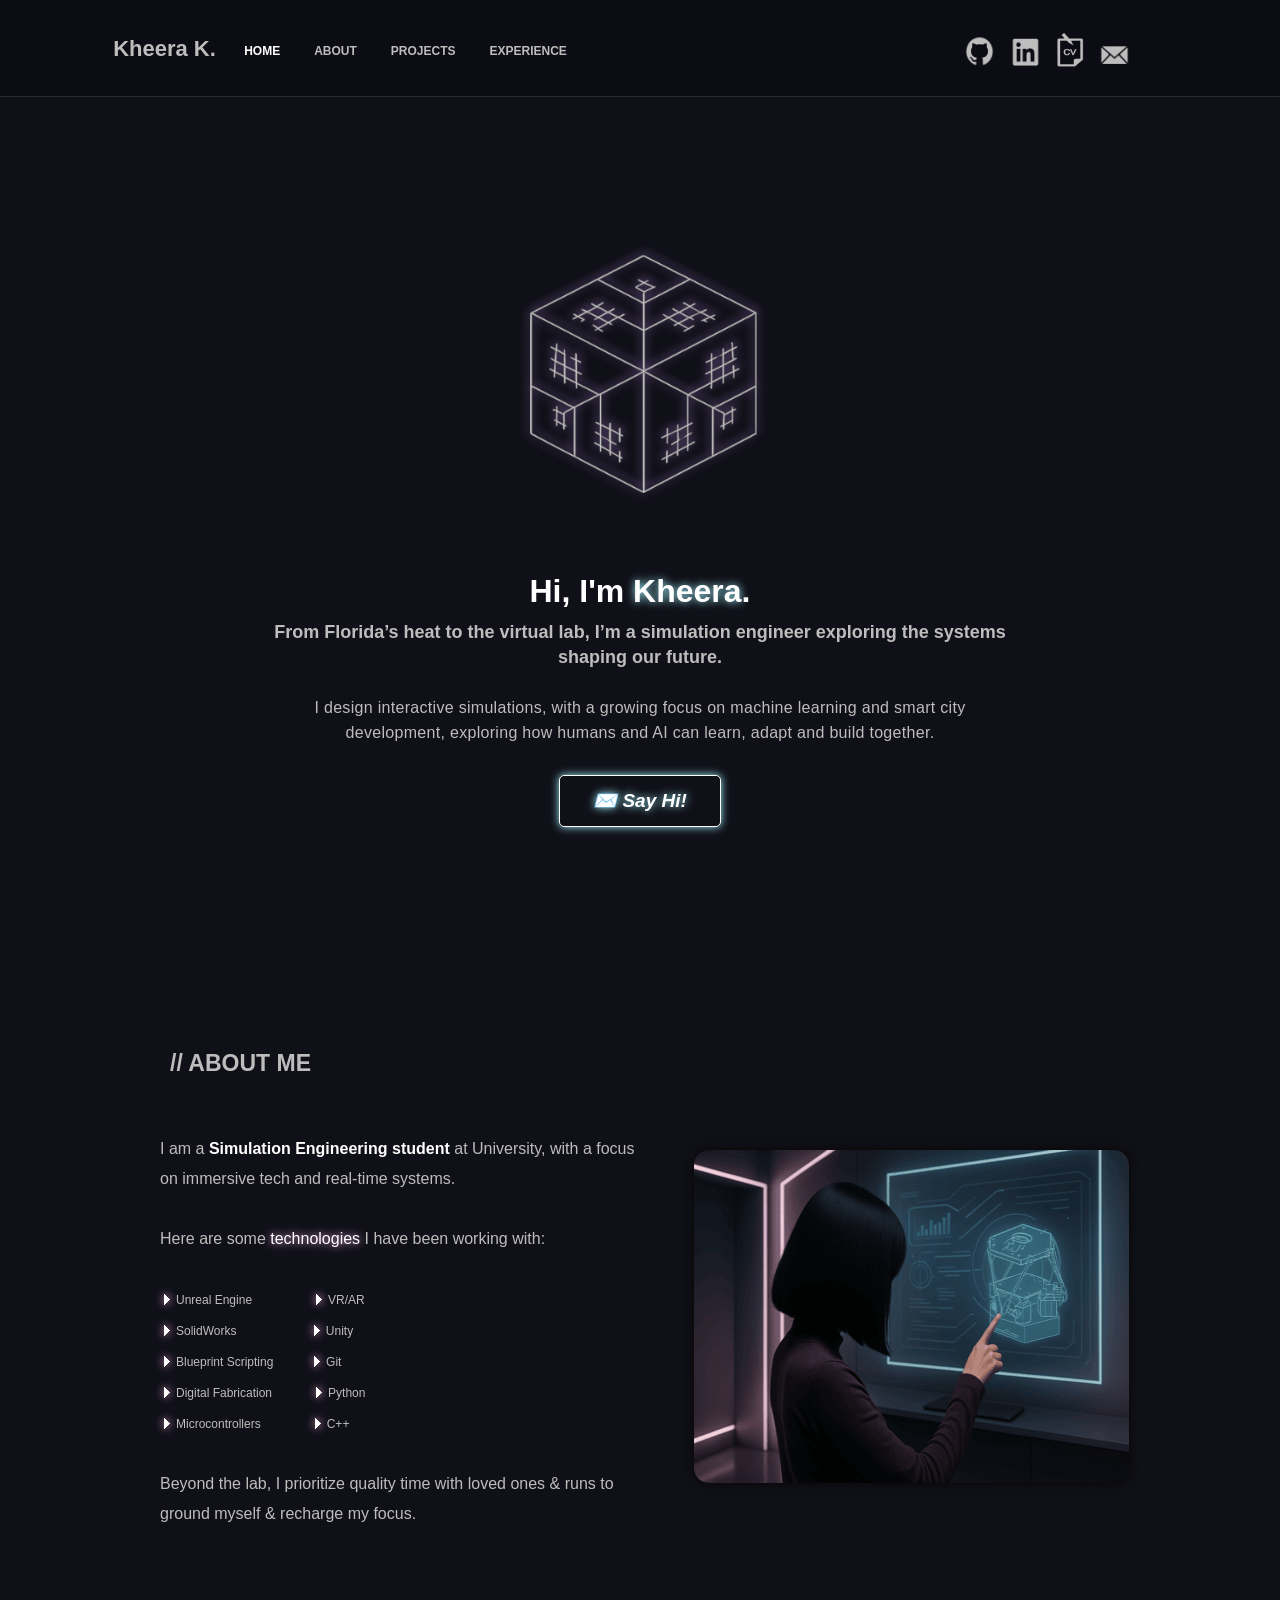
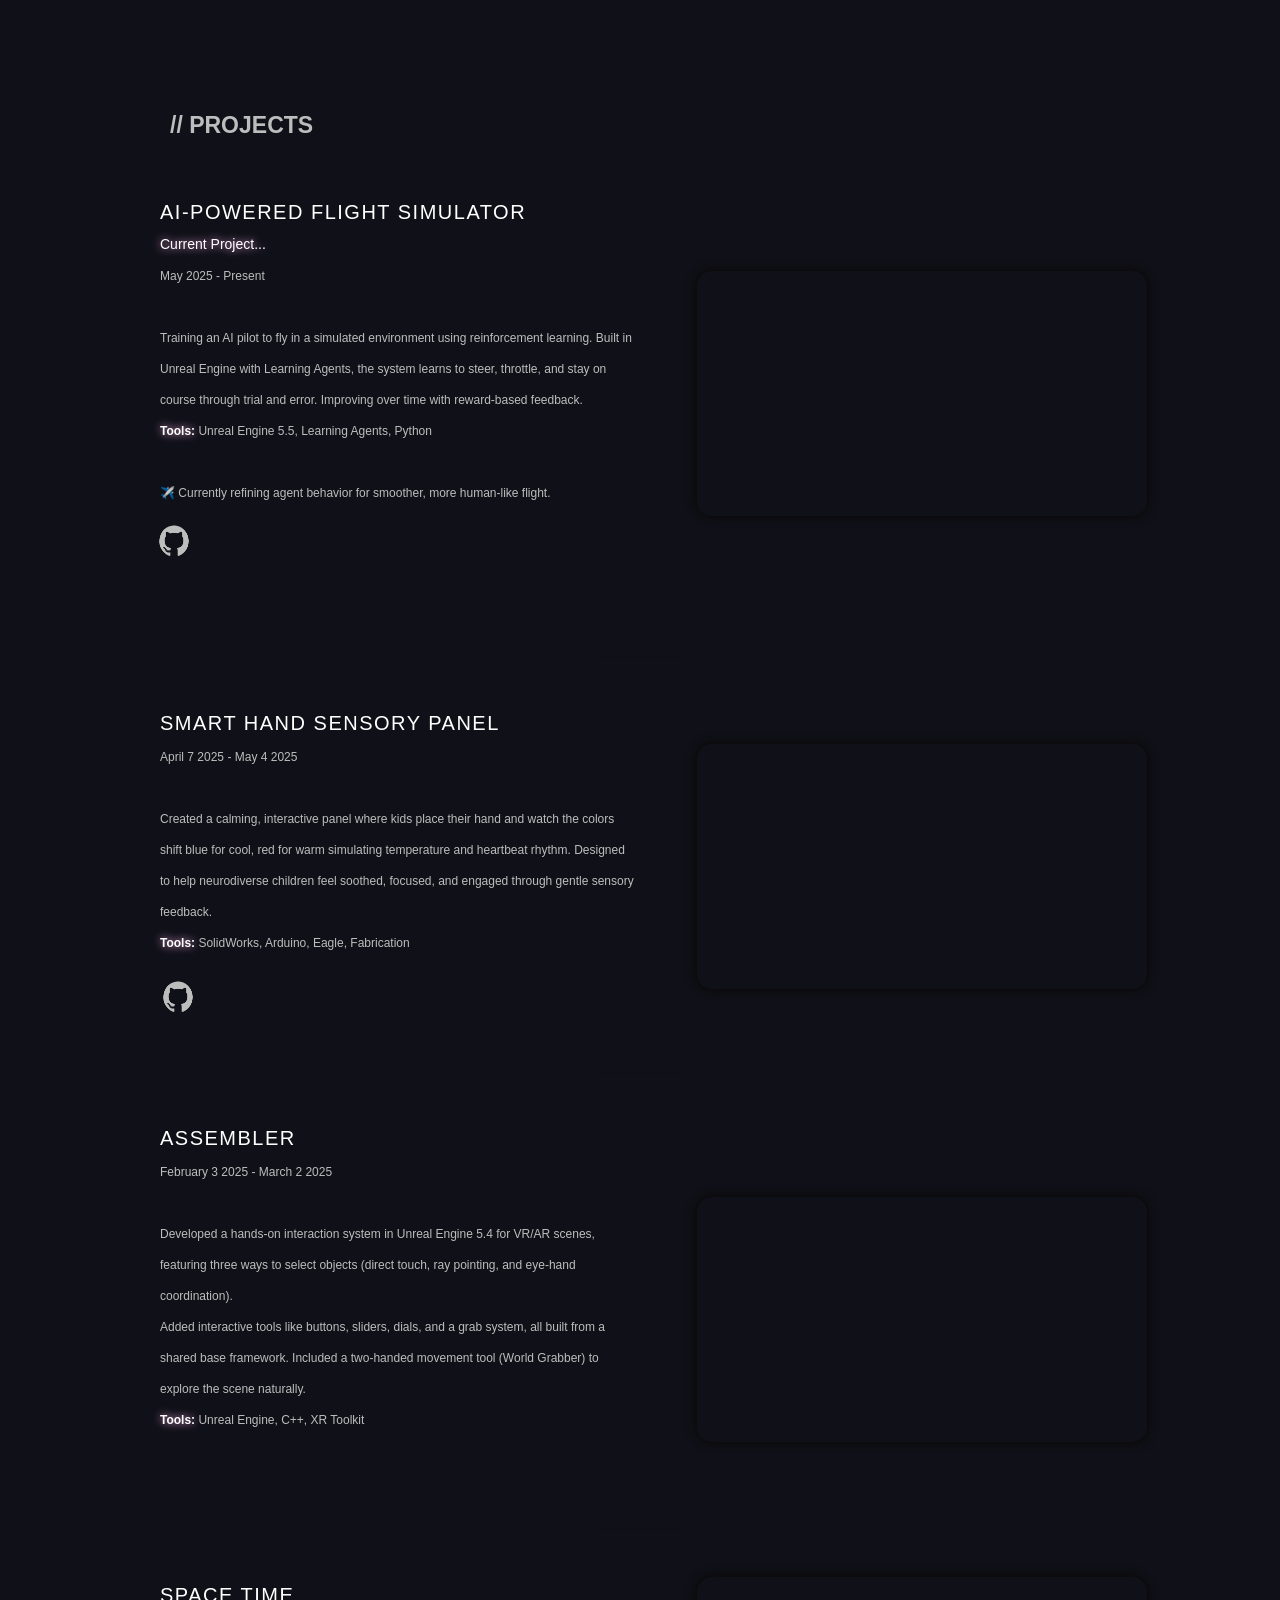
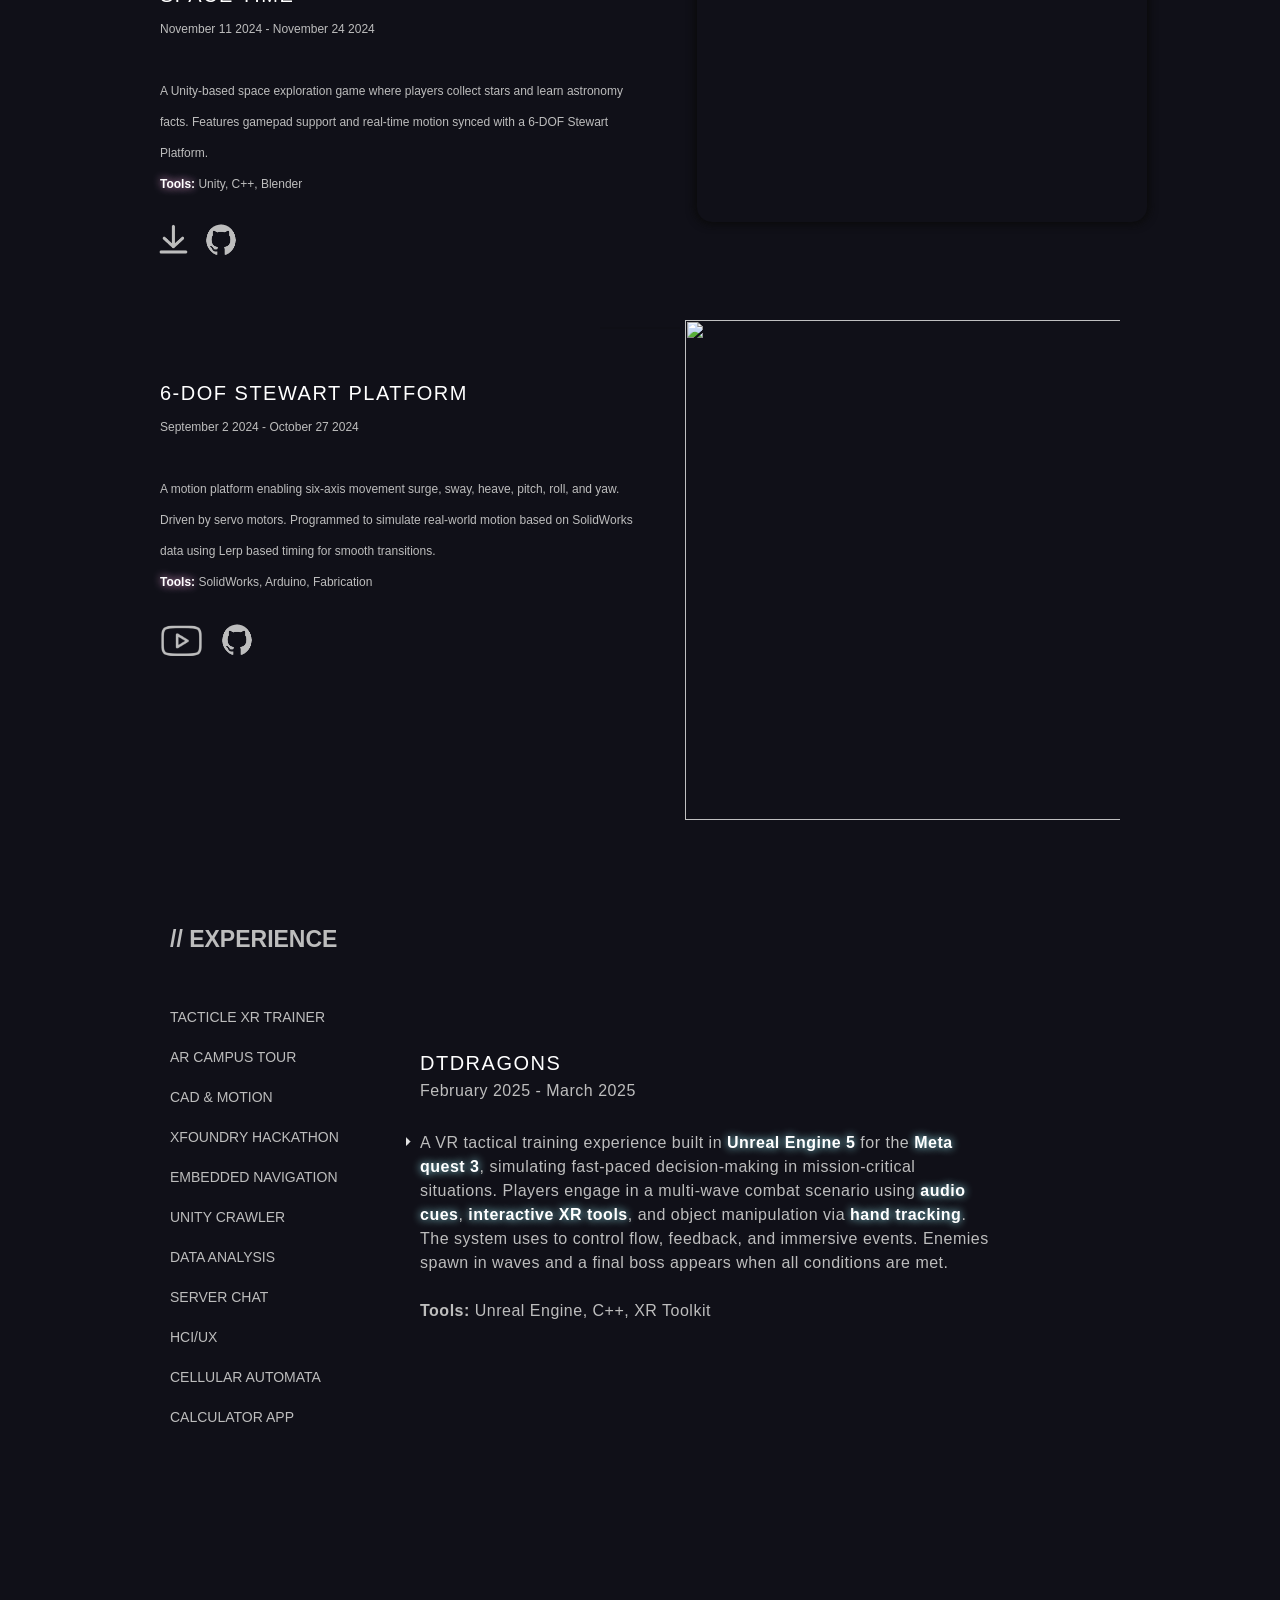
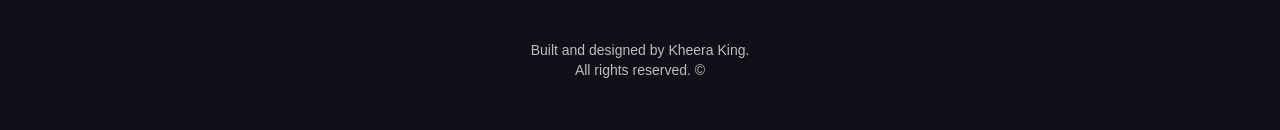
==== commit 763e191f: "Clean up unused build artifacts" ====
--- a/site/index.html
+++ b/site/index.html
@@ -60,6 +60,18 @@
     });
   });
 </script>
+<style>.w-webflow-badge{display:none!important;}</style>
+<script>
+  (function removeWebflowBadge(){
+    var badge = document.querySelector('.w-webflow-badge');
+    if (badge) { badge.remove(); return; }
+    var observer = new MutationObserver(function(){
+      var b = document.querySelector('.w-webflow-badge');
+      if (b) { b.remove(); observer.disconnect(); }
+    });
+    observer.observe(document.body, { childList: true, subtree: true });
+  })();
+</script>
 </body>
 <!-- Mirrored from betakheera-df0dbcd45e291f2561d6c95f3a17.webflow.io/ by HTTrack Website Copier/3.x [XR&CO'2014], Thu, 16 Jul 2026 19:48:51 GMT -->
 </html>
